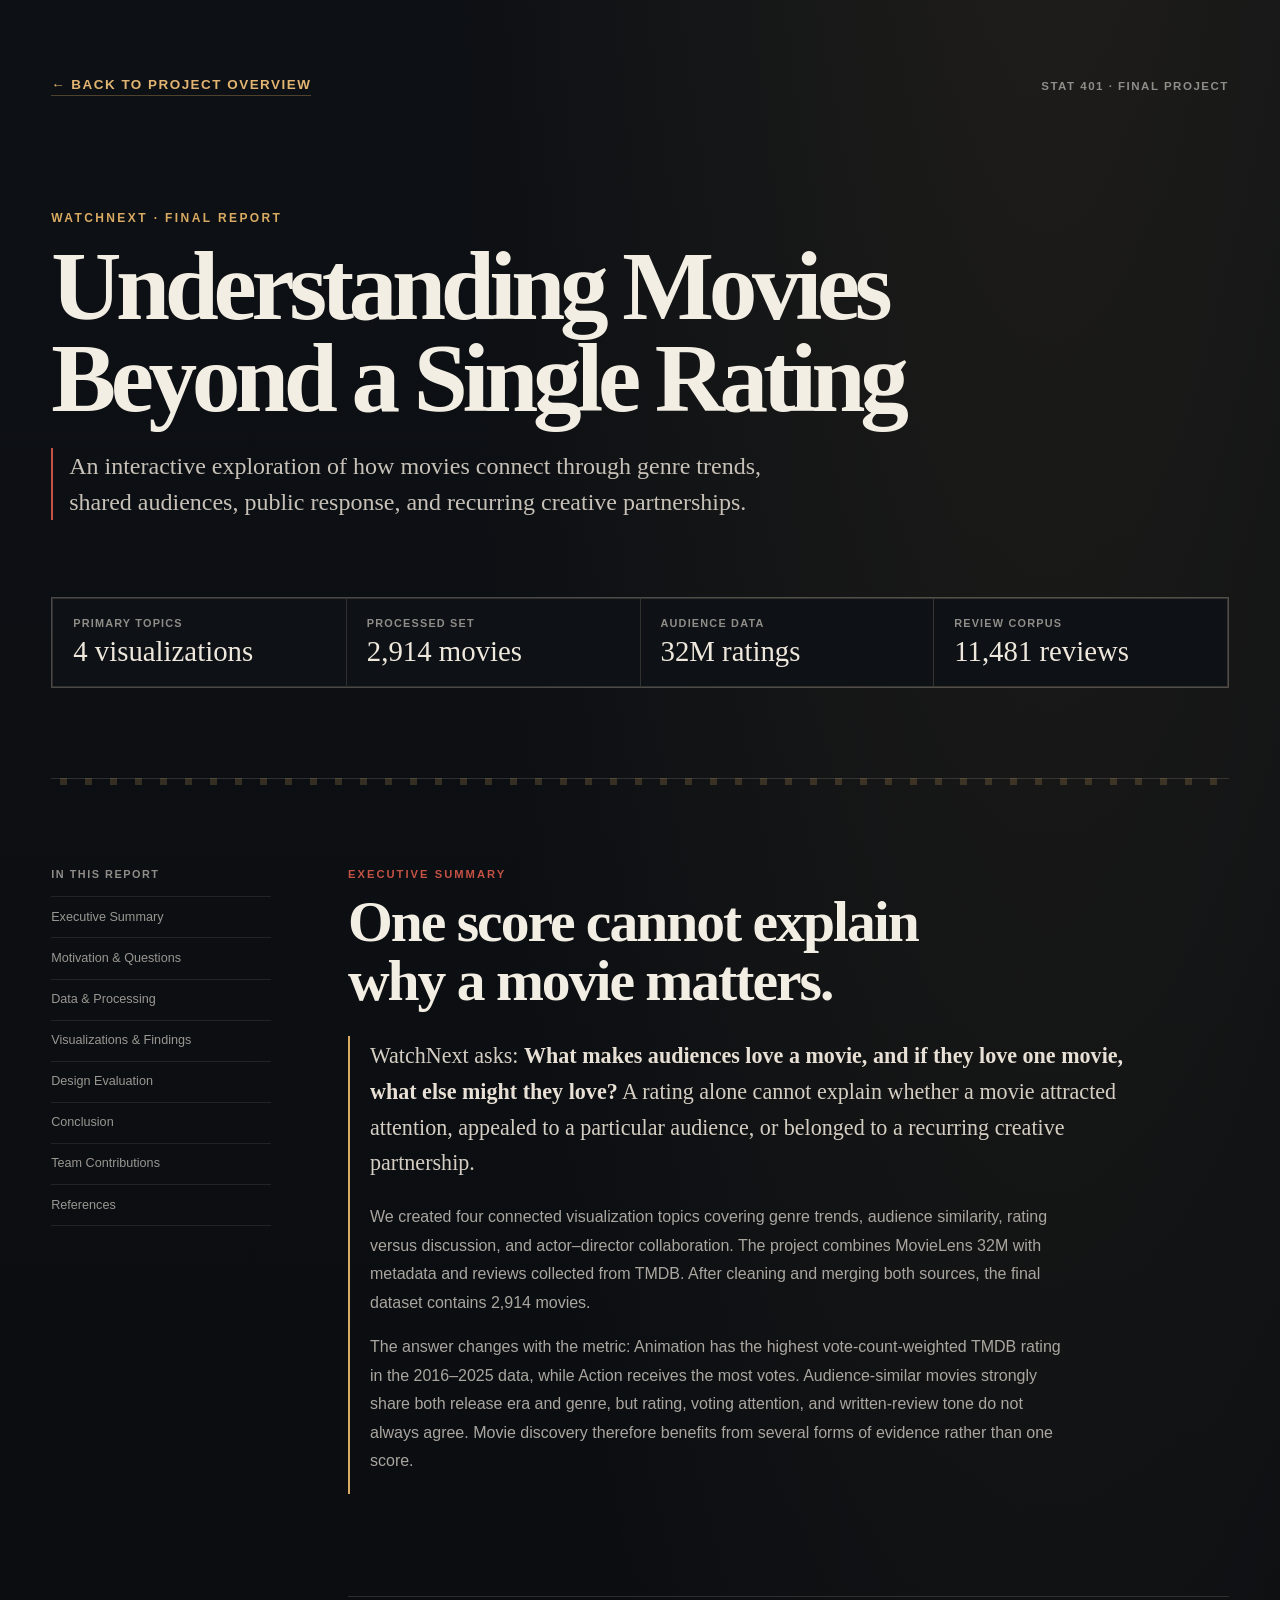
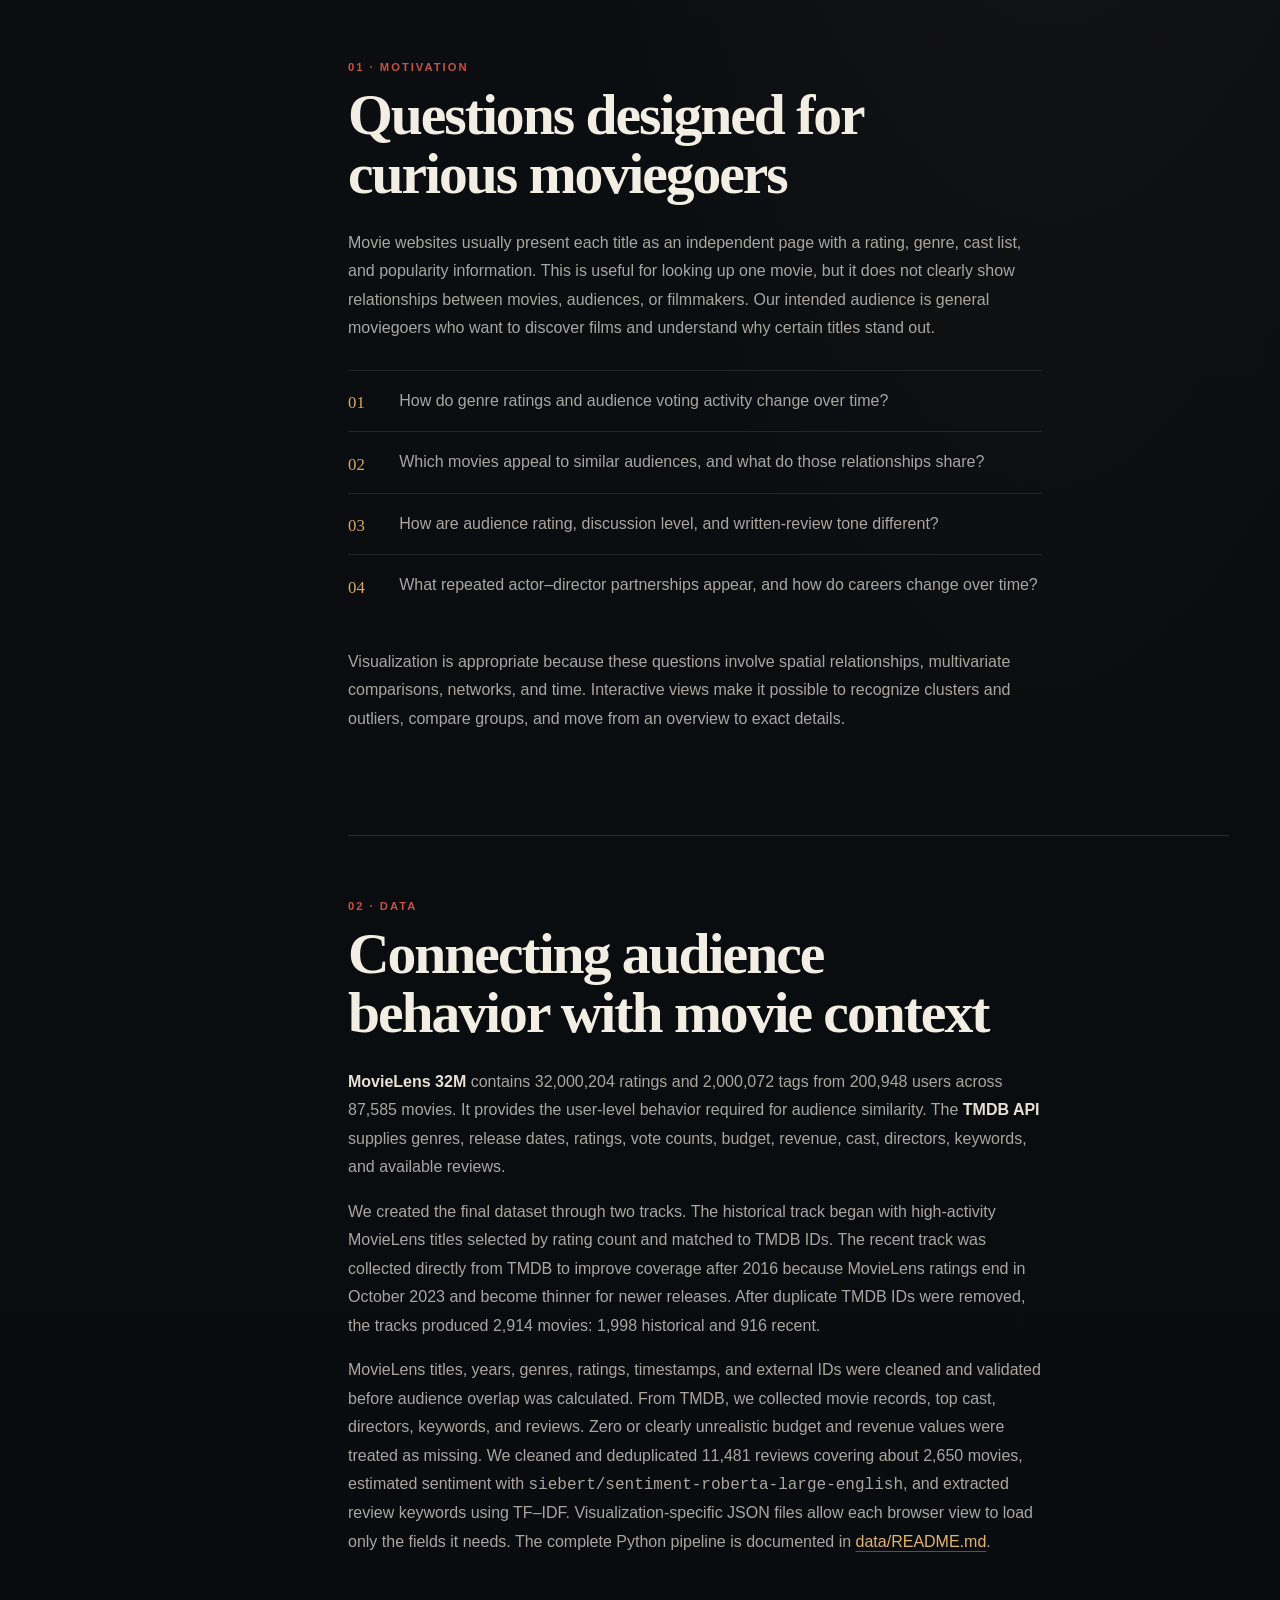
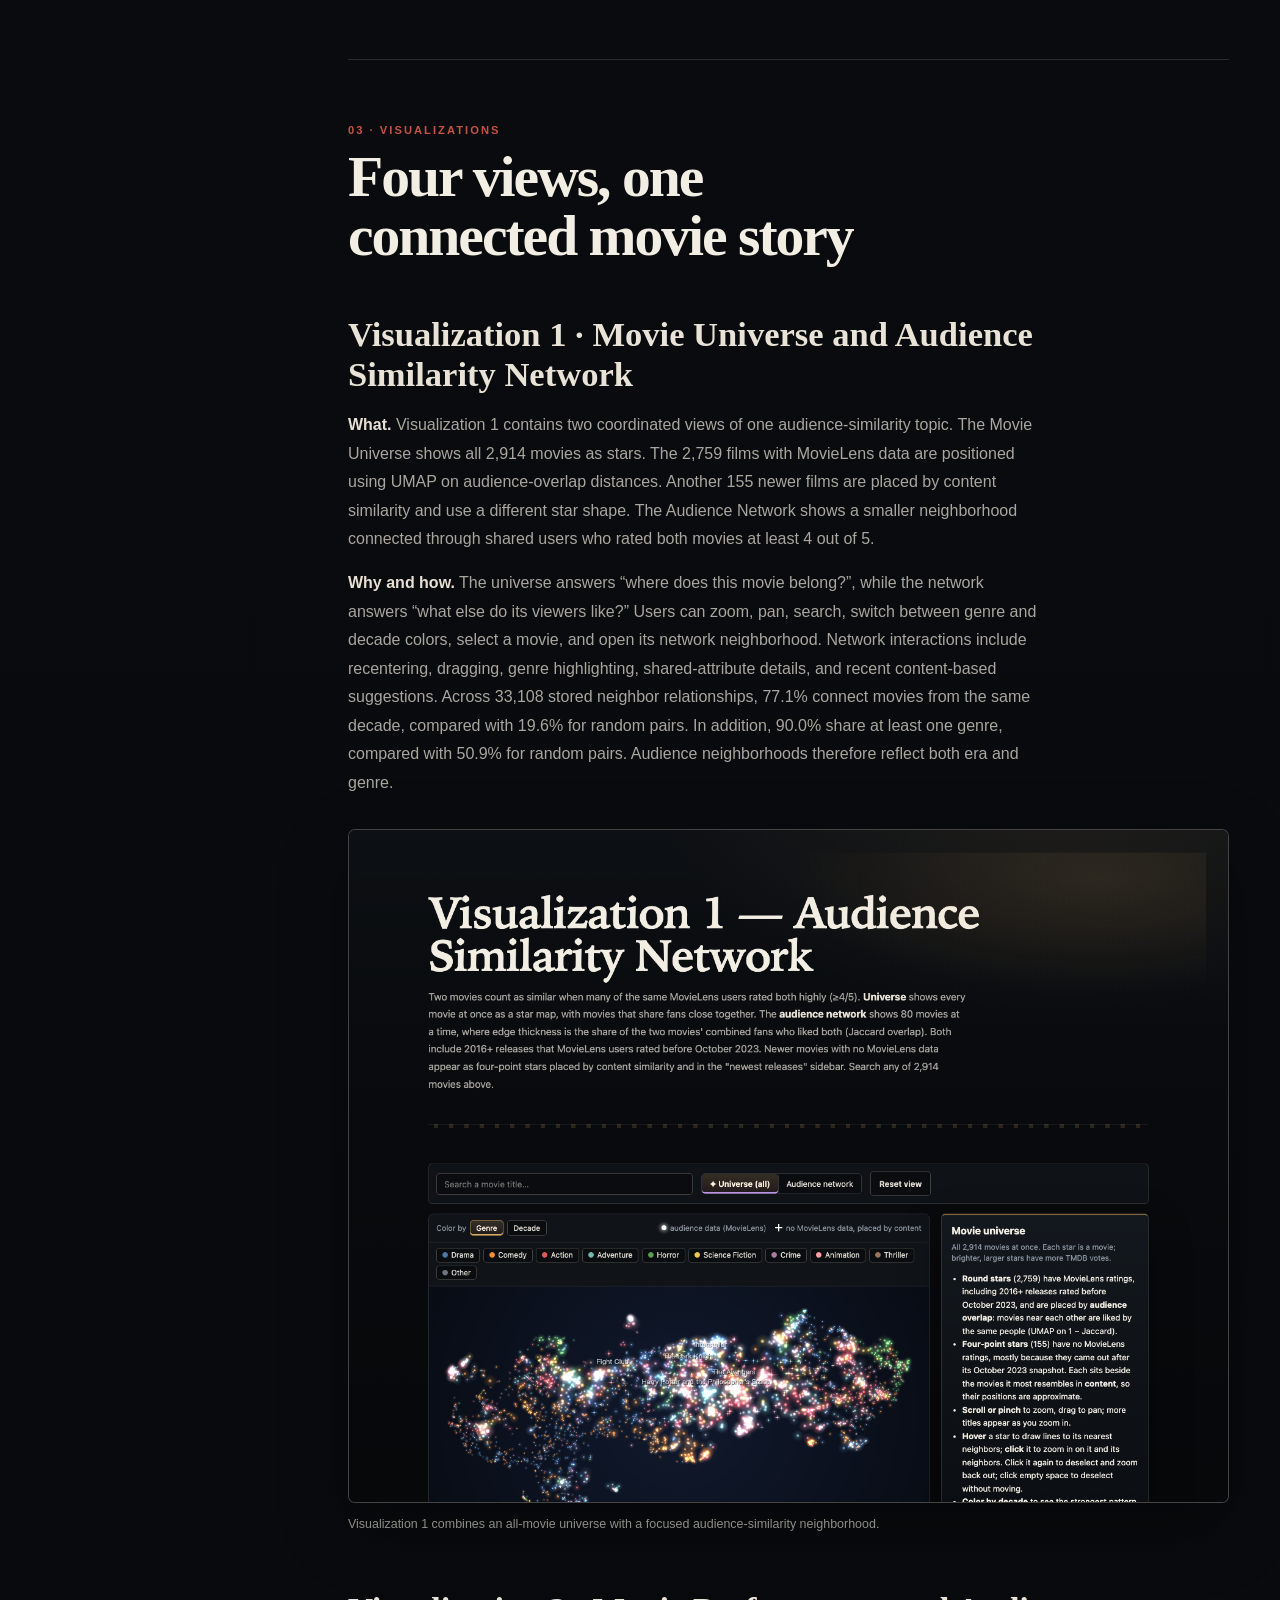
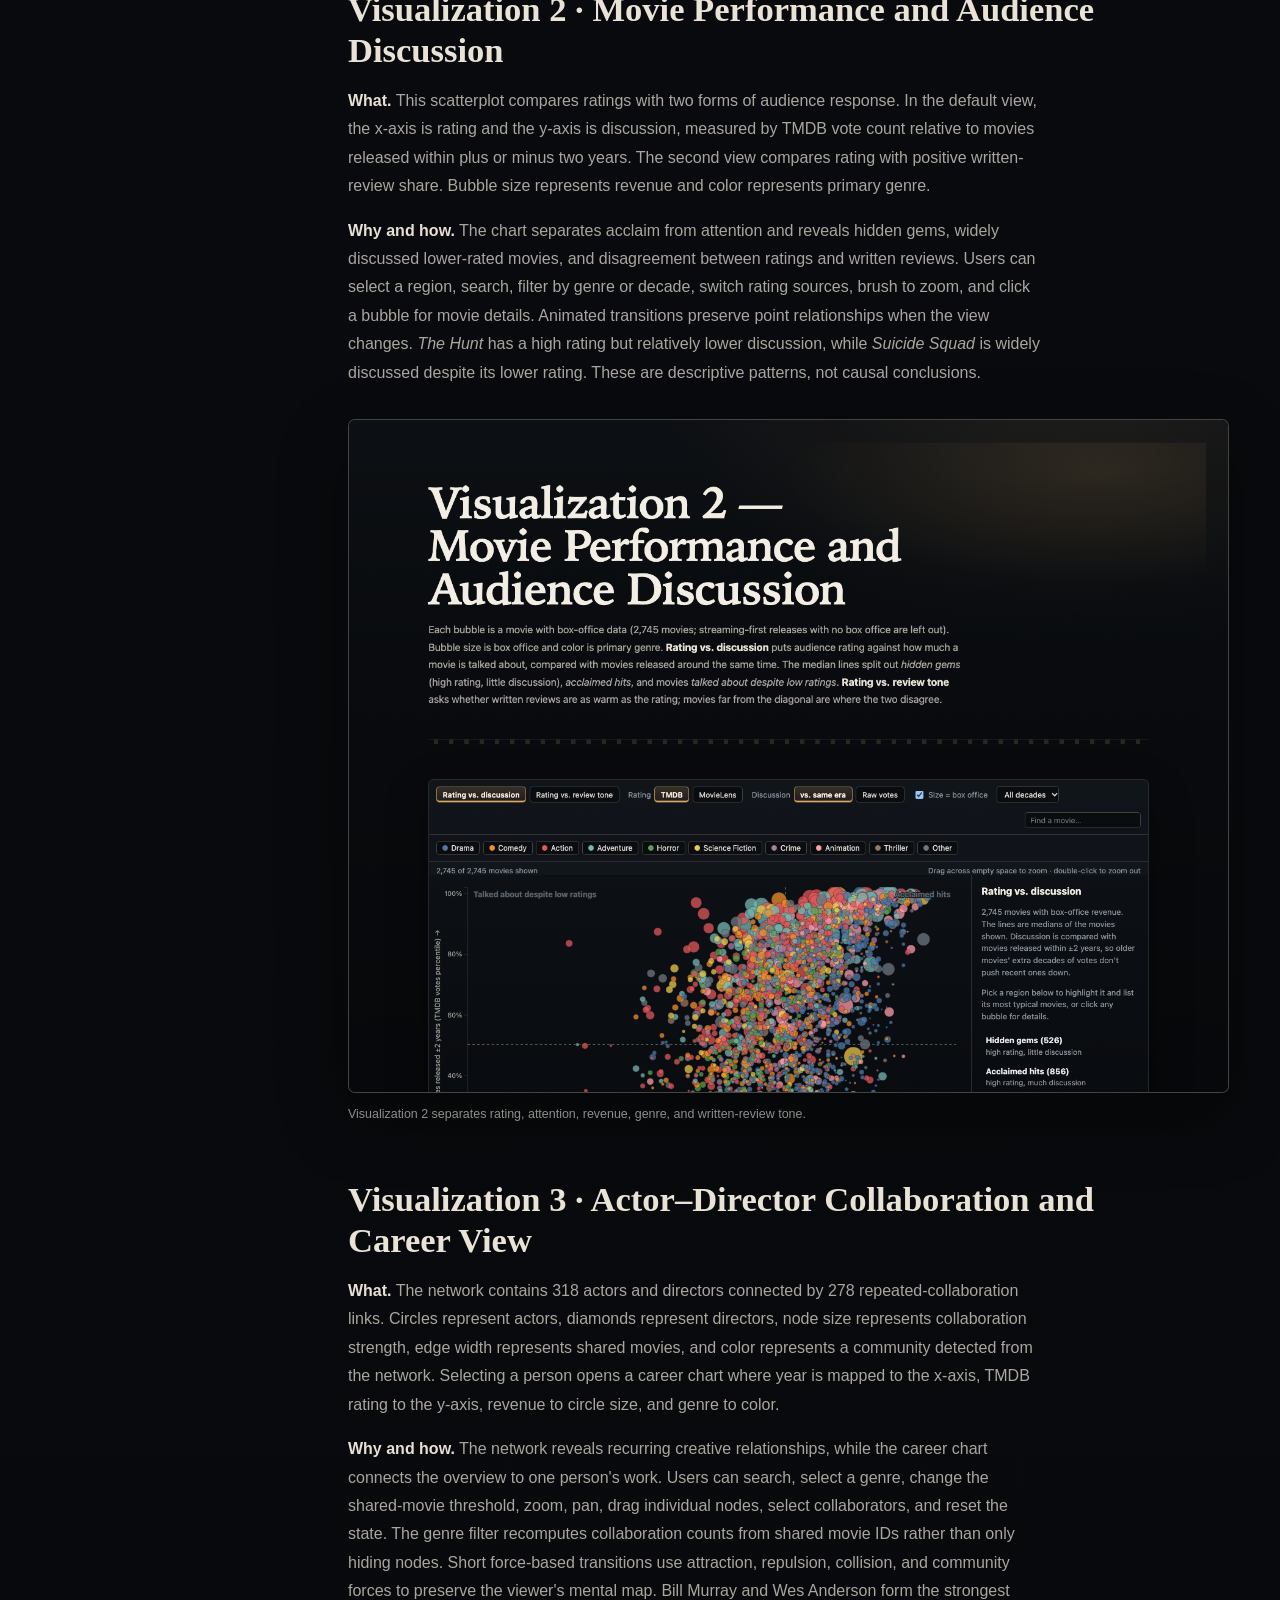
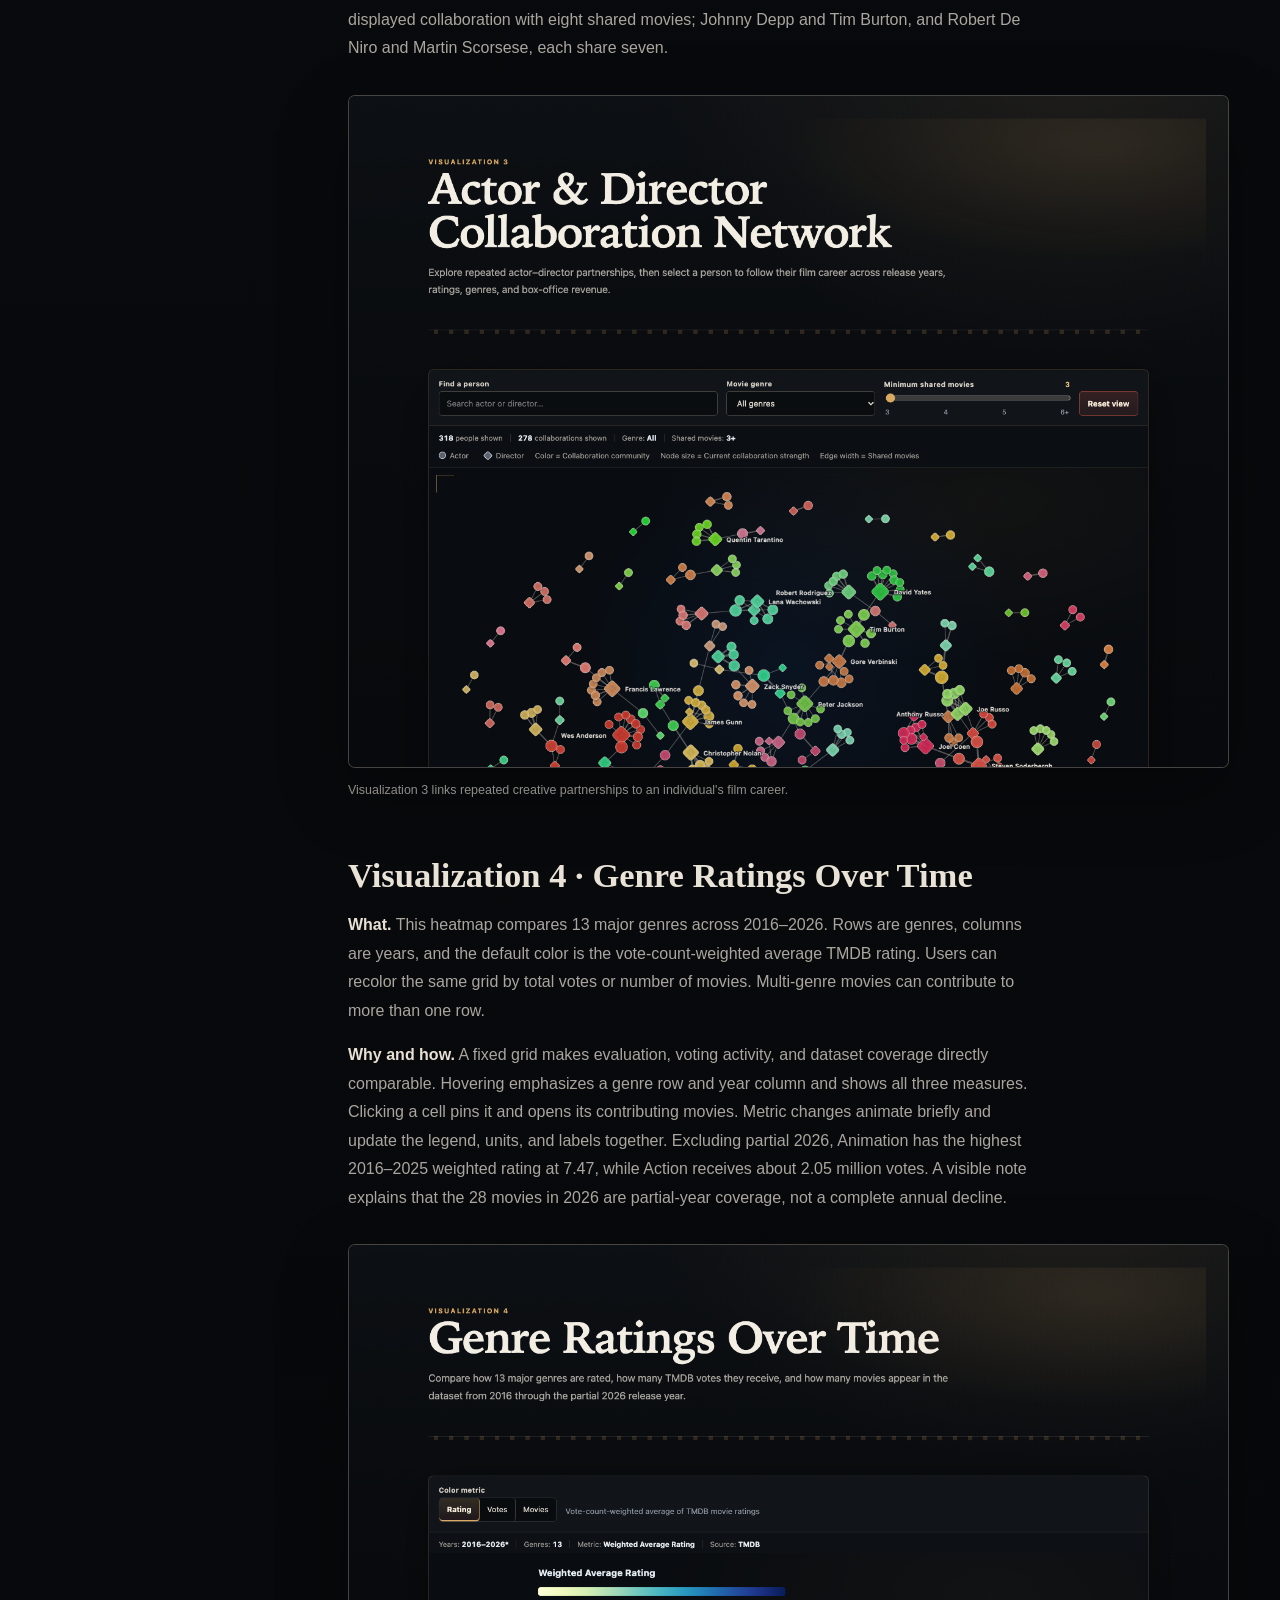
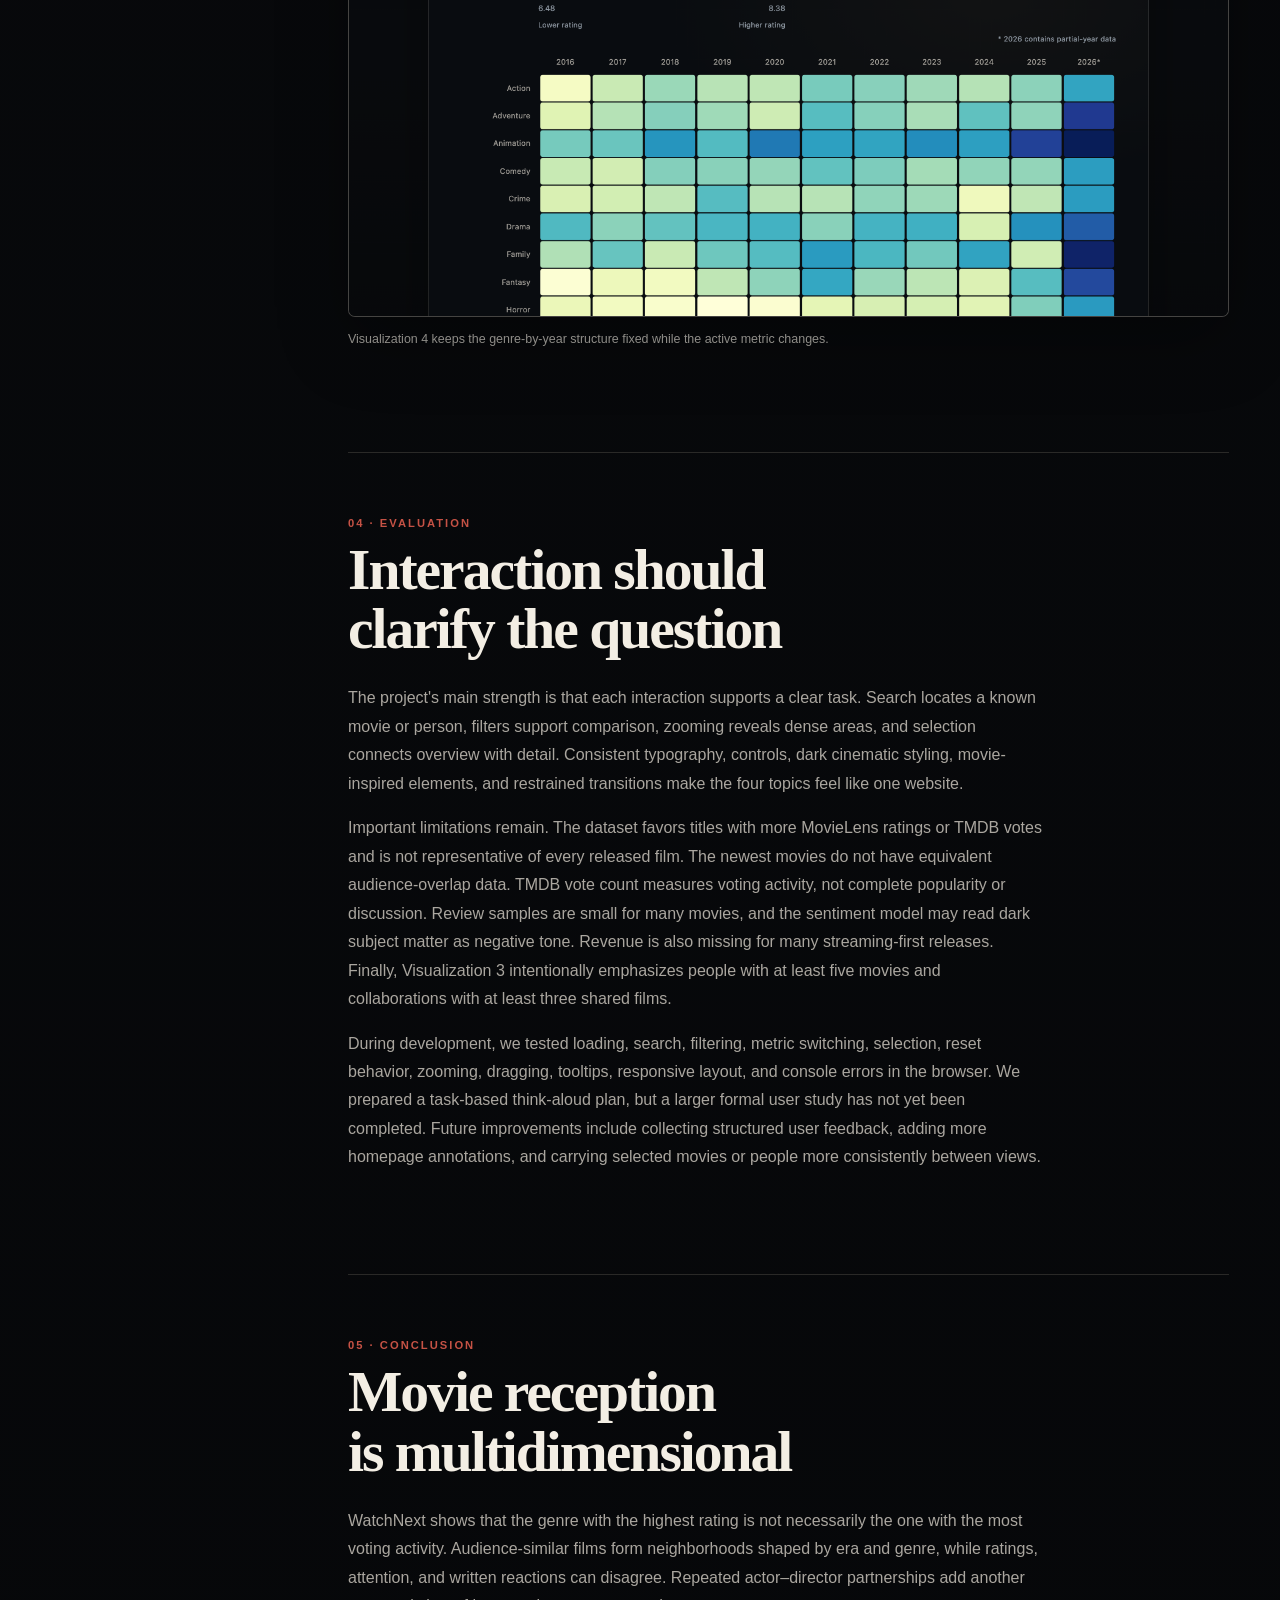
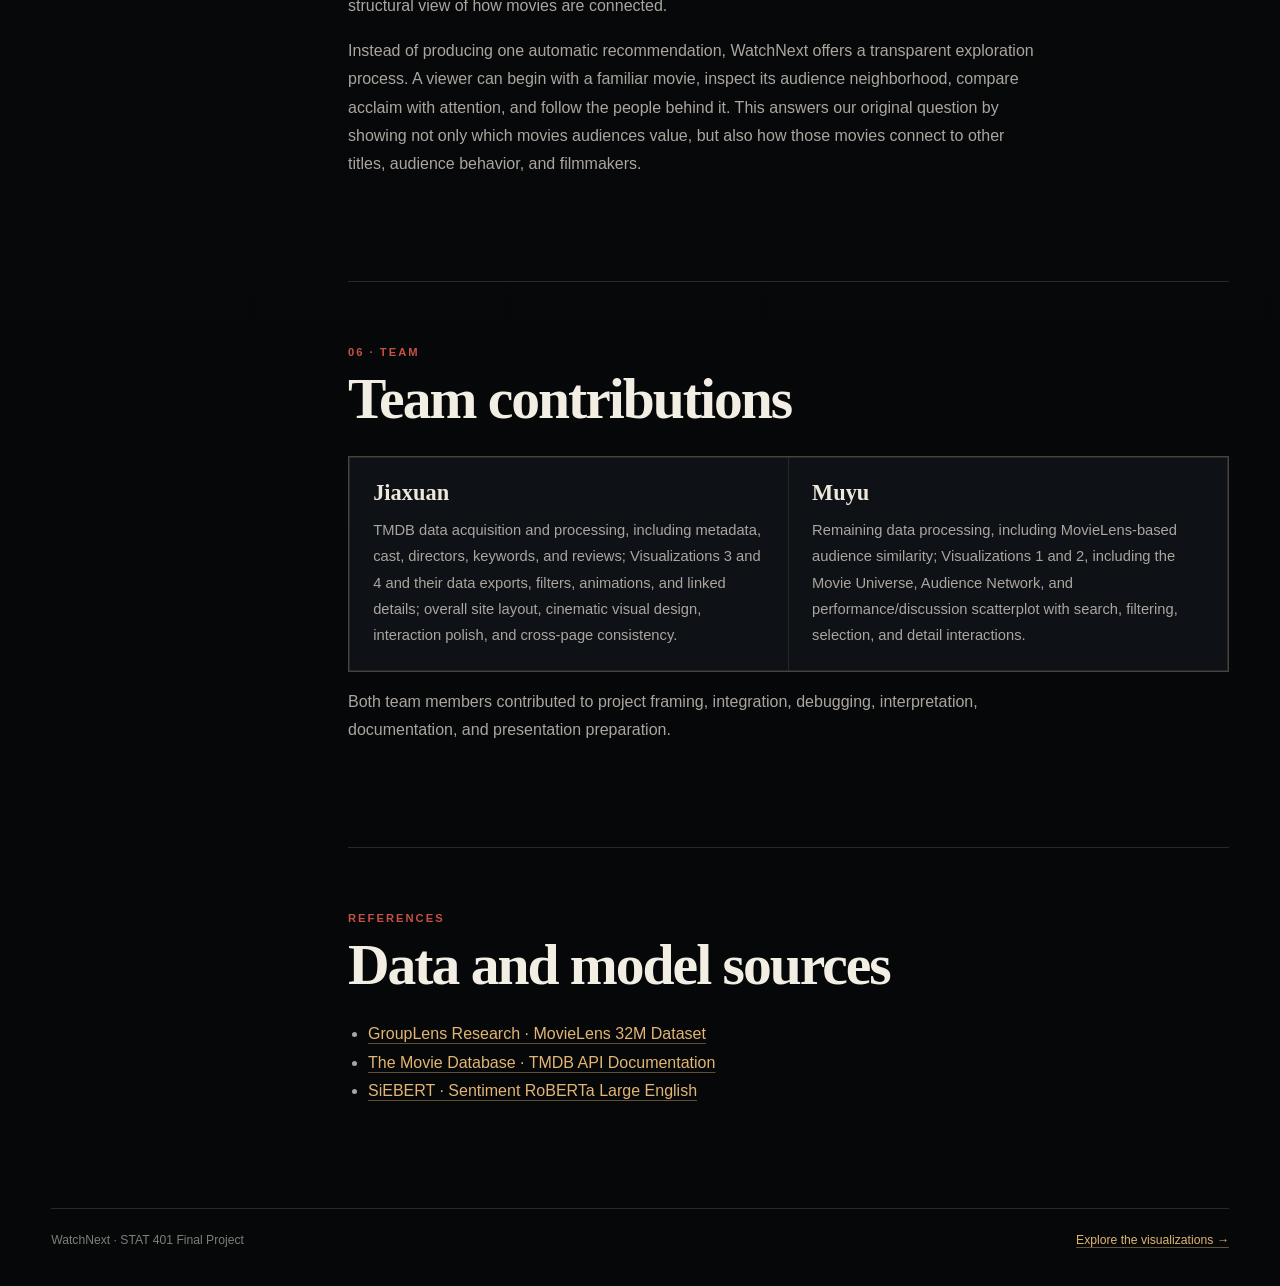
==== docs/report.html @ efd11800 "Add public final project report" ====
<!DOCTYPE html>
<html lang="en">

<head>
  <meta charset="UTF-8" />
  <meta name="viewport" content="width=device-width, initial-scale=1.0" />
  <meta name="description" content="The final project report for WatchNext, an interactive exploration of movies, audiences, genres, and filmmaker collaborations." />
  <title>WatchNext — Final Report</title>
  <link rel="stylesheet" href="css/style.css?v=20261017a" />
  <link rel="stylesheet" href="css/cinematic.css?v=20261017a" />
  <link rel="stylesheet" href="css/report.css?v=20261017a" />
</head>

<body class="report-body">
  <a class="report-skip-link" href="#report-content">Skip to report</a>

  <header class="report-hero">
    <nav class="report-topbar" aria-label="Report navigation">
      <a class="back-link" href="index.html">← Back to Project Overview</a>
      <span>STAT 401 · Final Project</span>
    </nav>

    <p class="report-eyebrow">WatchNext · Final Report</p>
    <h1 class="report-title">Understanding Movies Beyond a Single Rating</h1>
    <p class="report-deck">
      An interactive exploration of how movies connect through genre trends, shared audiences,
      public response, and recurring creative partnerships.
    </p>

    <dl class="report-stats" aria-label="Project at a glance">
      <div class="report-stat"><dt>Primary topics</dt><dd>4 visualizations</dd></div>
      <div class="report-stat"><dt>Processed set</dt><dd>2,914 movies</dd></div>
      <div class="report-stat"><dt>Audience data</dt><dd>32M ratings</dd></div>
      <div class="report-stat"><dt>Review corpus</dt><dd>11,481 reviews</dd></div>
    </dl>
  </header>

  <main id="report-content" class="report-layout">
    <aside class="report-toc" aria-label="Report contents">
      <p class="report-toc-title">In this report</p>
      <ol>
        <li><a href="#summary">Executive Summary</a></li>
        <li><a href="#motivation">Motivation &amp; Questions</a></li>
        <li><a href="#data">Data &amp; Processing</a></li>
        <li><a href="#visualizations">Visualizations &amp; Findings</a></li>
        <li><a href="#evaluation">Design Evaluation</a></li>
        <li><a href="#conclusion">Conclusion</a></li>
        <li><a href="#contributions">Team Contributions</a></li>
        <li><a href="#references">References</a></li>
      </ol>
    </aside>

    <article class="report-article">
      <section id="summary" class="report-section">
        <span class="report-section-number">Executive Summary</span>
        <h2>One score cannot explain why a movie matters.</h2>
        <div class="report-summary">
          <p>WatchNext asks: <strong>What makes audiences love a movie, and if they love one movie, what else might they love?</strong> A rating alone cannot explain whether a movie attracted attention, appealed to a particular audience, or belonged to a recurring creative partnership.</p>
          <p>We created four connected visualization topics covering genre trends, audience similarity, rating versus discussion, and actor–director collaboration. The project combines MovieLens 32M with metadata and reviews collected from TMDB. After cleaning and merging both sources, the final dataset contains 2,914 movies.</p>
          <p>The answer changes with the metric: Animation has the highest vote-count-weighted TMDB rating in the 2016–2025 data, while Action receives the most votes. Audience-similar movies strongly share both release era and genre, but rating, voting attention, and written-review tone do not always agree. Movie discovery therefore benefits from several forms of evidence rather than one score.</p>
        </div>
      </section>

      <section id="motivation" class="report-section">
        <span class="report-section-number">01 · Motivation</span>
        <h2>Questions designed for curious moviegoers</h2>
        <p>Movie websites usually present each title as an independent page with a rating, genre, cast list, and popularity information. This is useful for looking up one movie, but it does not clearly show relationships between movies, audiences, or filmmakers. Our intended audience is general moviegoers who want to discover films and understand why certain titles stand out.</p>
        <ol class="report-question-list">
          <li>How do genre ratings and audience voting activity change over time?</li>
          <li>Which movies appeal to similar audiences, and what do those relationships share?</li>
          <li>How are audience rating, discussion level, and written-review tone different?</li>
          <li>What repeated actor–director partnerships appear, and how do careers change over time?</li>
        </ol>
        <p>Visualization is appropriate because these questions involve spatial relationships, multivariate comparisons, networks, and time. Interactive views make it possible to recognize clusters and outliers, compare groups, and move from an overview to exact details.</p>
      </section>

      <section id="data" class="report-section">
        <span class="report-section-number">02 · Data</span>
        <h2>Connecting audience behavior with movie context</h2>
        <p><strong>MovieLens 32M</strong> contains 32,000,204 ratings and 2,000,072 tags from 200,948 users across 87,585 movies. It provides the user-level behavior required for audience similarity. The <strong>TMDB API</strong> supplies genres, release dates, ratings, vote counts, budget, revenue, cast, directors, keywords, and available reviews.</p>
        <p>We created the final dataset through two tracks. The historical track began with high-activity MovieLens titles selected by rating count and matched to TMDB IDs. The recent track was collected directly from TMDB to improve coverage after 2016 because MovieLens ratings end in October 2023 and become thinner for newer releases. After duplicate TMDB IDs were removed, the tracks produced 2,914 movies: 1,998 historical and 916 recent.</p>
        <p>MovieLens titles, years, genres, ratings, timestamps, and external IDs were cleaned and validated before audience overlap was calculated. From TMDB, we collected movie records, top cast, directors, keywords, and reviews. Zero or clearly unrealistic budget and revenue values were treated as missing. We cleaned and deduplicated 11,481 reviews covering about 2,650 movies, estimated sentiment with <code>siebert/sentiment-roberta-large-english</code>, and extracted review keywords using TF–IDF. Visualization-specific JSON files allow each browser view to load only the fields it needs. The complete Python pipeline is documented in <a href="https://github.com/blackcatyu/WatchNext/blob/main/data/README.md">data/README.md</a>.</p>
      </section>

      <section id="visualizations" class="report-section">
        <span class="report-section-number">03 · Visualizations</span>
        <h2>Four views, one connected movie story</h2>

        <h3>Visualization 1 · Movie Universe and Audience Similarity Network</h3>
        <p><strong>What.</strong> Visualization 1 contains two coordinated views of one audience-similarity topic. The Movie Universe shows all 2,914 movies as stars. The 2,759 films with MovieLens data are positioned using UMAP on audience-overlap distances. Another 155 newer films are placed by content similarity and use a different star shape. The Audience Network shows a smaller neighborhood connected through shared users who rated both movies at least 4 out of 5.</p>
        <p><strong>Why and how.</strong> The universe answers “where does this movie belong?”, while the network answers “what else do its viewers like?” Users can zoom, pan, search, switch between genre and decade colors, select a movie, and open its network neighborhood. Network interactions include recentering, dragging, genre highlighting, shared-attribute details, and recent content-based suggestions. Across 33,108 stored neighbor relationships, 77.1% connect movies from the same decade, compared with 19.6% for random pairs. In addition, 90.0% share at least one genre, compared with 50.9% for random pairs. Audience neighborhoods therefore reflect both era and genre.</p>
        <figure class="report-figure">
          <img src="report-assets/viz1.png" alt="WatchNext Movie Universe and Audience Network interface" width="1440" height="1100" loading="lazy" />
          <figcaption>Visualization 1 combines an all-movie universe with a focused audience-similarity neighborhood.</figcaption>
        </figure>

        <h3>Visualization 2 · Movie Performance and Audience Discussion</h3>
        <p><strong>What.</strong> This scatterplot compares ratings with two forms of audience response. In the default view, the x-axis is rating and the y-axis is discussion, measured by TMDB vote count relative to movies released within plus or minus two years. The second view compares rating with positive written-review share. Bubble size represents revenue and color represents primary genre.</p>
        <p><strong>Why and how.</strong> The chart separates acclaim from attention and reveals hidden gems, widely discussed lower-rated movies, and disagreement between ratings and written reviews. Users can select a region, search, filter by genre or decade, switch rating sources, brush to zoom, and click a bubble for movie details. Animated transitions preserve point relationships when the view changes. <em>The Hunt</em> has a high rating but relatively lower discussion, while <em>Suicide Squad</em> is widely discussed despite its lower rating. These are descriptive patterns, not causal conclusions.</p>
        <figure class="report-figure">
          <img src="report-assets/viz2.png" alt="WatchNext movie performance and audience discussion scatterplot" width="1440" height="1100" loading="lazy" />
          <figcaption>Visualization 2 separates rating, attention, revenue, genre, and written-review tone.</figcaption>
        </figure>

        <h3>Visualization 3 · Actor–Director Collaboration and Career View</h3>
        <p><strong>What.</strong> The network contains 318 actors and directors connected by 278 repeated-collaboration links. Circles represent actors, diamonds represent directors, node size represents collaboration strength, edge width represents shared movies, and color represents a community detected from the network. Selecting a person opens a career chart where year is mapped to the x-axis, TMDB rating to the y-axis, revenue to circle size, and genre to color.</p>
        <p><strong>Why and how.</strong> The network reveals recurring creative relationships, while the career chart connects the overview to one person's work. Users can search, select a genre, change the shared-movie threshold, zoom, pan, drag individual nodes, select collaborators, and reset the state. The genre filter recomputes collaboration counts from shared movie IDs rather than only hiding nodes. Short force-based transitions use attraction, repulsion, collision, and community forces to preserve the viewer's mental map. Bill Murray and Wes Anderson form the strongest displayed collaboration with eight shared movies; Johnny Depp and Tim Burton, and Robert De Niro and Martin Scorsese, each share seven.</p>
        <figure class="report-figure">
          <img src="report-assets/viz3.png" alt="WatchNext actor and director collaboration network with career view" width="1440" height="1100" loading="lazy" />
          <figcaption>Visualization 3 links repeated creative partnerships to an individual's film career.</figcaption>
        </figure>

        <h3>Visualization 4 · Genre Ratings Over Time</h3>
        <p><strong>What.</strong> This heatmap compares 13 major genres across 2016–2026. Rows are genres, columns are years, and the default color is the vote-count-weighted average TMDB rating. Users can recolor the same grid by total votes or number of movies. Multi-genre movies can contribute to more than one row.</p>
        <p><strong>Why and how.</strong> A fixed grid makes evaluation, voting activity, and dataset coverage directly comparable. Hovering emphasizes a genre row and year column and shows all three measures. Clicking a cell pins it and opens its contributing movies. Metric changes animate briefly and update the legend, units, and labels together. Excluding partial 2026, Animation has the highest 2016–2025 weighted rating at 7.47, while Action receives about 2.05 million votes. A visible note explains that the 28 movies in 2026 are partial-year coverage, not a complete annual decline.</p>
        <figure class="report-figure">
          <img src="report-assets/viz4.png" alt="WatchNext genre rating heatmap with a selected cell and contributing movies" width="1440" height="1100" loading="lazy" />
          <figcaption>Visualization 4 keeps the genre-by-year structure fixed while the active metric changes.</figcaption>
        </figure>
      </section>

      <section id="evaluation" class="report-section">
        <span class="report-section-number">04 · Evaluation</span>
        <h2>Interaction should clarify the question</h2>
        <p>The project's main strength is that each interaction supports a clear task. Search locates a known movie or person, filters support comparison, zooming reveals dense areas, and selection connects overview with detail. Consistent typography, controls, dark cinematic styling, movie-inspired elements, and restrained transitions make the four topics feel like one website.</p>
        <p>Important limitations remain. The dataset favors titles with more MovieLens ratings or TMDB votes and is not representative of every released film. The newest movies do not have equivalent audience-overlap data. TMDB vote count measures voting activity, not complete popularity or discussion. Review samples are small for many movies, and the sentiment model may read dark subject matter as negative tone. Revenue is also missing for many streaming-first releases. Finally, Visualization 3 intentionally emphasizes people with at least five movies and collaborations with at least three shared films.</p>
        <p>During development, we tested loading, search, filtering, metric switching, selection, reset behavior, zooming, dragging, tooltips, responsive layout, and console errors in the browser. We prepared a task-based think-aloud plan, but a larger formal user study has not yet been completed. Future improvements include collecting structured user feedback, adding more homepage annotations, and carrying selected movies or people more consistently between views.</p>
      </section>

      <section id="conclusion" class="report-section">
        <span class="report-section-number">05 · Conclusion</span>
        <h2>Movie reception is multidimensional</h2>
        <p>WatchNext shows that the genre with the highest rating is not necessarily the one with the most voting activity. Audience-similar films form neighborhoods shaped by era and genre, while ratings, attention, and written reactions can disagree. Repeated actor–director partnerships add another structural view of how movies are connected.</p>
        <p>Instead of producing one automatic recommendation, WatchNext offers a transparent exploration process. A viewer can begin with a familiar movie, inspect its audience neighborhood, compare acclaim with attention, and follow the people behind it. This answers our original question by showing not only which movies audiences value, but also how those movies connect to other titles, audience behavior, and filmmakers.</p>
      </section>

      <section id="contributions" class="report-section">
        <span class="report-section-number">06 · Team</span>
        <h2>Team contributions</h2>
        <div class="report-contributions">
          <div class="report-contribution">
            <h3>Jiaxuan</h3>
            <p>TMDB data acquisition and processing, including metadata, cast, directors, keywords, and reviews; Visualizations 3 and 4 and their data exports, filters, animations, and linked details; overall site layout, cinematic visual design, interaction polish, and cross-page consistency.</p>
          </div>
          <div class="report-contribution">
            <h3>Muyu</h3>
            <p>Remaining data processing, including MovieLens-based audience similarity; Visualizations 1 and 2, including the Movie Universe, Audience Network, and performance/discussion scatterplot with search, filtering, selection, and detail interactions.</p>
          </div>
        </div>
        <p>Both team members contributed to project framing, integration, debugging, interpretation, documentation, and presentation preparation.</p>
      </section>

      <section id="references" class="report-section">
        <span class="report-section-number">References</span>
        <h2>Data and model sources</h2>
        <ul class="report-references">
          <li><a href="https://grouplens.org/datasets/movielens/32m/">GroupLens Research · MovieLens 32M Dataset</a></li>
          <li><a href="https://developer.themoviedb.org/docs/getting-started">The Movie Database · TMDB API Documentation</a></li>
          <li><a href="https://huggingface.co/siebert/sentiment-roberta-large-english">SiEBERT · Sentiment RoBERTa Large English</a></li>
        </ul>
      </section>
    </article>
  </main>

  <footer class="report-footer">
    <span>WatchNext · STAT 401 Final Project</span>
    <a href="index.html">Explore the visualizations →</a>
  </footer>
</body>

</html>
---- docs/css/style.css ----
:root {
  --bg: #0f1216;
  --panel: #161b22;
  --text: #e6edf3;
  --muted: #8b949e;
  --border: #30363d;
  --accent: #58a6ff;
  --accent-bright: #79cfff;
  --accent-soft: rgba(88, 166, 255, 0.13);
  --motion-fast: 160ms;
  --motion-medium: 320ms;
}

/* ============================================================
   Visualizations 3–4: interactive controls and chart surfaces
   ============================================================ */

.viz-page--wide { max-width: 1180px; margin: 0 auto; }
.viz-page-header { margin-bottom: 1.5rem; }
.viz-page-header h1 { margin: 0.15rem 0 0.55rem; }
.viz-page-header > p:last-child { max-width: 820px; color: var(--muted); line-height: 1.65; }
.eyebrow {
  margin: 0;
  color: #79c0ff;
  font-size: 0.72rem;
  font-weight: 700;
  letter-spacing: 0.12em;
  text-transform: uppercase;
}

.viz-toolbar {
  display: flex;
  flex-wrap: wrap;
  align-items: end;
  gap: 0.85rem 1rem;
  margin: 1.2rem 0 1rem;
  padding: 1rem;
  background: #161b22;
  border: 1px solid var(--border);
  border-radius: 10px;
  box-shadow: 0 12px 30px rgba(0, 0, 0, 0.14);
  transition: border-color var(--motion-fast) ease, box-shadow var(--motion-fast) ease;
}
.viz-toolbar.is-updating { border-color: rgba(88, 166, 255, 0.62); box-shadow: 0 0 0 3px var(--accent-soft); }
.viz-toolbar--network { display: grid; grid-template-columns: minmax(240px, 1.5fr) minmax(160px, 0.8fr) minmax(220px, 1fr) auto; }
.viz-card {
  position: relative;
  margin: 1.1rem 0;
  overflow: visible;
  background: var(--panel);
  border: 1px solid var(--border);
  border-radius: 8px;
  box-shadow: 0 16px 38px rgba(0, 0, 0, 0.2);
}
.viz-card--embedded { margin: 1rem 0 1.2rem; }
.viz-card .viz-card-toolbar {
  margin: 0;
  padding: 0.75rem;
  background: var(--panel);
  border: 0;
  border-bottom: 1px solid var(--border);
  border-radius: 8px 8px 0 0;
  box-shadow: none;
}
.viz-card .viz-card-toolbar.is-updating {
  border-bottom-color: rgba(88, 166, 255, 0.72);
  box-shadow: inset 0 -2px 0 rgba(88, 166, 255, 0.18);
}
.viz-card .viz-card-status { margin: 0; padding: 0.65rem 0.75rem 0.35rem; }
.viz-card .viz-card-encoding { margin: 0; padding: 0.35rem 0.75rem 0.7rem; border-bottom: 1px solid var(--border); }
.viz-card .viz-card-canvas { margin: 0; border: 0; border-radius: 0; box-shadow: none; }
.viz-card-note {
  max-width: none !important;
  margin: 0 !important;
  padding: 0.65rem 0.8rem;
  border-top: 1px solid var(--border);
  background: #11161d;
}
.visually-hidden {
  position: absolute !important;
  width: 1px !important;
  height: 1px !important;
  padding: 0 !important;
  margin: -1px !important;
  overflow: hidden !important;
  clip: rect(0, 0, 0, 0) !important;
  white-space: nowrap !important;
  border: 0 !important;
}
.metric-switch {
  display: inline-flex;
  align-items: center;
  overflow: hidden;
  border: 1px solid var(--border);
  border-radius: 6px;
  background: #0d1117;
}
.metric-switch button {
  min-height: 38px;
  padding: 0.45rem 0.78rem;
  color: var(--muted);
  background: transparent;
  border: 0;
  border-right: 1px solid var(--border);
  cursor: pointer;
  font: inherit;
  font-size: 0.78rem;
  transition: color var(--motion-fast) ease, background var(--motion-fast) ease, box-shadow var(--motion-fast) ease;
}
.metric-switch button:last-child { border-right: 0; }
.metric-switch button:hover { color: var(--text); background: #1b2129; }
.metric-switch button.active {
  color: #f0f6fc;
  background: #21262d;
  box-shadow: inset 0 -2px 0 var(--accent);
  font-weight: 650;
}
.control-group { display: flex; flex-direction: column; gap: 0.38rem; min-width: 170px; }
.control-group label { color: #c9d1d9; font-size: 0.75rem; font-weight: 650; letter-spacing: 0.02em; }
.control-group input[type="search"], .control-group select {
  width: 100%;
  min-height: 40px;
  padding: 0.5rem 0.7rem;
  color: var(--text);
  background: #0d1117;
  border: 1px solid var(--border);
  border-radius: 7px;
  font: inherit;
  font-size: 0.84rem;
  transition: border-color 160ms ease, box-shadow 160ms ease, background 160ms ease;
}
.control-group input:focus, .control-group select:focus {
  outline: none;
  border-color: #58a6ff;
  box-shadow: 0 0 0 3px rgba(88, 166, 255, 0.14);
  background: #111820;
}
.control-group--range label { display: flex; justify-content: space-between; gap: 1rem; }
.control-group--range output { color: #79c0ff; font-variant-numeric: tabular-nums; }
.control-group input[type="range"] { width: 100%; accent-color: #58a6ff; }
.range-labels { display: flex; justify-content: space-between; padding: 0 2px; color: var(--muted); font-size: 0.68rem; }
.search-combobox { position: relative; }
.search-results {
  display: none;
  position: absolute;
  z-index: 40;
  top: calc(100% + 5px);
  left: 0;
  right: 0;
  max-height: 250px;
  overflow-y: auto;
  margin: 0;
  padding: 0.25rem;
  list-style: none;
  background: #161b22;
  border: 1px solid #30363d;
  border-radius: 8px;
  box-shadow: 0 16px 36px rgba(0, 0, 0, 0.48);
}
.search-results.is-open { display: block; }
.search-results li { display: flex; justify-content: space-between; gap: 1rem; padding: 0.48rem 0.58rem; border-radius: 5px; cursor: pointer; font-size: 0.8rem; }
.search-results li:hover, .search-results li.is-active { background: #21262d; }
.search-result-role { color: var(--muted); font-size: 0.72rem; white-space: nowrap; }
.tool-btn {
  min-height: 40px;
  padding: 0.5rem 0.85rem;
  color: var(--text);
  background: #161b22;
  border: 1px solid var(--border);
  border-radius: 7px;
  cursor: pointer;
  font: inherit;
  font-size: 0.8rem;
  font-weight: 650;
  transition: transform 160ms ease, border-color 160ms ease, background 160ms ease;
}
.tool-btn:hover { transform: translateY(-1px); border-color: #58a6ff; background: #1b2530; }
.tool-btn--accent { color: #dbeafe; background: rgba(31, 111, 235, 0.15); border-color: rgba(88, 166, 255, 0.55); }
.toolbar-explainer { flex: 1 1 340px; margin: 0 0 0.58rem; color: var(--muted); font-size: 0.8rem; }

.summary-row { display: flex; flex-wrap: wrap; gap: 0.6rem; margin: 0.9rem 0; }
.summary-item { padding: 0.36rem 0.65rem; color: var(--muted); background: #0d1117; border: 1px solid var(--border); border-radius: 999px; font-size: 0.74rem; transition: border-color var(--motion-fast) ease, color var(--motion-fast) ease; }
.summary-item:hover { color: #c9d1d9; border-color: #484f58; }
.summary-item strong { color: var(--text); font-variant-numeric: tabular-nums; }
.encoding-row { display: flex; flex-wrap: wrap; gap: 0.65rem 1.1rem; margin: 0.75rem 0 1rem; color: var(--muted); font-size: 0.76rem; }
.encoding-item { display: flex; align-items: center; gap: 0.38rem; }
.actor-symbol { width: 11px; height: 11px; border-radius: 50%; background: #8b949e; border: 1px solid #e6edf3; }
.director-symbol { width: 10px; height: 10px; margin-right: 2px; transform: rotate(45deg); background: #8b949e; border: 1px solid #e6edf3; }
.encoding-row .actor-symbol {
  position: relative;
  width: 12px;
  height: 12px;
  background: #59636e;
  border-color: #f0f6fc;
  box-shadow: none;
}
.encoding-row .actor-symbol::after { display: none; }
.encoding-row .director-symbol {
  position: relative;
  width: 11px;
  height: 11px;
  background: #59636e;
  border-color: #f0f6fc;
  border-radius: 2px;
  box-shadow: none;
}
.encoding-row .director-symbol::after { display: none; }

.chart-shell { position: relative; background: #0d1117; border: 1px solid var(--border); border-radius: 10px; box-shadow: 0 18px 45px rgba(0, 0, 0, 0.22); }
.network-panel { width: 100%; overflow: hidden; margin-top: 0.8rem; }
#network::before {
  content: "";
  position: absolute;
  inset: 0;
  pointer-events: none;
  background: radial-gradient(circle at 50% 45%, rgba(31, 111, 235, 0.08), transparent 56%);
}
#network { position: relative; width: 100%; }
#network svg { display: block; width: 100%; height: auto; margin: 0; cursor: grab; }
#network svg:active { cursor: grabbing; }
.network-node { pointer-events: none; transition: filter var(--motion-fast) ease; }
.network-node.is-hovered { filter: brightness(1.1) drop-shadow(0 0 4px rgba(255, 255, 255, 0.34)); }
.network-node-sheen { mix-blend-mode: soft-light; pointer-events: none; }
.network-node-hit { cursor: grab; touch-action: none; }
.network-node-hit:active,
.network-node-hit.is-dragging { cursor: grabbing; }
.network-link { cursor: pointer; transition: filter var(--motion-fast) ease; }
.network-link:hover { filter: drop-shadow(0 0 2px rgba(142, 216, 255, 0.62)); }
.network-halo { stroke-dasharray: none; }
.chart-hint { position: absolute; right: 12px; bottom: 9px; margin: 0; color: #6e7681; font-size: 0.68rem; pointer-events: none; }
.network-note, .heatmap-note { max-width: 880px; margin-top: 0.9rem; color: var(--muted); font-size: 0.8rem; line-height: 1.6; }

.chart-tooltip {
  position: absolute;
  z-index: 50;
  width: max-content;
  max-width: min(300px, calc(100vw - 36px));
  padding: 0.62rem 0.72rem;
  color: #c9d1d9;
  background: rgba(13, 17, 23, 0.97);
  border: 1px solid #484f58;
  border-top-color: rgba(121, 207, 255, 0.78);
  border-radius: 8px;
  box-shadow: 0 12px 30px rgba(0, 0, 0, 0.48);
  font-size: 0.74rem;
  line-height: 1.45;
  opacity: 0;
  pointer-events: none;
  transform: translateY(3px);
  transition: opacity 120ms ease, transform 120ms ease;
}
.chart-tooltip.is-visible { opacity: 1; transform: translateY(0); }
.tooltip-title { margin-bottom: 0.12rem; color: #f0f6fc; font-size: 0.82rem; font-weight: 700; }
.tooltip-muted { color: var(--muted); }
.tooltip-rule { height: 1px; margin: 0.42rem 0; background: #30363d; }

.career-panel { position: relative; margin-top: 1.6rem; padding: 1rem; overflow: hidden; background: #161b22; border: 1px solid var(--border); border-radius: 10px; transition: border-color var(--motion-medium) ease, box-shadow var(--motion-medium) ease; }
.career-panel.has-selection { border-color: rgba(88, 166, 255, 0.5); box-shadow: 0 12px 34px rgba(0, 0, 0, 0.18), inset 0 1px 0 rgba(121, 207, 255, 0.08); }
.career-heading { display: flex; align-items: end; justify-content: space-between; gap: 1rem; margin-bottom: 0.45rem; }
.career-heading h2, .career-heading h4 { margin: 0.15rem 0 0; font-size: 1.05rem; }
.career-heading > p { margin: 0; color: var(--muted); font-size: 0.76rem; }
.chart-empty { display: grid; place-items: center; min-height: 220px; color: var(--muted); font-size: 0.82rem; text-align: center; }
.chart-empty[hidden] { display: none; }
.chart-empty-icon { display: block; margin-bottom: 0.25rem; color: #58a6ff; font-size: 1.5rem; }
.career-chart { min-height: 360px; }
.career-chart svg { display: block; width: 100%; height: auto; }
.career-axis text, .heatmap-axis text { fill: #8b949e; }
.career-axis .domain, .career-axis line { stroke: #30363d; }
.career-grid line { stroke: #21262d; }
.career-grid .domain { display: none; }
.career-dot { cursor: pointer; stroke: rgba(240, 246, 252, 0.72); stroke-width: 0.8; transition: filter var(--motion-fast) ease; }
.career-dot:hover { filter: brightness(1.18) drop-shadow(0 0 4px rgba(121, 207, 255, 0.72)); stroke: #fff; stroke-width: 1.5; }
.career-legend { display: flex; flex-wrap: wrap; gap: 0.45rem 0.85rem; min-height: 20px; color: var(--muted); font-size: 0.7rem; }
.career-legend span { display: inline-flex; align-items: center; gap: 0.3rem; }
.career-legend i { width: 8px; height: 8px; border-radius: 50%; }
.career-panel--embedded {
  margin: 0;
  border-width: 1px 0 0;
  border-radius: 0 0 8px 8px;
  background: #131820;
}
.career-panel--embedded .chart-empty { min-height: 150px; }
.career-panel--embedded .career-chart { min-height: 300px; }

.viz-gallery .viz-card p { max-width: none; }
.viz-gallery .viz-card .toolbar-explainer,
.viz-gallery .viz-card .career-heading > p,
.viz-gallery .viz-card .viz-card-note,
.viz-gallery .viz-card .chart-hint { font-size: 0.76rem; line-height: 1.5; }

.heatmap-panel { width: 100%; overflow-x: auto; margin-top: 0.8rem; padding: 0.5rem 0.5rem 1.7rem; }
#heatmap { position: relative; min-width: 960px; }
#heatmap svg { display: block; margin: 0 auto; }
.heatmap-cell { cursor: pointer; transform-box: fill-box; transform-origin: center; outline: none; }
.heatmap-cell.is-active { filter: brightness(1.08) drop-shadow(0 4px 5px rgba(0, 0, 0, 0.34)); }
.heatmap-cell.is-pinned { filter: brightness(1.12) drop-shadow(0 0 5px rgba(121, 192, 255, 0.5)); }
.heatmap-cell:focus-visible { stroke: #f0f6fc; stroke-width: 2.5px; }
.heatmap-focus-band { fill: rgba(88, 166, 255, 0.075); pointer-events: none; }
.heatmap-focus-band--column { stroke: rgba(88, 166, 255, 0.16); stroke-width: 1; }
.heatmap-focus-band--row { stroke: rgba(88, 166, 255, 0.11); stroke-width: 1; }
.heatmap-axis text { transition: fill 130ms ease, font-weight 130ms ease; }
.heatmap-axis text.is-highlighted { fill: #f0f6fc; font-weight: 750; }
.heatmap-detail {
  padding: 1rem;
  overflow: hidden;
  background: linear-gradient(180deg, #151b23 0%, #11161d 100%);
  border-top: 1px solid var(--border);
  opacity: 0;
  transform: translateY(8px);
  transition: opacity 220ms ease, transform 220ms ease;
}
.heatmap-detail[hidden] { display: none; }
.heatmap-detail.is-open { opacity: 1; transform: translateY(0); }
.heatmap-detail-heading { display: flex; align-items: flex-start; justify-content: space-between; gap: 1rem; }
.heatmap-detail-heading h2,
.heatmap-detail-heading h4 { margin: 0.15rem 0 0.25rem; font-size: 1.05rem; }
.heatmap-detail-heading > div > p:last-child { max-width: 720px; margin: 0; color: var(--muted); font-size: 0.76rem; line-height: 1.5; }
.heatmap-clear { flex: 0 0 auto; min-height: 36px; }
.heatmap-detail-stats { display: grid; grid-template-columns: repeat(3, minmax(0, 1fr)); gap: 0.65rem; margin: 0.9rem 0; }
.heatmap-detail-stats > div {
  display: flex;
  flex-direction: column;
  gap: 0.22rem;
  padding: 0.65rem 0.75rem;
  background: #0d1117;
  border: 1px solid #2a313b;
  border-radius: 7px;
}
.heatmap-detail-stats span { color: var(--muted); font-size: 0.68rem; text-transform: uppercase; letter-spacing: 0.055em; }
.heatmap-detail-stats strong { color: #f0f6fc; font-size: 0.9rem; font-variant-numeric: tabular-nums; }
.heatmap-movie-list { display: grid; grid-template-columns: repeat(2, minmax(0, 1fr)); gap: 0.45rem; margin: 0; padding: 0; list-style: none; }
.heatmap-movie-card {
  display: grid;
  grid-template-columns: auto minmax(0, 1fr) auto;
  align-items: center;
  gap: 0.65rem;
  min-height: 58px;
  padding: 0.55rem 0.65rem;
  background: rgba(13, 17, 23, 0.72);
  border: 1px solid #272e37;
  border-radius: 7px;
}
.heatmap-movie-rank { display: grid; place-items: center; width: 24px; height: 24px; color: #79c0ff; background: rgba(88, 166, 255, 0.1); border-radius: 50%; font-size: 0.68rem; font-weight: 700; }
.heatmap-movie-copy { min-width: 0; }
.heatmap-movie-copy h3 { margin: 0; overflow: hidden; color: #e6edf3; font-size: 0.78rem; font-weight: 650; text-overflow: ellipsis; white-space: nowrap; }
.heatmap-movie-copy p { margin: 0.15rem 0 0; color: var(--muted); font-size: 0.68rem; }
.heatmap-movie-votes { color: #c9d1d9; font-size: 0.69rem; font-variant-numeric: tabular-nums; white-space: nowrap; }
.heatmap-show-all { display: block; width: 100%; margin-top: 0.65rem; padding: 0.55rem; color: #79c0ff; background: transparent; border: 1px solid #2f3a46; border-radius: 7px; cursor: pointer; font: inherit; font-size: 0.74rem; font-weight: 650; }
.heatmap-show-all:hover { color: #f0f6fc; border-color: #58a6ff; background: rgba(88, 166, 255, 0.08); }
.heatmap-show-all[hidden] { display: none; }
.back-link { display: inline-block; margin-top: 1.4rem; color: #58a6ff; text-decoration: none; font-size: 0.82rem; }
.back-link:hover { text-decoration: underline; }

@media (prefers-reduced-motion: reduce) {
  *, *::before, *::after { scroll-behavior: auto !important; transition-duration: 0.01ms !important; animation-duration: 0.01ms !important; animation-iteration-count: 1 !important; }
}

@media (max-width: 880px) {
  .viz-toolbar--network { grid-template-columns: 1fr 1fr; }
  .control-group--search { grid-column: 1 / -1; }
  .viz-toolbar--network .tool-btn { grid-column: 1 / -1; }
  .career-heading { align-items: flex-start; flex-direction: column; }
}
@media (max-width: 560px) {
  .viz-toolbar--network { grid-template-columns: 1fr; }
  .control-group--search { grid-column: auto; }
  .tool-btn { width: 100%; }
  .metric-switch { display: grid; grid-template-columns: repeat(3, 1fr); width: 100%; }
  .metric-switch button { padding-inline: 0.45rem; }
  .chart-hint { display: none; }
  .heatmap-detail-heading { flex-direction: column; }
  .heatmap-clear { width: 100%; }
  .heatmap-detail-stats { grid-template-columns: 1fr; }
  .heatmap-movie-list { grid-template-columns: 1fr; }
  .heatmap-movie-card { grid-template-columns: auto minmax(0, 1fr); }
  .heatmap-movie-votes { grid-column: 2; }
}

* {
  box-sizing: border-box;
}

body {
  margin: 0;
  padding: 2rem 1.5rem 4rem;
  background: var(--bg);
  color: var(--text);
  font-family: -apple-system, "Segoe UI", Roboto, sans-serif;
}

h1 {
  font-size: 1.4rem;
  margin-bottom: 0.25rem;
}

.subtitle {
  color: var(--muted);
  margin-top: 0;
  margin-bottom: 2rem;
  font-size: 0.9rem;
}

.viz-section {
  max-width: 960px;
  margin: 0 auto 3rem;
  background: var(--panel);
  border: 1px solid var(--border);
  border-radius: 10px;
  padding: 1.5rem;
}

.viz-section h2 {
  margin-top: 0;
  font-size: 1.1rem;
}

.viz-section h3 {
  font-size: 0.95rem;
  margin: 1.5rem 0 0.5rem;
  color: var(--text);
}

.viz-section h3:first-of-type {
  margin-top: 0.5rem;
}

.viz-section p,
.viz-section li {
  line-height: 1.6;
  font-size: 0.9rem;
  max-width: 720px;
}

.viz-section ul {
  padding-left: 1.25rem;
  margin: 0.5rem 0 1rem;
}

.viz-section a {
  color: #58a6ff;
}

.viz-section code {
  background: #0d1117;
  border: 1px solid var(--border);
  border-radius: 4px;
  padding: 0.1rem 0.35rem;
  font-size: 0.85em;
}

.viz-caption {
  color: var(--muted);
  font-size: 0.85rem;
  max-width: 640px;
  line-height: 1.5;
}

svg {
  display: block;
  margin: 1rem auto 0;
}

.node text {
  font-size: 9px;
  fill: var(--text);
  pointer-events: none;
}

.link {
  stroke: #58a6ff;
  stroke-opacity: 0.35;
}

.legend text {
  font-size: 10px;
  fill: var(--muted);
}


/* ============================================================
   Visualization 3 / 4 additions
   Everything above this point is the original stylesheet.
============================================================ */


/* ------------------------------------------------------------
   Divider between visualizations
------------------------------------------------------------ */

.viz-divider {
  border: none;
  border-top: 1px solid var(--border);
  margin: 2.5rem 0;
}


/* ------------------------------------------------------------
   Static summary labels

   Examples:
   318 people
   278 collaborations
   Minimum shared movies: 3

   or:

   2016–2026
   13 genres
   Metric: Weighted Average Rating
------------------------------------------------------------ */

.static-summary {
  display: flex;
  flex-wrap: wrap;
  gap: 0.6rem;
  margin: 0.8rem 0 1rem;
}

.static-summary span {
  display: inline-block;
  padding: 0.4rem 0.65rem;
  background: #0d1117;
  border: 1px solid var(--border);
  border-radius: 6px;
  color: var(--muted);
  font-size: 0.8rem;
}

.static-summary strong {
  color: var(--text);
  font-weight: 600;
}


/* ------------------------------------------------------------
   Visualization design explanation
------------------------------------------------------------ */

.design-list {
  margin-top: 1rem;
}

.design-list li {
  margin-bottom: 0.65rem;
}

.design-list strong {
  color: var(--text);
}


/* ------------------------------------------------------------
   Static encoding information
------------------------------------------------------------ */

.static-encoding {
  display: flex;
  flex-wrap: wrap;
  align-items: center;
  gap: 0.65rem;
  margin-top: 1rem;
  color: var(--muted);
  font-size: 0.8rem;
}

.encoding-symbol {
  display: inline-block;
  flex-shrink: 0;
}


/* Actor = circle */

.actor-symbol {
  width: 11px;
  height: 11px;
  border-radius: 50%;
  background: #8b949e;
  border: 1px solid var(--text);
}


/* Director = diamond */

.director-symbol {
  width: 10px;
  height: 10px;
  margin-left: 0.5rem;
  background: #8b949e;
  border: 1px solid var(--text);
  transform: rotate(45deg);
}

.encoding-text {
  margin-left: 0.75rem;
}


/* ------------------------------------------------------------
   Links to full static visualizations
------------------------------------------------------------ */

.viz-link {
  display: inline-block;
  margin-top: 0.35rem;
  padding: 0.5rem 0.8rem;
  background: #0d1117;
  border: 1px solid var(--border);
  border-radius: 6px;
  color: #58a6ff !important;
  text-decoration: none;
  font-size: 0.82rem;
  font-weight: 600;
}

.viz-link:hover {
  background: #21262d;
  border-color: var(--muted);
  text-decoration: none;
}

/* ============================================================
   Visualization 1 universe (viz1.html and the homepage)
   Shared by docs/js/viz1_universe.js wherever it is embedded.
============================================================ */

.legend-bar {
  display: flex;
  flex-wrap: wrap;
  gap: 0.35rem;
  padding: 0.6rem 0.75rem;
  border-bottom: 1px solid var(--border);
}
.legend-btn {
  display: inline-flex;
  align-items: center;
  gap: 0.35rem;
  padding: 0.2rem 0.55rem;
  background: none;
  border: 1px solid transparent;
  border-radius: 999px;
  color: var(--muted);
  font-size: 0.75rem;
  cursor: pointer;
}
.legend-btn:hover { border-color: var(--border); color: var(--text); }
.legend-btn.active { border-color: var(--text); color: var(--text); }
.legend-btn.muted { opacity: 0.45; }
.dot { display: inline-block; width: 9px; height: 9px; border-radius: 50%; flex-shrink: 0; }
.tt-title { font-weight: 600; font-size: 0.86rem; }
.tt-sub, .tt-hint { color: var(--muted); }
.tt-section { margin-top: 0.4rem; color: var(--muted); }
.tt-hint { margin-top: 0.4rem; font-style: italic; }

#universe.hidden { display: none; }
#universe {
  background: #05070c;
  border: 1px solid var(--border);
  border-radius: 8px;
  overflow: hidden;
}
.universe-bar {
  display: flex;
  flex-wrap: wrap;
  justify-content: space-between;
  align-items: center;
  gap: 0.5rem 1rem;
  padding: 0.6rem 0.75rem;
  border-bottom: 1px solid var(--border);
  font-size: 0.78rem;
  color: var(--muted);
}
.color-mode { display: inline-flex; align-items: center; gap: 0.35rem; }
.color-mode button {
  padding: 0.25rem 0.6rem;
  background: #0d1117;
  border: 1px solid var(--border);
  border-radius: 999px;
  color: var(--muted);
  font-size: 0.76rem;
  cursor: pointer;
}
.color-mode button.active { border-color: var(--text); color: var(--text); }
.star-key { display: inline-flex; flex-wrap: wrap; gap: 0.9rem; }
.star-key span { display: inline-flex; align-items: center; gap: 0.35rem; }
.star-dot {
  width: 8px;
  height: 8px;
  border-radius: 50%;
  background: #fff;
  box-shadow: 0 0 6px 2px rgba(255, 255, 255, 0.55);
}
.star-dot.star-recent {
  width: 12px;
  height: 12px;
  border-radius: 0;
  background:
    linear-gradient(90deg, transparent 45%, #fff 45%, #fff 55%, transparent 55%),
    linear-gradient(0deg, transparent 45%, #fff 45%, #fff 55%, transparent 55%);
  box-shadow: none;
}
/* The star layout is about 2.3:1, so size the stage by aspect ratio rather than a fixed height. */
.universe-stage { position: relative; aspect-ratio: 2 / 1; }
/* On narrow screens 2:1 would be too short to use; a fixed height keeps the width intact. */
@media (max-width: 900px) { .universe-stage { aspect-ratio: auto; height: 420px; } }
.universe-stage canvas { display: block; margin: 0; touch-action: none; cursor: grab; }
.universe-tooltip {
  position: absolute;
  z-index: 10;
  max-width: 280px;
  padding: 0.6rem 0.75rem;
  background: rgba(13, 17, 23, 0.94);
  border: 1px solid var(--border);
  border-radius: 6px;
  font-size: 0.78rem;
  line-height: 1.45;
  pointer-events: none;
  opacity: 0;
  transition: opacity 0.12s;
}

/* Compact info card used when the universe runs without a side panel (homepage). */
.universe-card {
  position: absolute;
  z-index: 5;
  top: 12px;
  right: 12px;
  width: 270px;
  max-height: calc(100% - 24px);
  overflow-y: auto;
  padding: 0.75rem 0.85rem;
  background: rgba(13, 17, 23, 0.92);
  border: 1px solid var(--border);
  border-radius: 8px;
  font-size: 0.8rem;
  line-height: 1.45;
}
.universe-card.hidden { display: none; }
.universe-card h4 { margin: 0 0 0.2rem; font-size: 0.95rem; }
.universe-card .card-sub { color: var(--muted); font-size: 0.76rem; }
.universe-card ol { margin: 0.4rem 0 0.6rem; padding-left: 1.2rem; }
.universe-card li button {
  padding: 0;
  background: none;
  border: none;
  color: var(--text);
  font: inherit;
  text-align: left;
  cursor: pointer;
}
.universe-card li button:hover { color: #58a6ff; }
.universe-card .card-num { color: var(--muted); font-size: 0.74rem; }
.universe-card a { color: #58a6ff; font-weight: 600; text-decoration: none; }
.universe-card a:hover { text-decoration: underline; }
@media (max-width: 640px) {
  .universe-card { top: auto; bottom: 8px; left: 8px; right: 8px; width: auto; max-height: 45%; }
}

/* ============================================================
   Shared detail-panel bits (Visualizations 1 and 2)
============================================================ */

.chips { display: flex; flex-wrap: wrap; gap: 0.3rem; margin-top: 0.3rem; }
.chip {
  padding: 0.1rem 0.45rem;
  background: #0d1117;
  border: 1px solid var(--border);
  border-radius: 4px;
  font-size: 0.74rem;
}
.chip-kw { color: #d2a8ff; }
.chip-person { color: #7ee787; }
.sentiment-bar { height: 8px; background: #da3633; border-radius: 4px; overflow: hidden; margin: 0.3rem 0; }
.sentiment-bar span { display: block; height: 100%; background: #2ea043; }


/* ============================================================
   Visualization 2 scatterplot (viz2.html and the homepage)
   Used by docs/js/viz2_scatter.js wherever it is embedded.
============================================================ */

.scatter {
  background: var(--panel);
  border: 1px solid var(--border);
  border-radius: 8px;
  overflow: hidden;
}
.scatter .hidden { display: none !important; }
.scatter-bar {
  display: flex;
  flex-wrap: wrap;
  align-items: center;
  gap: 0.5rem 0.9rem;
  padding: 0.6rem 0.75rem;
  border-bottom: 1px solid var(--border);
  font-size: 0.78rem;
  color: var(--muted);
}
.seg { display: inline-flex; align-items: center; gap: 0.35rem; }
.seg button {
  padding: 0.3rem 0.6rem;
  background: #0d1117;
  border: 1px solid var(--border);
  border-radius: 999px;
  color: var(--muted);
  font-size: 0.76rem;
  cursor: pointer;
}
.seg button:hover { color: var(--text); }
.seg button.active { border-color: var(--text); color: var(--text); font-weight: 600; }
.scatter-mode button.active[data-mode="tone"] { border-color: #e3b341; color: #e3b341; }
.scatter-size { display: inline-flex; align-items: center; gap: 0.3rem; cursor: pointer; }
.scatter-decade,
.scatter-search input {
  padding: 0.3rem 0.5rem;
  background: #0d1117;
  border: 1px solid var(--border);
  border-radius: 6px;
  color: var(--text);
  font-size: 0.78rem;
}
.scatter-search { position: relative; margin-left: auto; }
.scatter-search input { width: 190px; }
.scatter-search ul {
  display: none;
  position: absolute;
  z-index: 20;
  top: calc(100% + 4px);
  right: 0;
  width: 260px;
  margin: 0;
  padding: 0.25rem 0;
  list-style: none;
  background: var(--panel);
  border: 1px solid var(--border);
  border-radius: 6px;
  box-shadow: 0 8px 24px rgba(0, 0, 0, 0.4);
}
.scatter-search li { padding: 0.35rem 0.7rem; font-size: 0.8rem; color: var(--text); cursor: pointer; }
.scatter-search li:hover { background: #21262d; }
.scatter-status {
  display: flex;
  flex-wrap: wrap;
  gap: 0.75rem;
  padding: 0.45rem 0.75rem 0;
  color: var(--muted);
  font-size: 0.76rem;
}
.scatter-status .scatter-hint { margin-left: auto; }
.scatter-status button {
  padding: 0;
  background: none;
  border: none;
  color: #58a6ff;
  font-size: inherit;
  cursor: pointer;
}
.scatter-body {
  display: grid;
  grid-template-columns: minmax(0, 1fr) 290px;
}
@media (max-width: 900px) { .scatter-body { grid-template-columns: 1fr; } }
.scatter-chart { position: relative; }
.scatter-chart svg { display: block; width: 100%; height: auto; margin: 0; }
.scatter .axis text { fill: var(--muted); font-size: 11px; }
.scatter .axis path,
.scatter .axis line { stroke: var(--border); }
.scatter .axis-label { fill: var(--muted); font-size: 12px; }
.scatter .guide { stroke: #8b949e; stroke-dasharray: 4 4; stroke-width: 1; }
.scatter .dot { stroke: rgba(15, 18, 22, 0.8); stroke-width: 0.6; cursor: pointer; }
.scatter .dot.hidden-dot { pointer-events: none; }
.scatter .ring { fill: none; stroke: #e6edf3; stroke-width: 2; pointer-events: none; }
.scatter .region-mark {
  fill: #e6edf3;
  fill-opacity: 0.35;
  font-size: 13px;
  font-weight: 600;
  pointer-events: none;
  paint-order: stroke;
  stroke: var(--panel);
  stroke-width: 3px;
}
.scatter .region-mark.active { fill-opacity: 0.95; }
.scatter .brush .selection { fill: #58a6ff; fill-opacity: 0.12; stroke: #58a6ff; }
.scatter-tooltip {
  position: absolute;
  z-index: 10;
  max-width: 290px;
  padding: 0.6rem 0.75rem;
  background: rgba(13, 17, 23, 0.95);
  border: 1px solid var(--border);
  border-radius: 6px;
  font-size: 0.78rem;
  line-height: 1.45;
  pointer-events: none;
  opacity: 0;
  transition: opacity 0.12s;
}
.scatter-side {
  padding: 0.9rem 1rem;
  border-left: 1px solid var(--border);
  font-size: 0.82rem;
  line-height: 1.5;
}
@media (max-width: 900px) { .scatter-side { border-left: none; border-top: 1px solid var(--border); } }
.scatter-side h3 { margin: 0 0 0.4rem; font-size: 1rem; }
.scatter-side h4 { margin: 1rem 0 0.35rem; font-size: 0.84rem; }
.scatter .side-muted { color: var(--muted); font-size: 0.78rem; }
.side-year { color: var(--muted); font-weight: 400; font-size: 0.8rem; }
.side-back {
  margin-bottom: 0.5rem;
  padding: 0;
  background: none;
  border: none;
  color: #58a6ff;
  font-size: 0.78rem;
  cursor: pointer;
}
.scatter .side-regions,
.scatter .side-list { margin: 0.5rem 0 0; padding: 0; list-style: none; }
/* The homepage's .viz-section p/li rules would otherwise enlarge the side panel. */
.scatter .scatter-side p,
.scatter .scatter-side li { max-width: none; font-size: inherit; line-height: inherit; }
.side-regions button,
.side-list button {
  display: flex;
  width: 100%;
  padding: 0.4rem 0.45rem;
  background: none;
  border: none;
  border-radius: 5px;
  color: var(--text);
  font: inherit;
  text-align: left;
  cursor: pointer;
}
.side-regions button { flex-direction: column; }
.side-regions button span { color: var(--muted); font-size: 0.76rem; }
.side-list button { align-items: center; gap: 0.45rem; }
.side-regions button:hover,
.side-list button:hover { background: #21262d; }
.side-title { flex: 1; overflow: hidden; text-overflow: ellipsis; white-space: nowrap; }
.side-facts { display: grid; grid-template-columns: auto 1fr; gap: 0.2rem 0.7rem; margin: 0.7rem 0 0; }
.side-facts dt { color: var(--muted); }
.side-facts dd { margin: 0; }
.side-link { display: inline-block; margin-top: 1rem; color: #58a6ff; font-weight: 600; text-decoration: none; }
.side-link:hover { text-decoration: underline; }
---- docs/css/cinematic.css ----
:root {
  --cinema-bg: #090b0e;
  --cinema-bg-deep: #060709;
  --cinema-surface: #11151a;
  --cinema-surface-raised: #161b21;
  --cinema-ivory: #f3eee4;
  --cinema-muted: #aaa69f;
  --cinema-line: rgba(222, 211, 194, 0.16);
  --cinema-line-strong: rgba(222, 211, 194, 0.28);
  --cinema-gold: #d9aa62;
  --cinema-gold-soft: rgba(217, 170, 98, 0.12);
  --cinema-red: #c55245;
  --cinema-red-soft: rgba(197, 82, 69, 0.13);
  --cinema-serif: "Iowan Old Style", "Palatino Linotype", Palatino, Georgia, serif;
  --cinema-sans: Inter, ui-sans-serif, -apple-system, BlinkMacSystemFont, "Segoe UI", sans-serif;
  --cinema-shadow: 0 24px 70px rgba(0, 0, 0, 0.32);
  --cinema-radius: 8px;
}

html {
  color-scheme: dark;
  background: var(--cinema-bg-deep);
  scroll-behavior: smooth;
}

body {
  position: relative;
  width: 100%;
  max-width: none;
  min-height: 100vh;
  margin: 0;
  padding: clamp(1.4rem, 3vw, 3.2rem) clamp(1rem, 4vw, 4rem) 4.5rem;
  overflow-x: hidden;
  color: var(--cinema-ivory);
  background:
    radial-gradient(ellipse 74% 42% at 82% -4%, rgba(217, 170, 98, 0.09), transparent 64%),
    linear-gradient(180deg, #0d1014 0%, var(--cinema-bg) 30%, var(--cinema-bg-deep) 100%);
  font-family: var(--cinema-sans);
}

body::before {
  position: fixed;
  z-index: -1;
  inset: 0;
  background:
    repeating-radial-gradient(circle at 18% 28%, rgba(255, 255, 255, 0.025) 0 0.45px, transparent 0.7px 3px),
    linear-gradient(104deg, transparent 0 62%, rgba(217, 170, 98, 0.018) 73%, transparent 88%);
  content: "";
  opacity: 0.5;
  pointer-events: none;
}

body::after {
  position: fixed;
  z-index: -1;
  inset: 0;
  background: radial-gradient(ellipse at center, transparent 48%, rgba(0, 0, 0, 0.3) 100%);
  content: "";
  pointer-events: none;
}

::selection {
  color: #fff8ed;
  background: rgba(197, 82, 69, 0.72);
}

a,
button,
input,
select {
  -webkit-tap-highlight-color: transparent;
}

body > h1,
body > .subtitle,
body > .project-actions,
body > .viz-section,
.viz-page {
  width: min(100%, 1180px);
  margin-right: auto;
  margin-left: auto;
}

body > h1 {
  margin-top: clamp(2rem, 6vw, 6.5rem);
  margin-bottom: 0.55rem;
  color: var(--cinema-ivory);
  font-family: var(--cinema-serif);
  font-size: clamp(3.2rem, 8vw, 7.4rem);
  font-weight: 600;
  letter-spacing: -0.055em;
  line-height: 0.9;
  text-wrap: balance;
  text-shadow: 0 12px 46px rgba(0, 0, 0, 0.46);
}

.subtitle {
  position: relative;
  max-width: 760px;
  margin-top: 0;
  margin-bottom: clamp(4rem, 10vw, 8.5rem);
  padding-left: 1rem;
  color: #c8c2b8;
  border-left: 2px solid var(--cinema-red);
  font-family: var(--cinema-serif);
  font-size: clamp(1.12rem, 2.2vw, 1.65rem);
  line-height: 1.45;
}

.subtitle--with-actions {
  margin-bottom: 1.35rem;
}

.project-actions {
  display: flex;
  align-items: center;
  margin-top: 0;
  margin-bottom: clamp(4rem, 10vw, 8.5rem);
}

.project-report-link {
  display: inline-flex;
  align-items: center;
  gap: 0.75rem;
  padding: 0.78rem 1rem;
  color: #f4e5cf;
  border: 1px solid rgba(217, 170, 98, 0.48);
  border-radius: 5px;
  background: linear-gradient(135deg, rgba(197, 82, 69, 0.2), rgba(217, 170, 98, 0.09));
  box-shadow: inset 0 1px 0 rgba(255, 255, 255, 0.06);
  font-size: 0.82rem;
  font-weight: 700;
  letter-spacing: 0.08em;
  text-decoration: none;
  text-transform: uppercase;
  transition: transform 180ms ease, color 180ms ease, border-color 180ms ease, background 180ms ease;
}

.project-report-link:hover {
  color: #fff7eb;
  border-color: rgba(217, 170, 98, 0.82);
  background: linear-gradient(135deg, rgba(197, 82, 69, 0.28), rgba(217, 170, 98, 0.15));
  transform: translateY(-2px);
}

.project-report-link span:last-child {
  color: var(--cinema-gold);
  font-size: 1rem;
  transition: transform 180ms ease;
}

.project-report-link:hover span:last-child {
  transform: translateX(3px);
}

.viz-section {
  position: relative;
  max-width: 1180px;
  margin-top: 0;
  margin-bottom: clamp(5rem, 9vw, 8rem);
  padding: clamp(2.8rem, 6vw, 5rem) 0 0;
  background: transparent;
  border-right: 0;
  border-bottom: 0;
  border-left: 0;
  border-top: 1px solid var(--cinema-line);
  border-radius: 0;
  animation: cinema-enter 700ms cubic-bezier(0.2, 0.7, 0.2, 1) both;
}

.viz-section::before,
.viz-page-header::after {
  position: absolute;
  top: -7px;
  right: 0;
  left: 0;
  height: 7px;
  background: repeating-linear-gradient(90deg, transparent 0 9px, rgba(217, 170, 98, 0.34) 9px 16px, transparent 16px 25px);
  content: "";
  opacity: 0.5;
  pointer-events: none;
}

.viz-section h2,
.viz-section > h3,
.viz-page-header h1,
.career-heading h2,
.career-heading h4,
.heatmap-detail-heading h2,
.heatmap-detail-heading h4 {
  color: var(--cinema-ivory);
  font-family: var(--cinema-serif);
  font-weight: 600;
  letter-spacing: -0.025em;
}

.viz-section h2 {
  margin-bottom: 2.5rem;
  font-size: clamp(2.25rem, 4.5vw, 4.2rem);
  line-height: 1;
}

.viz-section > h3 {
  margin-top: 2.8rem;
  color: #e7dfd2;
  font-size: clamp(1.35rem, 2.2vw, 2rem);
  line-height: 1.2;
}

.viz-section p,
.viz-section li,
.viz-caption,
.viz-page-header > p:last-child {
  color: var(--cinema-muted);
  line-height: 1.72;
}

.viz-section strong,
.viz-caption strong {
  color: #e9e2d7;
}

.viz-section a,
.back-link {
  color: #e2b572;
  text-decoration-color: rgba(226, 181, 114, 0.42);
  text-underline-offset: 0.22em;
}

.viz-section a:hover,
.back-link:hover {
  color: #f0c98d;
  text-decoration-color: currentColor;
}

.viz-gallery > .viz-divider {
  height: 1px;
  margin: clamp(4rem, 8vw, 7rem) 0 0;
  background: linear-gradient(90deg, var(--cinema-red), var(--cinema-gold) 28%, var(--cinema-line) 62%, transparent);
  border: 0;
  opacity: 0.76;
}

.viz-link {
  border-color: rgba(217, 170, 98, 0.38);
  border-radius: 5px;
  background: linear-gradient(180deg, rgba(217, 170, 98, 0.07), rgba(217, 170, 98, 0.02));
  box-shadow: inset 0 1px 0 rgba(255, 255, 255, 0.035);
  transition: transform 180ms ease, border-color 180ms ease, background 180ms ease;
}

.viz-link:hover {
  transform: translateY(-2px);
  border-color: rgba(217, 170, 98, 0.72);
  background: var(--cinema-gold-soft);
}

.inline-chart,
.inline-universe,
.scatter,
.explorer-graph,
#viz1-panel,
.viz-card {
  border-color: var(--cinema-line);
  border-radius: var(--cinema-radius);
  background: linear-gradient(180deg, rgba(20, 25, 31, 0.98), rgba(10, 13, 17, 0.98));
  box-shadow: var(--cinema-shadow), inset 0 1px 0 rgba(255, 255, 255, 0.035);
}

.inline-chart,
.inline-universe,
.scatter,
.viz-card {
  overflow: clip;
}

.universe-bar,
.scatter-bar,
.lens-bar,
.legend-bar,
.viz-toolbar,
.viz-card .viz-card-toolbar {
  border-color: var(--cinema-line);
  background: rgba(17, 21, 26, 0.96);
}

.color-mode button,
.legend-btn,
.seg button,
#viz1-modes button,
.metric-switch button,
.tool-btn,
.scatter-decade,
.scatter-search input,
#viz1-search,
#viz1-lens,
.control-group input[type="search"],
.control-group select {
  color: #ddd7ce;
  border-color: var(--cinema-line-strong);
  border-radius: 5px;
  background: rgba(8, 11, 14, 0.82);
  font-family: var(--cinema-sans);
}

.color-mode button:hover,
.legend-btn:hover,
.seg button:hover,
#viz1-modes button:hover,
.metric-switch button:hover,
.tool-btn:hover {
  color: var(--cinema-ivory);
  border-color: rgba(217, 170, 98, 0.65);
  background: var(--cinema-gold-soft);
}

.color-mode button.active,
.legend-btn.active,
.seg button.active,
#viz1-modes button.active,
.metric-switch button.active,
.metric-switch button[aria-pressed="true"] {
  color: #fff4e3;
  border-color: rgba(217, 170, 98, 0.74);
  background: linear-gradient(180deg, rgba(217, 170, 98, 0.18), rgba(197, 82, 69, 0.1));
  box-shadow: inset 0 -2px 0 var(--cinema-gold);
}

input:focus-visible,
select:focus-visible,
button:focus-visible,
a:focus-visible,
.heatmap-cell:focus-visible {
  outline: 2px solid var(--cinema-gold);
  outline-offset: 3px;
}

.viz-page {
  max-width: 1280px;
  min-width: 0;
}

.viz-page--wide {
  max-width: 1180px;
}

.viz-page-header {
  position: relative;
  margin: clamp(1.4rem, 4vw, 3.8rem) 0 clamp(2rem, 5vw, 4rem);
  padding: 0 0 clamp(2rem, 4vw, 3.2rem);
  border-bottom: 1px solid var(--cinema-line);
  animation: cinema-enter 520ms cubic-bezier(0.2, 0.7, 0.2, 1) both;
}

.viz-page-header::before {
  position: absolute;
  top: -4rem;
  right: -8%;
  width: min(54vw, 720px);
  height: 240px;
  background: radial-gradient(ellipse at 76% 20%, rgba(217, 170, 98, 0.11), transparent 67%);
  content: "";
  pointer-events: none;
}

.viz-page-header::after {
  top: auto;
  bottom: -7px;
}

.viz-page-header h1 {
  max-width: 1100px;
  margin: 0.2rem 0 0.75rem;
  font-size: clamp(2.25rem, 5vw, 4.9rem);
  line-height: 0.98;
  text-wrap: balance;
}

.viz-page-header > p:last-child,
.viz-page-header .viz-caption {
  max-width: 880px;
  margin-bottom: 0;
  font-size: clamp(0.92rem, 1.25vw, 1.04rem);
}

.eyebrow {
  color: var(--cinema-gold);
  font-family: var(--cinema-sans);
  font-size: 0.7rem;
  letter-spacing: 0.19em;
}

.explorer-toolbar,
.scatter-bar,
.viz-toolbar {
  gap: 0.9rem;
}

.explorer-toolbar {
  margin-bottom: 1rem;
  padding: 0.75rem;
  border: 1px solid var(--cinema-line);
  border-radius: 6px;
  background: rgba(17, 21, 26, 0.82);
}

.explorer {
  gap: 1.2rem;
}

.explorer-graph,
#viz1-panel {
  border-radius: 7px;
}

#viz1-panel {
  border-top: 2px solid rgba(217, 170, 98, 0.56);
}

.scatter {
  border: 1px solid var(--cinema-line);
}

.scatter-body {
  background: linear-gradient(180deg, rgba(8, 11, 15, 0.45), rgba(8, 10, 13, 0.88));
}

.viz-card {
  width: 100%;
  max-width: 100%;
  min-width: 0;
  animation: cinema-enter 620ms 90ms cubic-bezier(0.2, 0.7, 0.2, 1) both;
}

.viz-page > *,
.viz-card-toolbar,
.viz-card-status,
.viz-card-encoding,
.viz-card-canvas,
.network-panel,
#network {
  max-width: 100%;
  min-width: 0;
}

.viz-card .viz-card-toolbar {
  padding: 1rem;
}

.control-group label {
  color: #d8d1c7;
  font-size: 0.72rem;
  font-weight: 650;
  letter-spacing: 0.035em;
}

.control-group input[type="search"],
.control-group select {
  min-height: 40px;
  padding-right: 0.75rem;
  padding-left: 0.75rem;
}

.control-group input[type="range"] {
  accent-color: var(--cinema-gold);
}

.control-group--range output {
  color: #ecc17f;
}

.tool-btn--accent {
  color: #fff1de;
  border-color: rgba(197, 82, 69, 0.64);
  background: linear-gradient(180deg, rgba(197, 82, 69, 0.2), rgba(197, 82, 69, 0.1));
}

.tool-btn--accent:hover {
  border-color: var(--cinema-red);
  background: rgba(197, 82, 69, 0.2);
}

.viz-card .viz-card-status,
.viz-card .viz-card-encoding {
  padding-right: 1rem;
  padding-left: 1rem;
  border-color: var(--cinema-line);
  background: rgba(9, 12, 15, 0.54);
}

.viz-card .viz-card-status {
  gap: 0;
}

.viz-card .viz-card-encoding {
  gap: 0.65rem 1.1rem;
}

.summary-item {
  margin: 0.18rem 0.75rem 0.18rem 0;
  padding: 0 0.75rem 0 0;
  color: #99958f;
  background: transparent;
  border: 0;
  border-right: 1px solid var(--cinema-line);
  border-radius: 0;
}

.summary-item:last-child {
  border-right: 0;
}

.summary-item:hover {
  color: #c7c0b6;
  border-color: var(--cinema-line);
}

.encoding-row {
  color: #9b9892;
}

.viz-card--network {
  border-color: rgba(217, 170, 98, 0.22);
  background: linear-gradient(180deg, rgba(17, 21, 26, 0.98), rgba(7, 9, 12, 0.99));
  box-shadow: 0 30px 80px rgba(0, 0, 0, 0.36), inset 0 1px 0 rgba(255, 255, 255, 0.04);
}

.viz-card--network .viz-card-toolbar {
  border-bottom-color: rgba(217, 170, 98, 0.17);
}

.network-panel,
.heatmap-panel {
  position: relative;
  background:
    radial-gradient(ellipse 70% 55% at 78% 8%, rgba(217, 170, 98, 0.045), transparent 68%),
    #090c10;
}

.network-panel::before,
.network-panel::after {
  position: absolute;
  z-index: 3;
  width: 28px;
  height: 28px;
  content: "";
  pointer-events: none;
}

.network-panel::before {
  top: 12px;
  left: 12px;
  border-top: 1px solid rgba(217, 170, 98, 0.55);
  border-left: 1px solid rgba(217, 170, 98, 0.55);
}

.network-panel::after {
  right: 12px;
  bottom: 12px;
  border-right: 1px solid rgba(217, 170, 98, 0.55);
  border-bottom: 1px solid rgba(217, 170, 98, 0.55);
}

.network-node.is-hovered {
  filter: brightness(1.08) drop-shadow(0 2px 3px rgba(0, 0, 0, 0.42));
}

.network-link:hover {
  filter: brightness(1.08) drop-shadow(0 0 3px rgba(232, 196, 125, 0.42));
}

.network-link,
.network-node,
.network-node-inset,
.network-halo {
  vector-effect: non-scaling-stroke;
}

.network-node {
  filter: drop-shadow(0 1px 1px rgba(0, 0, 0, 0.42));
}

.network-node-inset {
  mix-blend-mode: multiply;
}

.network-halo {
  stroke-dasharray: 2.5 2.5;
}

.network-labels text {
  letter-spacing: 0.012em;
}

.chart-hint {
  right: 16px;
  bottom: 12px;
  color: #87837d;
  letter-spacing: 0.02em;
}

.network-note,
.heatmap-note {
  max-width: 980px;
  margin-top: 1.1rem;
  padding-left: 0.8rem;
  color: #9d9992;
  border-left: 2px solid rgba(217, 170, 98, 0.48);
}

.chart-tooltip,
.universe-tooltip,
#viz1-tooltip {
  color: #ddd7cf;
  border-color: rgba(217, 170, 98, 0.28);
  border-radius: 5px;
  background: rgba(10, 12, 15, 0.96);
  box-shadow: 0 18px 50px rgba(0, 0, 0, 0.48);
  backdrop-filter: blur(10px);
}

.career-panel {
  margin-top: clamp(2.6rem, 6vw, 5rem);
  padding: clamp(1.2rem, 3vw, 2rem) 0 0;
  overflow: visible;
  background: transparent;
  border: 0;
  border-top: 1px solid var(--cinema-line);
  border-radius: 0;
  box-shadow: none;
}

.career-panel::before {
  position: absolute;
  top: -1px;
  left: 0;
  width: min(220px, 35%);
  height: 1px;
  background: linear-gradient(90deg, var(--cinema-red), var(--cinema-gold));
  content: "";
}

.career-panel.has-selection {
  border-color: var(--cinema-line);
  box-shadow: none;
}

.career-heading h2,
.career-heading h4,
.heatmap-detail-heading h2,
.heatmap-detail-heading h4 {
  font-size: clamp(1.5rem, 2.8vw, 2.35rem);
}

.chart-empty {
  min-height: 190px;
  border: 1px dashed rgba(217, 170, 98, 0.22);
  border-radius: 6px;
  background: rgba(14, 18, 23, 0.38);
}

.chart-empty-icon {
  color: var(--cinema-gold);
}

.career-axis text,
.heatmap-axis text,
.scatter .axis text,
.scatter .axis-label {
  fill: #9c9993;
  font-family: var(--cinema-sans);
}

.career-axis .domain,
.career-axis line,
.scatter .axis path,
.scatter .axis line {
  stroke: rgba(222, 211, 194, 0.17);
}

.heatmap-detail {
  background: linear-gradient(180deg, rgba(20, 24, 29, 0.96), rgba(11, 14, 18, 0.96));
  border-top-color: rgba(217, 170, 98, 0.5);
}

.heatmap-detail-stats > div,
.heatmap-movie-card {
  border-color: var(--cinema-line);
  border-radius: 5px;
  background: rgba(8, 11, 14, 0.58);
}

.heatmap-movie-rank {
  color: #f0c27e;
  background: var(--cinema-gold-soft);
}

.heatmap-show-all {
  color: #e4b86f;
  border-color: rgba(217, 170, 98, 0.32);
  border-radius: 5px;
}

.heatmap-show-all:hover {
  color: #fff0d8;
  border-color: var(--cinema-gold);
  background: var(--cinema-gold-soft);
}

.back-link {
  margin-top: 2.2rem;
  padding-bottom: 0.2rem;
  border-bottom: 1px solid rgba(217, 170, 98, 0.32);
  font-size: 0.84rem;
  transition: color 160ms ease, border-color 160ms ease, transform 160ms ease;
}

.back-link:hover {
  transform: translateX(-3px);
  border-color: currentColor;
  text-decoration: none;
}

@keyframes cinema-enter {
  from {
    opacity: 0;
    transform: translateY(14px);
  }
  to {
    opacity: 1;
    transform: translateY(0);
  }
}

@media (max-width: 880px) {
  body {
    padding-right: clamp(0.9rem, 3vw, 1.5rem);
    padding-left: clamp(0.9rem, 3vw, 1.5rem);
  }

  .subtitle {
    margin-bottom: 4.5rem;
  }

  .subtitle--with-actions {
    margin-bottom: 1.25rem;
  }

  .project-actions {
    margin-bottom: 4.5rem;
  }

  .viz-page-header h1 {
    max-width: 760px;
  }

  .viz-card .viz-card-toolbar {
    padding: 0.9rem;
  }

  .summary-item {
    margin-right: 0.55rem;
    padding-right: 0.55rem;
  }
}

@media (max-width: 640px) {
  body {
    padding-top: 1rem;
    padding-bottom: 3rem;
  }

  .viz-page {
    width: 100%;
    min-width: 0;
  }

  body > h1 {
    margin-top: 2.5rem;
    font-size: clamp(3.2rem, 19vw, 5rem);
  }

  .subtitle {
    margin-bottom: 3.5rem;
    font-size: 1.06rem;
  }

  .subtitle--with-actions {
    margin-bottom: 1.15rem;
  }

  .project-actions {
    margin-bottom: 3.5rem;
  }

  .viz-section {
    margin-bottom: 4.5rem;
    padding-top: 2.8rem;
  }

  .viz-section h2 {
    margin-bottom: 1.8rem;
  }

  .viz-section > h3 {
    margin-top: 2.2rem;
  }

  .viz-page-header {
    margin-top: 1.6rem;
    margin-bottom: 2rem;
    padding-bottom: 2rem;
  }

  .viz-page-header h1 {
    overflow-wrap: anywhere;
    font-size: clamp(2.05rem, 10.8vw, 2.8rem);
  }

  .viz-page-header > p:last-child,
  .viz-page-header .viz-caption {
    overflow-wrap: anywhere;
  }

  .explorer-toolbar,
  .viz-toolbar,
  .scatter-bar {
    border-radius: 5px;
  }

  .summary-row {
    row-gap: 0.5rem;
  }

  .summary-item {
    flex: 1 1 calc(50% - 0.6rem);
    margin: 0;
    padding: 0.15rem 0.5rem 0.15rem 0;
    border-right: 0;
  }

  .career-heading,
  .heatmap-detail-heading {
    align-items: flex-start;
  }

  .network-note,
  .heatmap-note {
    padding-left: 0.65rem;
  }

  .back-link {
    margin-top: 1.8rem;
  }
}

@media (prefers-reduced-motion: reduce) {
  html {
    scroll-behavior: auto;
  }

  *,
  *::before,
  *::after {
    scroll-behavior: auto !important;
    animation-duration: 0.01ms !important;
    animation-iteration-count: 1 !important;
    transition-duration: 0.01ms !important;
  }
}
---- docs/css/report.css ----
.report-body { padding-bottom: 2.5rem; }
.report-body a:focus-visible { outline: 2px solid var(--cinema-gold); outline-offset: 4px; }
.report-skip-link { position: fixed; z-index: 20; top: 0.8rem; left: 0.8rem; padding: 0.65rem 0.9rem; color: #090b0e; background: var(--cinema-ivory); border-radius: 4px; font-weight: 700; transform: translateY(-160%); transition: transform 160ms ease; }
.report-skip-link:focus { transform: translateY(0); }
.report-hero, .report-layout, .report-footer { width: min(100%, 1180px); margin-right: auto; margin-left: auto; }
.report-hero { position: relative; margin-top: clamp(0.5rem, 3vw, 2.5rem); padding: 0 0 clamp(3.2rem, 7vw, 6.2rem); border-bottom: 1px solid var(--cinema-line); }
.report-hero::after { position: absolute; right: 0; bottom: -7px; left: 0; height: 7px; background: repeating-linear-gradient(90deg, transparent 0 9px, rgba(217, 170, 98, 0.34) 9px 16px, transparent 16px 25px); content: ""; opacity: 0.58; }
.report-topbar { display: flex; align-items: center; justify-content: space-between; gap: 1rem; margin-bottom: clamp(4rem, 9vw, 8rem); color: #8f8d88; font-size: 0.72rem; font-weight: 700; letter-spacing: 0.13em; text-transform: uppercase; }
.report-topbar .back-link { margin-top: 0; color: #e2b572; text-decoration: none; }
.report-eyebrow { margin: 0 0 1rem; color: var(--cinema-gold); font-size: 0.75rem; font-weight: 800; letter-spacing: 0.2em; text-transform: uppercase; }
.report-title { max-width: 980px; margin: 0; color: var(--cinema-ivory); font-family: var(--cinema-serif); font-size: clamp(3rem, 7.6vw, 7rem); font-weight: 600; letter-spacing: -0.055em; line-height: 0.94; text-wrap: balance; }
.report-deck { max-width: 760px; margin: 1.5rem 0 0; padding-left: 1rem; color: #c7c1b8; border-left: 2px solid var(--cinema-red); font-family: var(--cinema-serif); font-size: clamp(1.1rem, 2vw, 1.5rem); line-height: 1.5; }
.report-stats { display: grid; grid-template-columns: repeat(4, minmax(0, 1fr)); gap: 1px; margin: clamp(2.8rem, 6vw, 5rem) 0 0; padding: 1px; background: var(--cinema-line); border: 1px solid var(--cinema-line); }
.report-stat { min-width: 0; padding: 1.15rem 1.25rem; background: rgba(13, 16, 20, 0.96); }
.report-stat dt { margin-bottom: 0.35rem; color: #8f8d88; font-size: 0.68rem; font-weight: 700; letter-spacing: 0.11em; text-transform: uppercase; }
.report-stat dd { margin: 0; color: #eee7dc; font-family: var(--cinema-serif); font-size: clamp(1.25rem, 2.3vw, 1.8rem); }
.report-layout { display: grid; grid-template-columns: minmax(170px, 220px) minmax(0, 1fr); gap: clamp(2.5rem, 6vw, 6rem); padding-top: clamp(3.5rem, 7vw, 6.5rem); }
.report-toc { align-self: start; position: sticky; top: 1.5rem; }
.report-toc-title { margin: 0 0 1rem; color: #8f8d88; font-size: 0.68rem; font-weight: 800; letter-spacing: 0.14em; text-transform: uppercase; }
.report-toc ol { margin: 0; padding: 0; list-style: none; }
.report-toc li { border-top: 1px solid rgba(222, 211, 194, 0.11); }
.report-toc li:last-child { border-bottom: 1px solid rgba(222, 211, 194, 0.11); }
.report-toc a { display: block; padding: 0.72rem 0; color: #999791; font-size: 0.79rem; line-height: 1.35; text-decoration: none; transition: color 160ms ease, padding-left 160ms ease; }
.report-toc a:hover { padding-left: 0.3rem; color: #e2b572; }
.report-article { min-width: 0; }
.report-section { scroll-margin-top: 1.5rem; margin-bottom: clamp(4.5rem, 8vw, 7.5rem); }
.report-section + .report-section { padding-top: clamp(3rem, 5vw, 4.5rem); border-top: 1px solid var(--cinema-line); }
.report-section-number { display: block; margin-bottom: 0.7rem; color: var(--cinema-red); font-size: 0.7rem; font-weight: 800; letter-spacing: 0.18em; text-transform: uppercase; }
.report-section h2 { max-width: 800px; margin: 0 0 1.6rem; color: var(--cinema-ivory); font-family: var(--cinema-serif); font-size: clamp(2.1rem, 4.5vw, 4rem); font-weight: 600; letter-spacing: -0.035em; line-height: 1.03; text-wrap: balance; }
.report-section h3 { max-width: 780px; margin: 3rem 0 1rem; color: #e9e2d7; font-family: var(--cinema-serif); font-size: clamp(1.45rem, 2.7vw, 2.2rem); font-weight: 600; line-height: 1.18; }
.report-section p, .report-section li { max-width: 78ch; color: #aaa69f; font-size: 1rem; line-height: 1.78; }
.report-section strong { color: #e8e0d5; }
.report-section a, .report-footer a { color: #e2b572; text-decoration-color: rgba(226, 181, 114, 0.42); text-underline-offset: 0.22em; }
.report-section a:hover, .report-footer a:hover { color: #f0c98d; text-decoration-color: currentColor; }
.report-summary { max-width: 820px; padding: 0.15rem 0 0.15rem 1.25rem; border-left: 2px solid var(--cinema-gold); }
.report-summary p:first-child { margin-top: 0; color: #d5cec3; font-family: var(--cinema-serif); font-size: clamp(1.15rem, 2vw, 1.38rem); line-height: 1.62; }
.report-question-list { counter-reset: report-question; max-width: 780px; margin: 1.7rem 0 2rem; padding: 0; list-style: none; }
.report-question-list li { position: relative; margin: 0; padding: 1rem 0 1rem 3.2rem; border-top: 1px solid rgba(222, 211, 194, 0.12); counter-increment: report-question; }
.report-question-list li::before { position: absolute; top: 1.1rem; left: 0; color: var(--cinema-gold); content: "0" counter(report-question); font-family: var(--cinema-serif); font-size: 1.05rem; }
.report-figure { max-width: 900px; margin: 2rem 0 3.4rem; }
.report-figure img { display: block; width: 100%; height: auto; border: 1px solid var(--cinema-line-strong); border-radius: 7px; background: #0a0d11; box-shadow: var(--cinema-shadow); }
.report-figure figcaption { margin-top: 0.8rem; color: #8f8d88; font-size: 0.78rem; line-height: 1.55; }
.report-contributions { display: grid; grid-template-columns: repeat(2, minmax(0, 1fr)); gap: 1px; max-width: 900px; margin-top: 1.7rem; padding: 1px; background: var(--cinema-line); border: 1px solid var(--cinema-line); }
.report-contribution { padding: 1.35rem 1.45rem; background: rgba(13, 16, 20, 0.96); }
.report-contribution h3 { margin: 0 0 0.7rem; color: #eee7dc; font-size: 1.4rem; }
.report-contribution p { margin: 0; font-size: 0.92rem; }
.report-references { padding-left: 1.25rem; }
.report-footer { display: flex; align-items: center; justify-content: space-between; gap: 1rem; padding-top: 1.5rem; color: #7f7e79; border-top: 1px solid var(--cinema-line); font-size: 0.76rem; }
@media (max-width: 880px) { .report-stats { grid-template-columns: repeat(2, minmax(0, 1fr)); } .report-layout { grid-template-columns: 1fr; gap: 3rem; } .report-toc { position: static; } .report-toc ol { display: grid; grid-template-columns: repeat(2, minmax(0, 1fr)); gap: 0 1.5rem; } }
@media (max-width: 640px) { .report-topbar { align-items: flex-start; flex-direction: column; margin-bottom: 3.5rem; } .report-title { overflow-wrap: anywhere; font-size: clamp(2.5rem, 13vw, 4.6rem); } .report-stats, .report-contributions { grid-template-columns: 1fr; } .report-toc ol { grid-template-columns: 1fr; } .report-question-list li { padding-left: 2.6rem; } .report-footer { align-items: flex-start; flex-direction: column; } }
@media print { html, .report-body { color-scheme: light; color: #111; background: #fff; } .report-body::before, .report-body::after, .report-toc, .report-topbar { display: none; } .report-title, .report-section h2, .report-section h3, .report-section strong, .report-stat dd { color: #111; } .report-deck, .report-section p, .report-section li, .report-figure figcaption, .report-footer { color: #333; } .report-layout { display: block; } .report-section { break-inside: avoid; } .report-figure img { box-shadow: none; } }
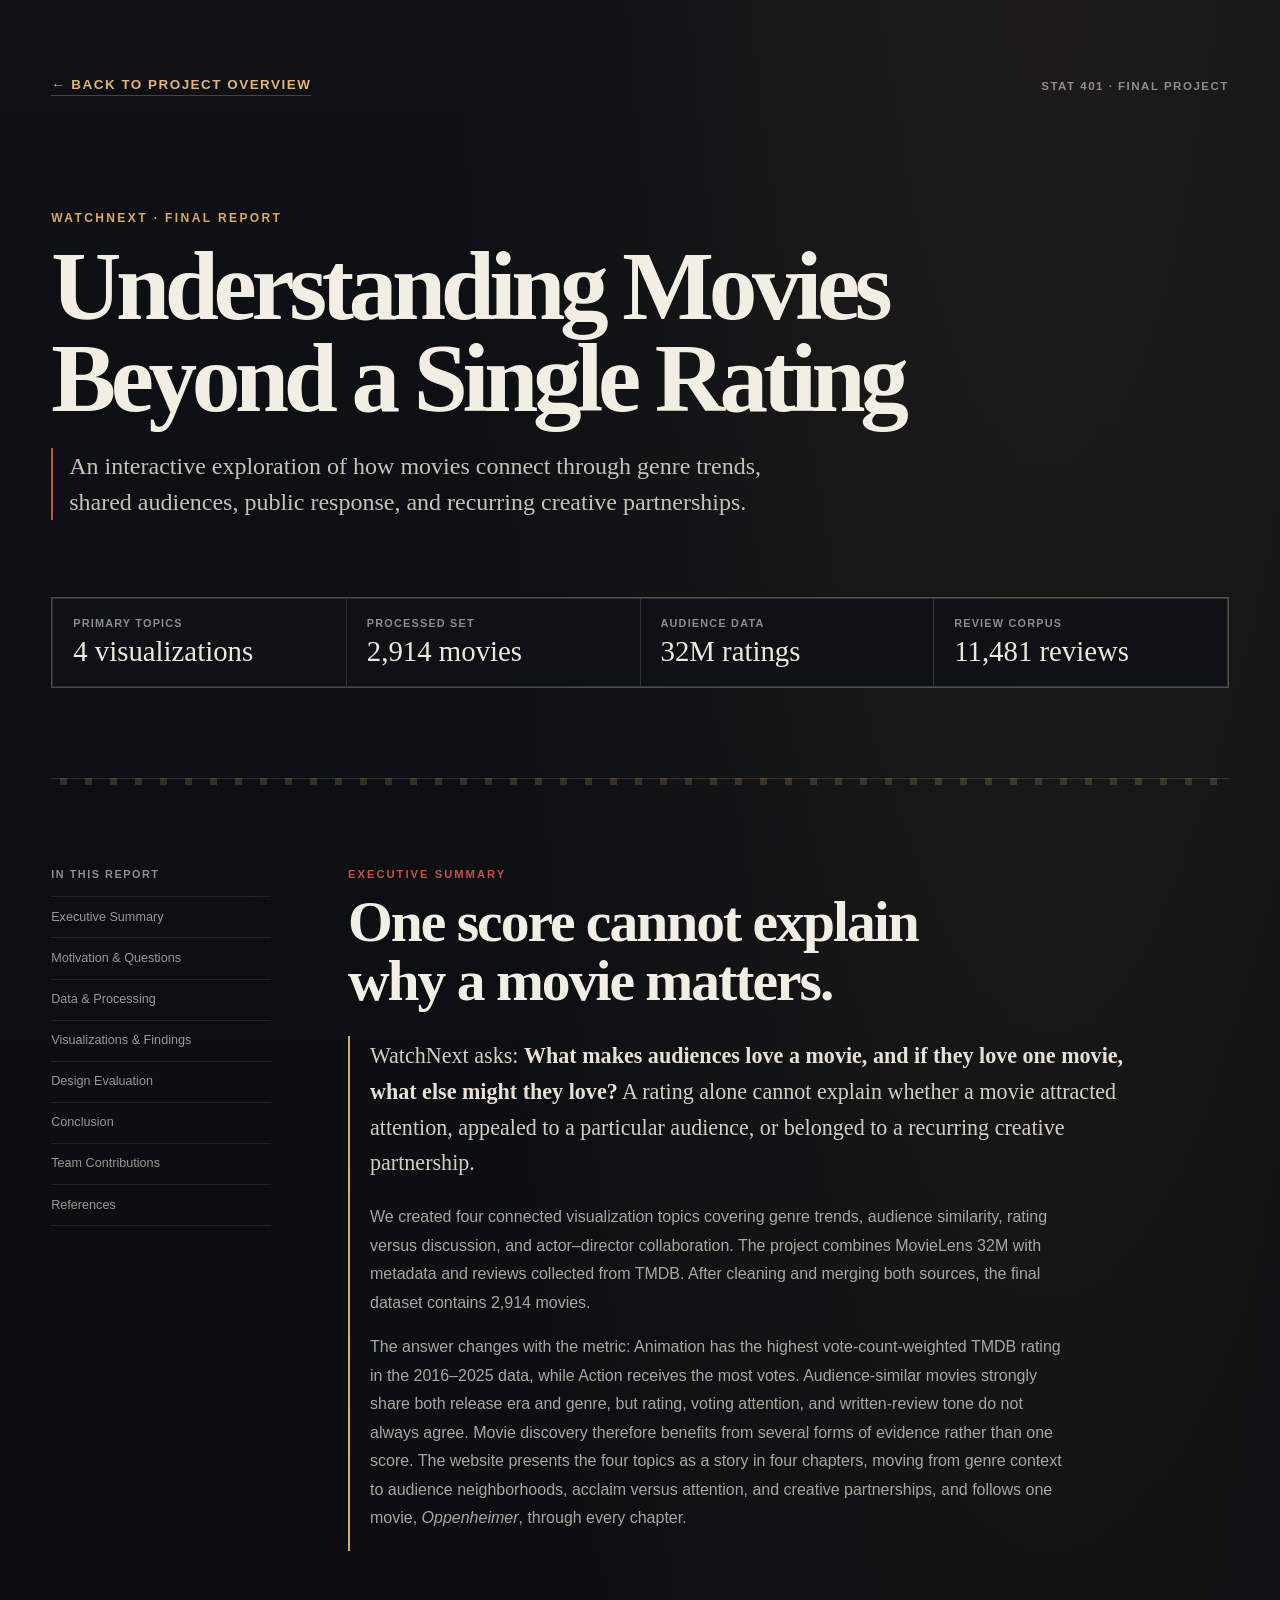
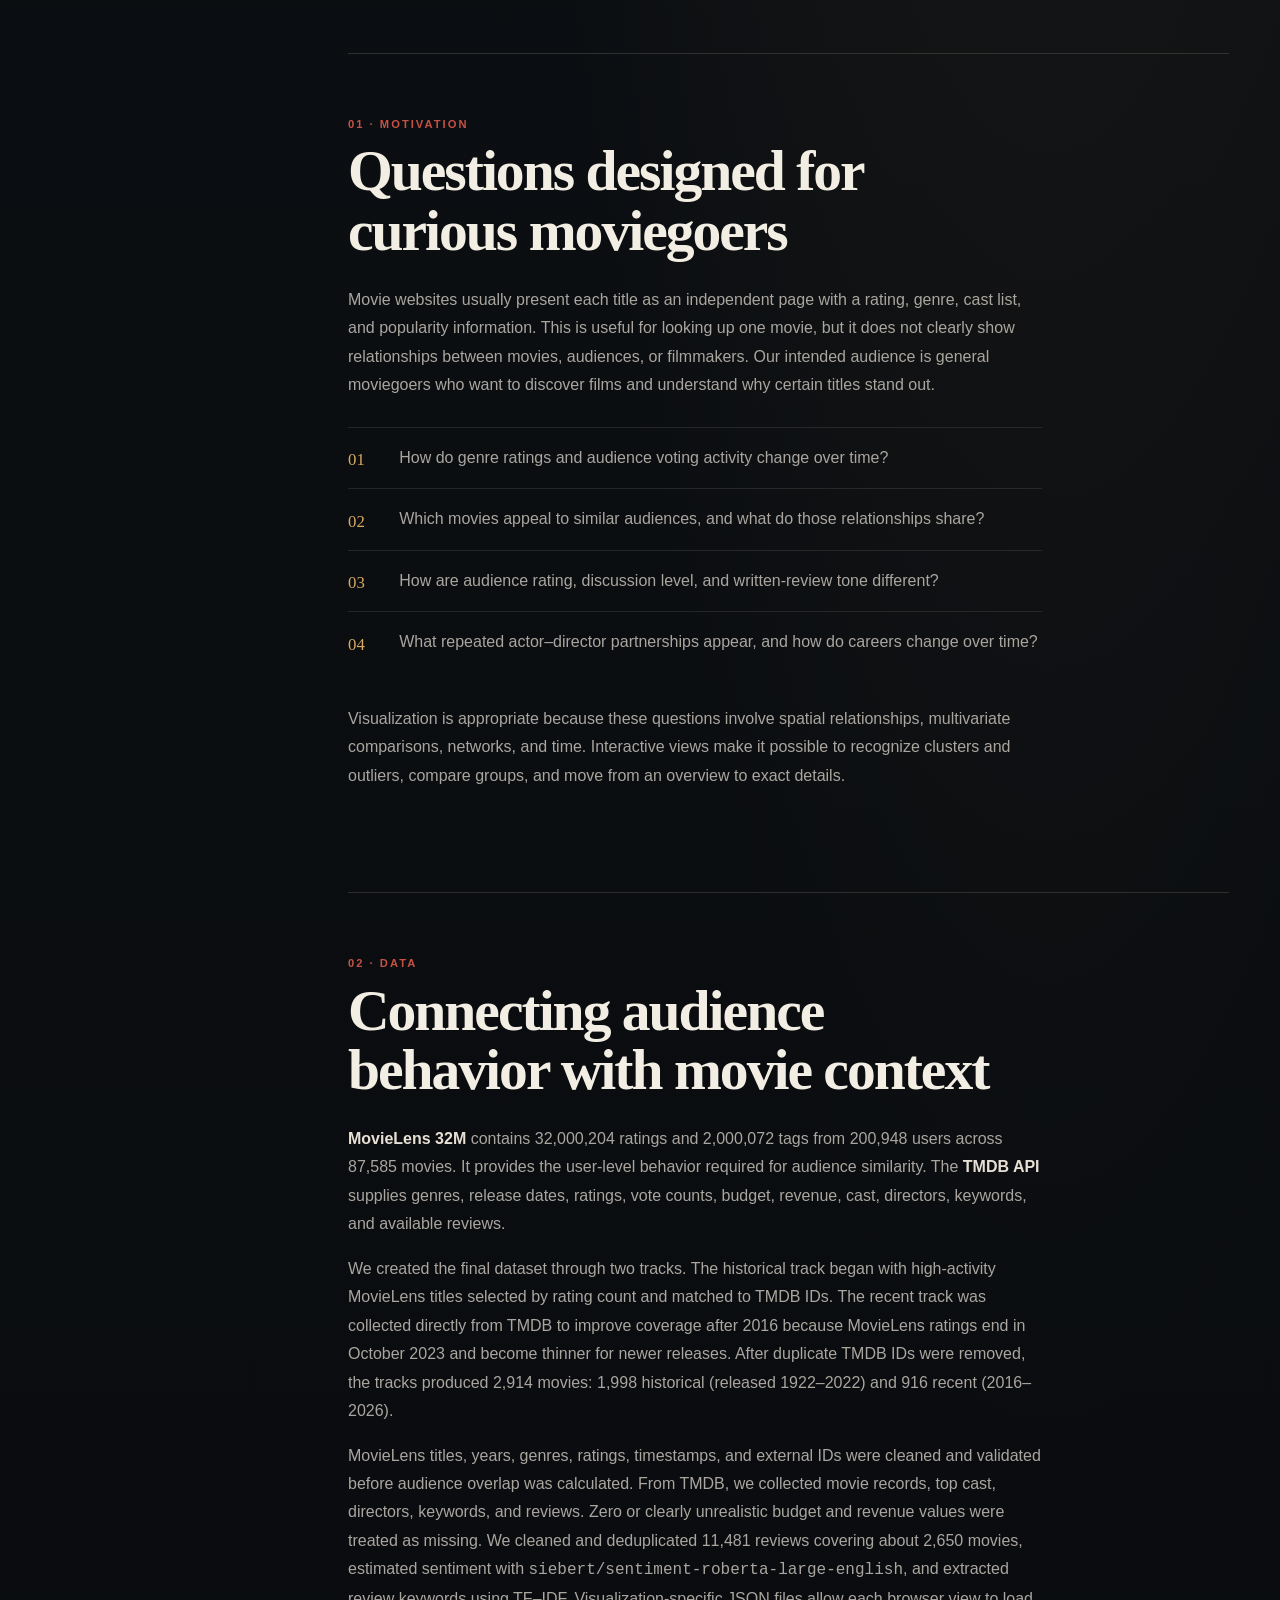
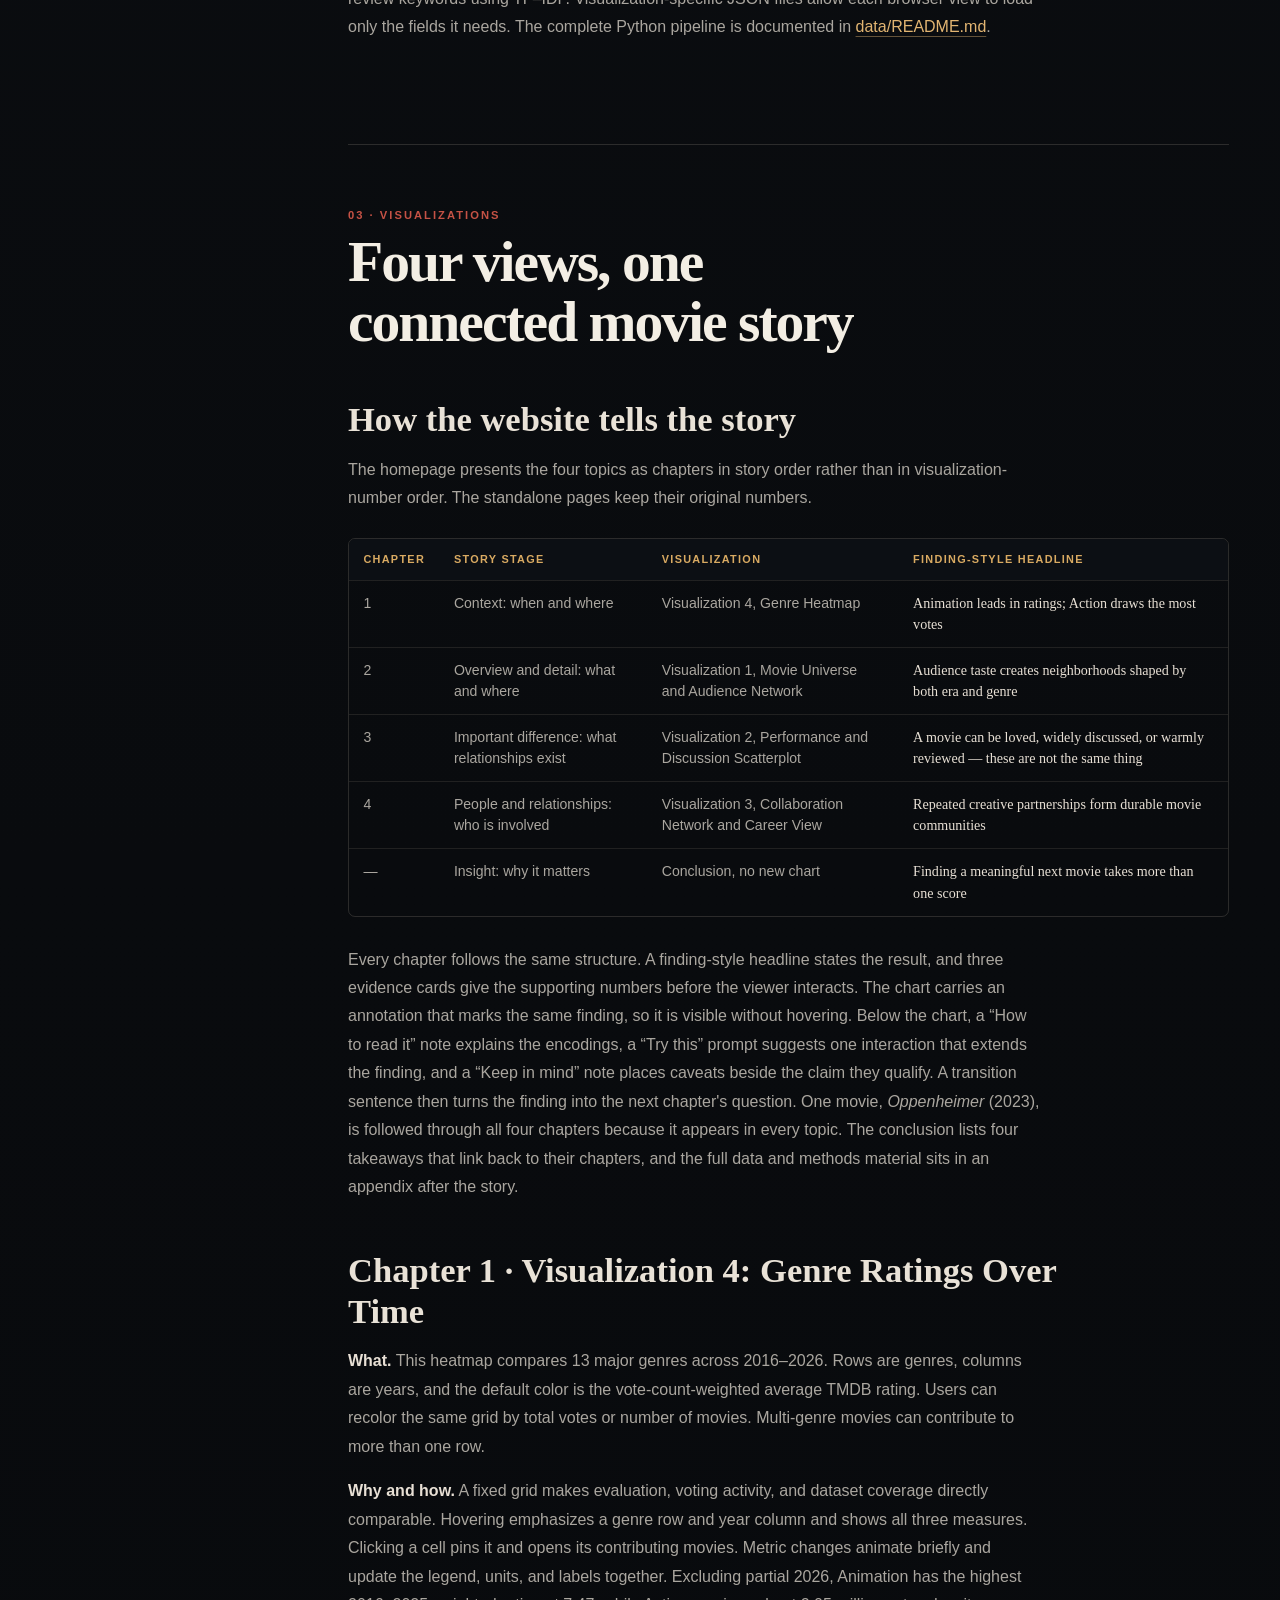
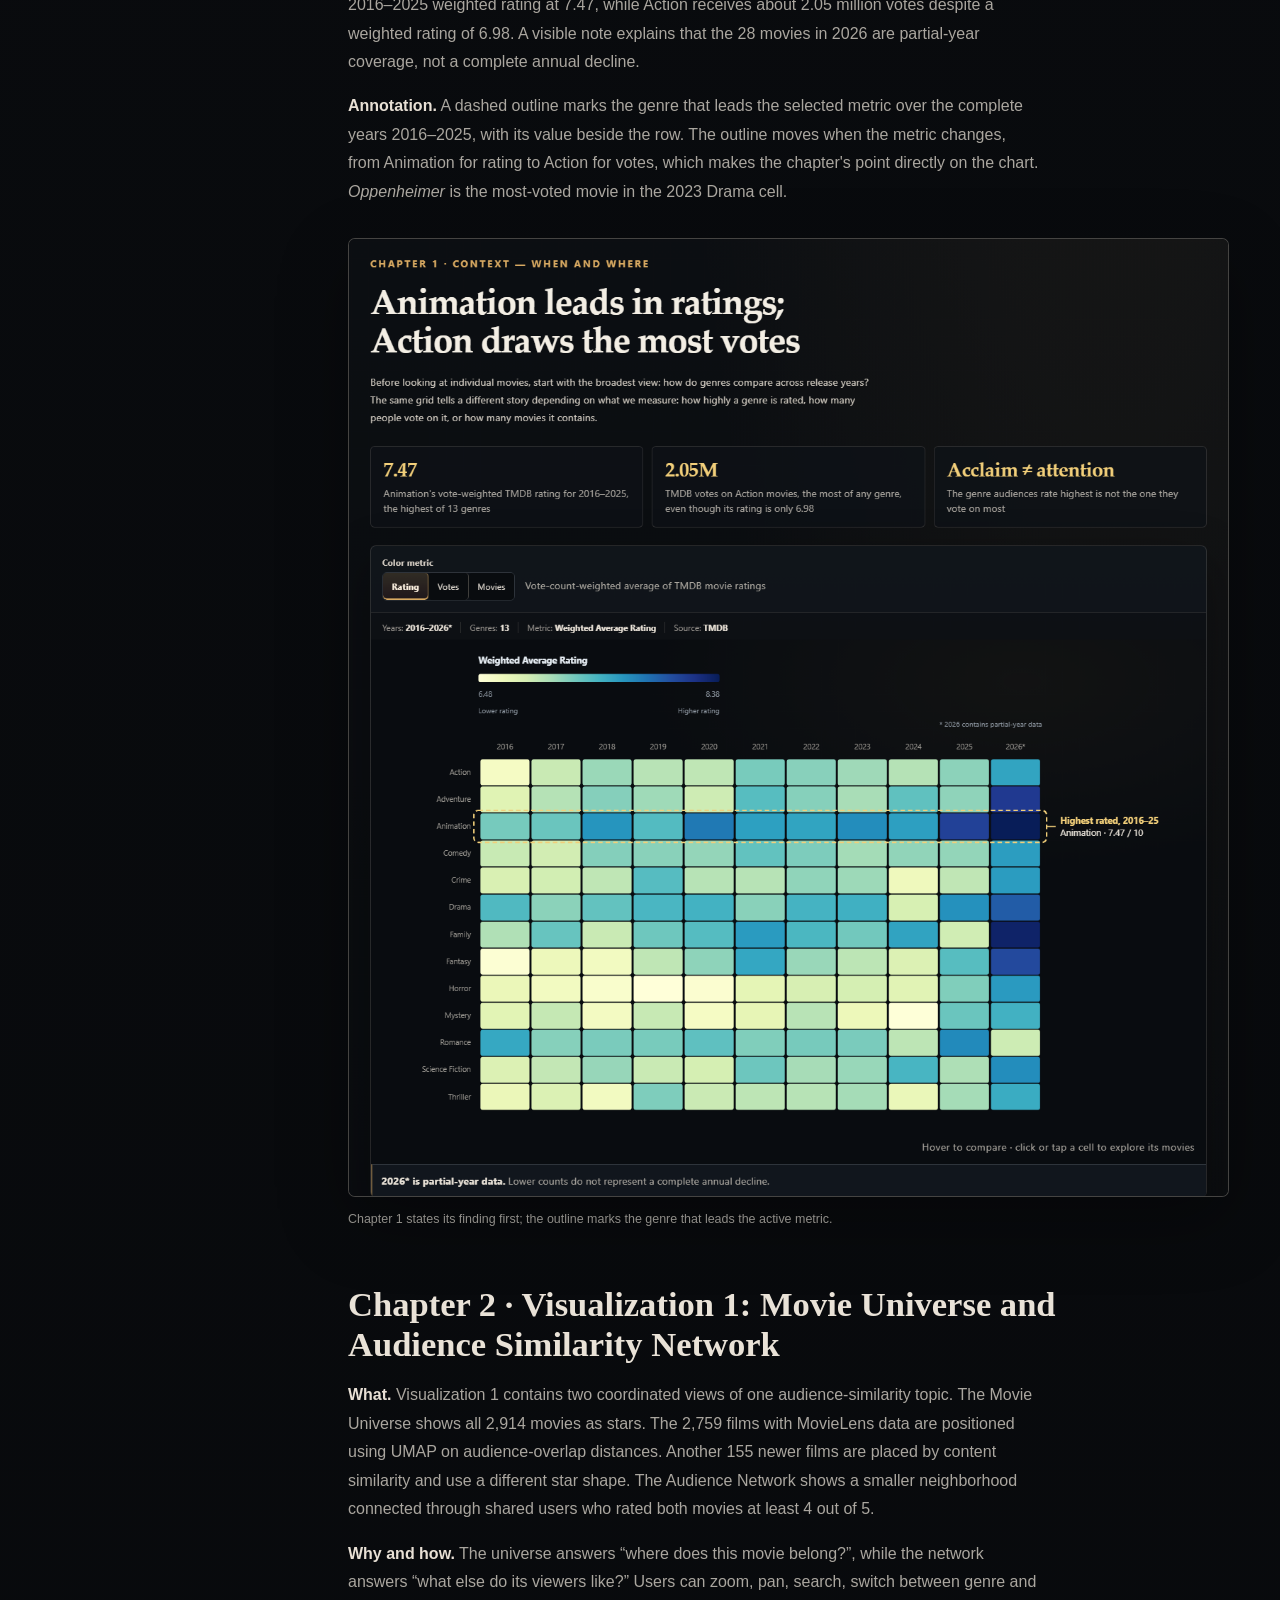
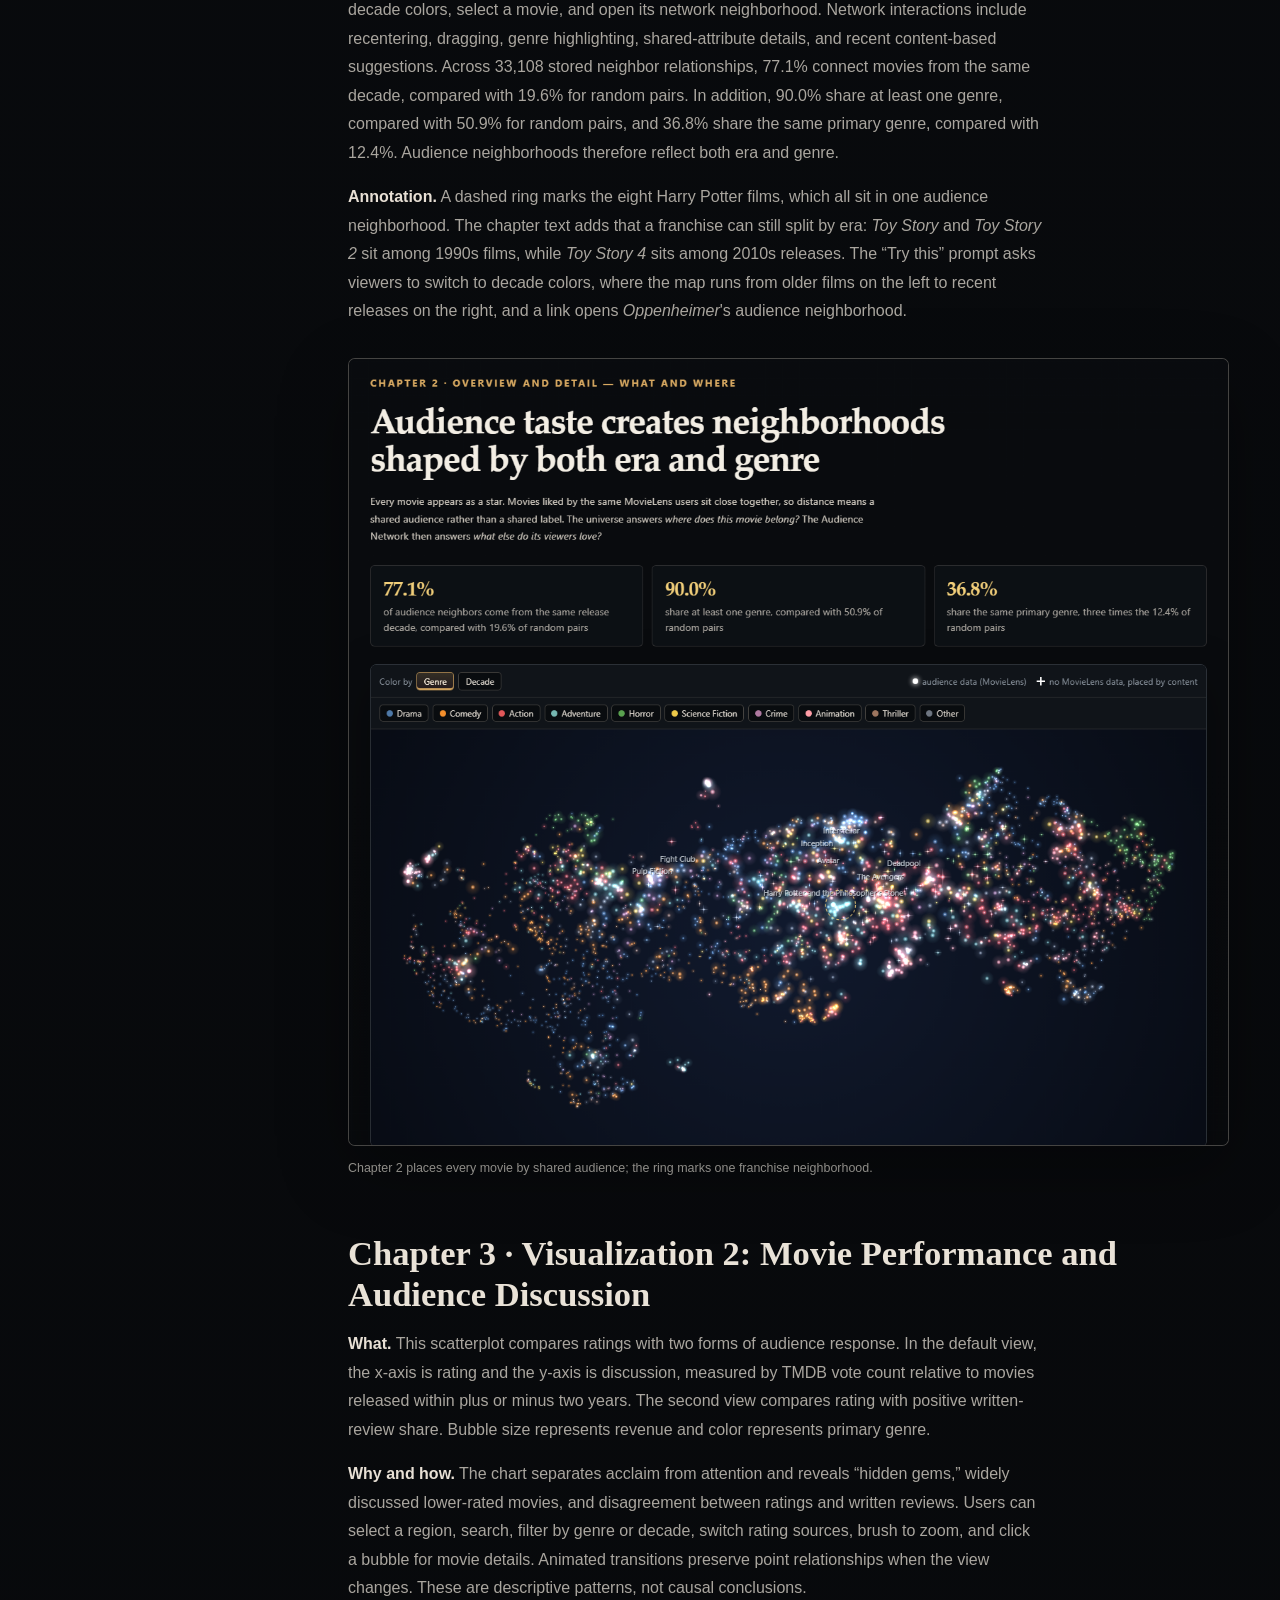
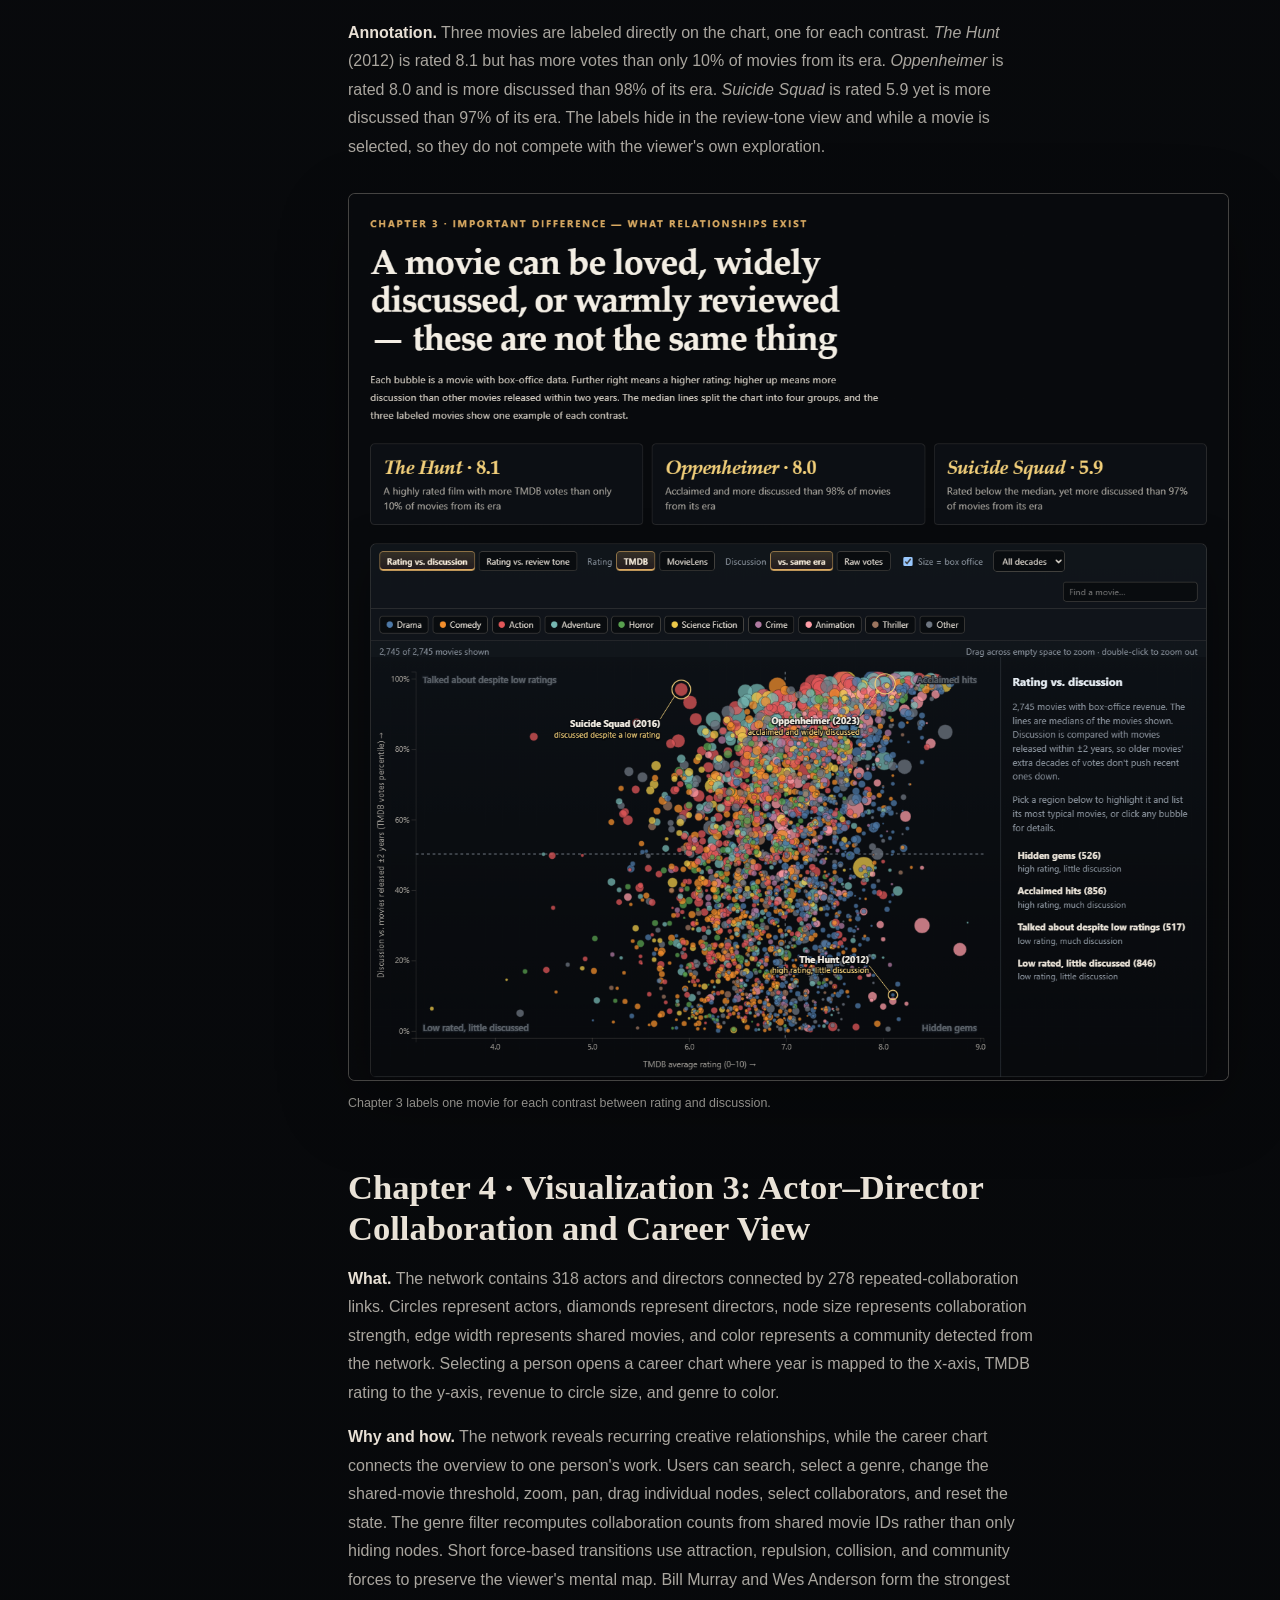
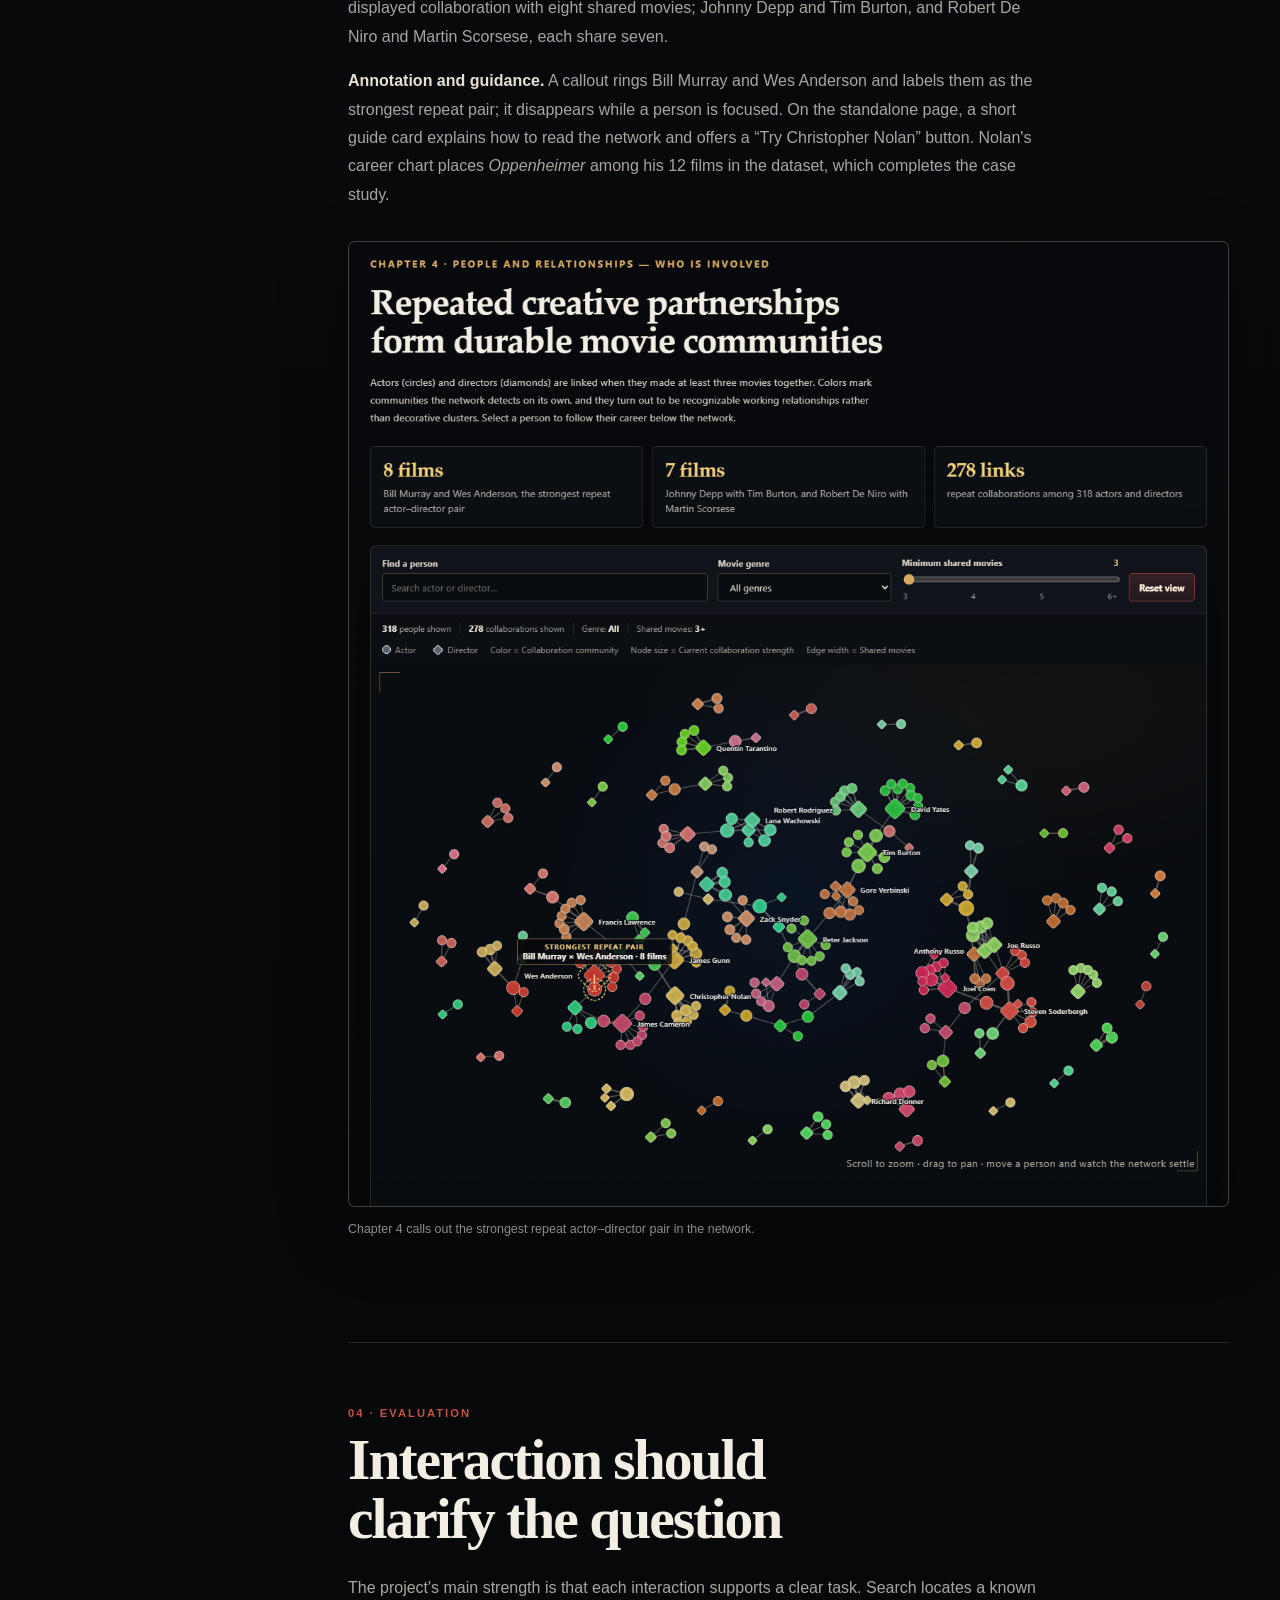
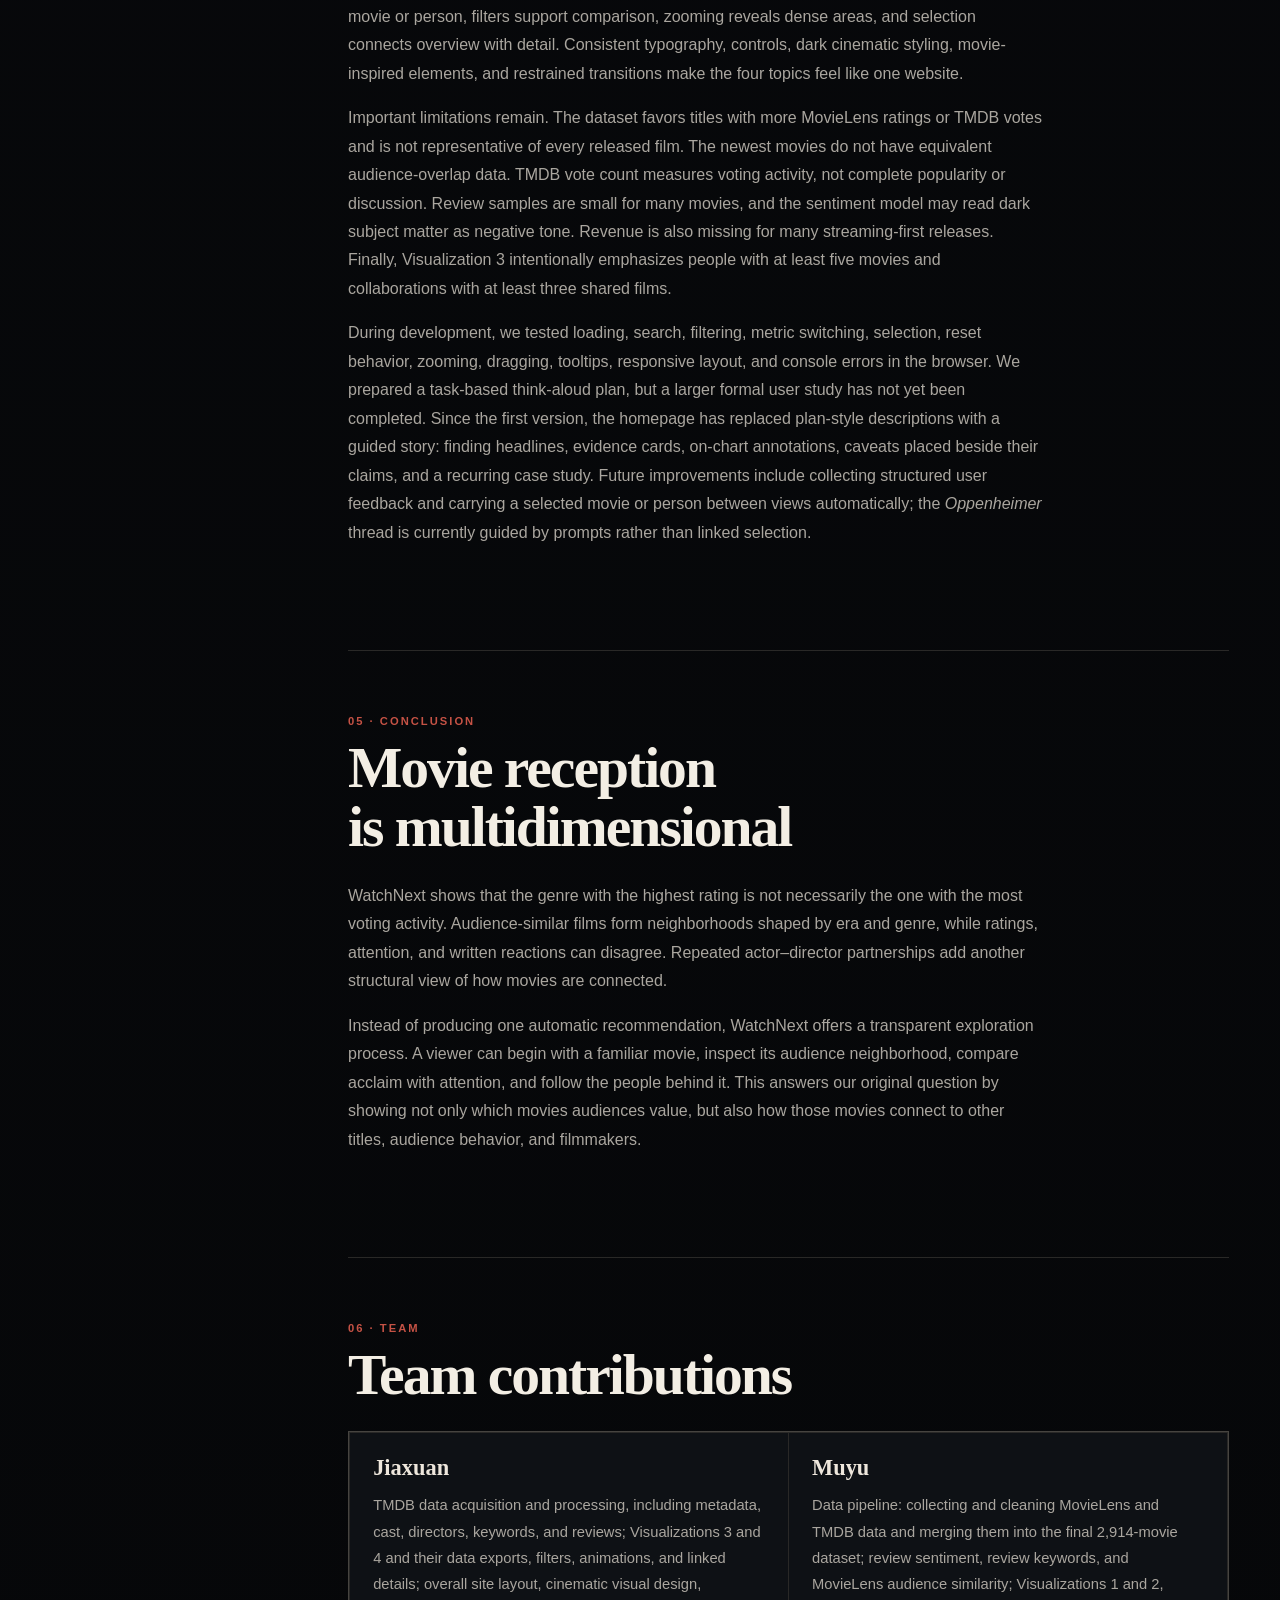
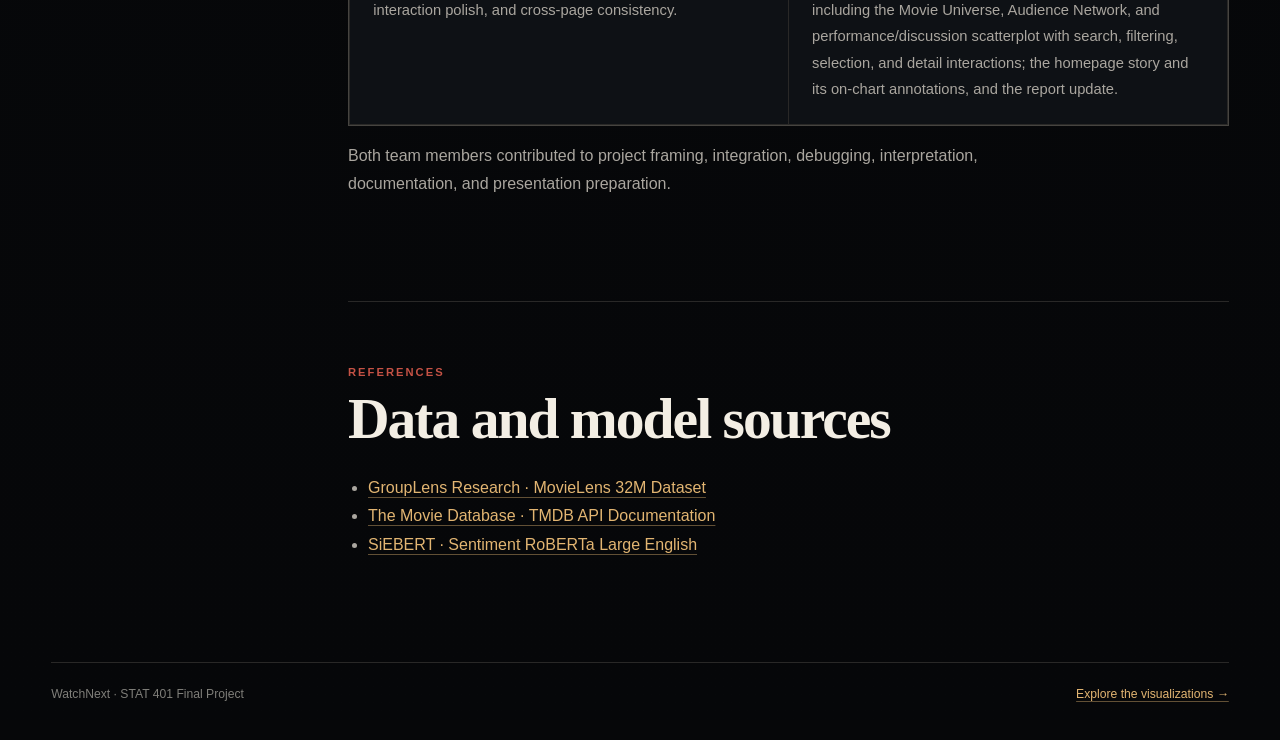
==== commit 62e1b2ea: "Update the final report to match the story-driven homepage" ====
--- a/docs/report.html
+++ b/docs/report.html
@@ -8,7 +8,7 @@
   <title>WatchNext — Final Report</title>
   <link rel="stylesheet" href="css/style.css?v=20261017a" />
   <link rel="stylesheet" href="css/cinematic.css?v=20261017a" />
-  <link rel="stylesheet" href="css/report.css?v=20261017a" />
+  <link rel="stylesheet" href="css/report.css?v=20261017b" />
 </head>
 
 <body class="report-body">
@@ -57,7 +57,7 @@
         <div class="report-summary">
           <p>WatchNext asks: <strong>What makes audiences love a movie, and if they love one movie, what else might they love?</strong> A rating alone cannot explain whether a movie attracted attention, appealed to a particular audience, or belonged to a recurring creative partnership.</p>
           <p>We created four connected visualization topics covering genre trends, audience similarity, rating versus discussion, and actor–director collaboration. The project combines MovieLens 32M with metadata and reviews collected from TMDB. After cleaning and merging both sources, the final dataset contains 2,914 movies.</p>
-          <p>The answer changes with the metric: Animation has the highest vote-count-weighted TMDB rating in the 2016–2025 data, while Action receives the most votes. Audience-similar movies strongly share both release era and genre, but rating, voting attention, and written-review tone do not always agree. Movie discovery therefore benefits from several forms of evidence rather than one score.</p>
+          <p>The answer changes with the metric: Animation has the highest vote-count-weighted TMDB rating in the 2016–2025 data, while Action receives the most votes. Audience-similar movies strongly share both release era and genre, but rating, voting attention, and written-review tone do not always agree. Movie discovery therefore benefits from several forms of evidence rather than one score. The website presents the four topics as a story in four chapters, moving from genre context to audience neighborhoods, acclaim versus attention, and creative partnerships, and follows one movie, <em>Oppenheimer</em>, through every chapter.</p>
         </div>
       </section>
 
@@ -78,7 +78,7 @@
         <span class="report-section-number">02 · Data</span>
         <h2>Connecting audience behavior with movie context</h2>
         <p><strong>MovieLens 32M</strong> contains 32,000,204 ratings and 2,000,072 tags from 200,948 users across 87,585 movies. It provides the user-level behavior required for audience similarity. The <strong>TMDB API</strong> supplies genres, release dates, ratings, vote counts, budget, revenue, cast, directors, keywords, and available reviews.</p>
-        <p>We created the final dataset through two tracks. The historical track began with high-activity MovieLens titles selected by rating count and matched to TMDB IDs. The recent track was collected directly from TMDB to improve coverage after 2016 because MovieLens ratings end in October 2023 and become thinner for newer releases. After duplicate TMDB IDs were removed, the tracks produced 2,914 movies: 1,998 historical and 916 recent.</p>
+        <p>We created the final dataset through two tracks. The historical track began with high-activity MovieLens titles selected by rating count and matched to TMDB IDs. The recent track was collected directly from TMDB to improve coverage after 2016 because MovieLens ratings end in October 2023 and become thinner for newer releases. After duplicate TMDB IDs were removed, the tracks produced 2,914 movies: 1,998 historical (released 1922–2022) and 916 recent (2016–2026).</p>
         <p>MovieLens titles, years, genres, ratings, timestamps, and external IDs were cleaned and validated before audience overlap was calculated. From TMDB, we collected movie records, top cast, directors, keywords, and reviews. Zero or clearly unrealistic budget and revenue values were treated as missing. We cleaned and deduplicated 11,481 reviews covering about 2,650 movies, estimated sentiment with <code>siebert/sentiment-roberta-large-english</code>, and extracted review keywords using TF–IDF. Visualization-specific JSON files allow each browser view to load only the fields it needs. The complete Python pipeline is documented in <a href="https://github.com/blackcatyu/WatchNext/blob/main/data/README.md">data/README.md</a>.</p>
       </section>
 
@@ -86,36 +86,56 @@
         <span class="report-section-number">03 · Visualizations</span>
         <h2>Four views, one connected movie story</h2>
 
-        <h3>Visualization 1 · Movie Universe and Audience Similarity Network</h3>
-        <p><strong>What.</strong> Visualization 1 contains two coordinated views of one audience-similarity topic. The Movie Universe shows all 2,914 movies as stars. The 2,759 films with MovieLens data are positioned using UMAP on audience-overlap distances. Another 155 newer films are placed by content similarity and use a different star shape. The Audience Network shows a smaller neighborhood connected through shared users who rated both movies at least 4 out of 5.</p>
-        <p><strong>Why and how.</strong> The universe answers “where does this movie belong?”, while the network answers “what else do its viewers like?” Users can zoom, pan, search, switch between genre and decade colors, select a movie, and open its network neighborhood. Network interactions include recentering, dragging, genre highlighting, shared-attribute details, and recent content-based suggestions. Across 33,108 stored neighbor relationships, 77.1% connect movies from the same decade, compared with 19.6% for random pairs. In addition, 90.0% share at least one genre, compared with 50.9% for random pairs. Audience neighborhoods therefore reflect both era and genre.</p>
+        <h3>How the website tells the story</h3>
+        <p>The homepage presents the four topics as chapters in story order rather than in visualization-number order. The standalone pages keep their original numbers.</p>
+        <div class="report-table-wrap">
+          <table class="report-story-table">
+            <thead><tr><th>Chapter</th><th>Story stage</th><th>Visualization</th><th>Finding-style headline</th></tr></thead>
+            <tbody>
+              <tr><td>1</td><td>Context: when and where</td><td>Visualization 4, Genre Heatmap</td><td>Animation leads in ratings; Action draws the most votes</td></tr>
+              <tr><td>2</td><td>Overview and detail: what and where</td><td>Visualization 1, Movie Universe and Audience Network</td><td>Audience taste creates neighborhoods shaped by both era and genre</td></tr>
+              <tr><td>3</td><td>Important difference: what relationships exist</td><td>Visualization 2, Performance and Discussion Scatterplot</td><td>A movie can be loved, widely discussed, or warmly reviewed — these are not the same thing</td></tr>
+              <tr><td>4</td><td>People and relationships: who is involved</td><td>Visualization 3, Collaboration Network and Career View</td><td>Repeated creative partnerships form durable movie communities</td></tr>
+              <tr><td>—</td><td>Insight: why it matters</td><td>Conclusion, no new chart</td><td>Finding a meaningful next movie takes more than one score</td></tr>
+            </tbody>
+          </table>
+        </div>
+        <p>Every chapter follows the same structure. A finding-style headline states the result, and three evidence cards give the supporting numbers before the viewer interacts. The chart carries an annotation that marks the same finding, so it is visible without hovering. Below the chart, a “How to read it” note explains the encodings, a “Try this” prompt suggests one interaction that extends the finding, and a “Keep in mind” note places caveats beside the claim they qualify. A transition sentence then turns the finding into the next chapter's question. One movie, <em>Oppenheimer</em> (2023), is followed through all four chapters because it appears in every topic. The conclusion lists four takeaways that link back to their chapters, and the full data and methods material sits in an appendix after the story.</p>
+
+        <h3>Chapter 1 · Visualization 4: Genre Ratings Over Time</h3>
+        <p><strong>What.</strong> This heatmap compares 13 major genres across 2016–2026. Rows are genres, columns are years, and the default color is the vote-count-weighted average TMDB rating. Users can recolor the same grid by total votes or number of movies. Multi-genre movies can contribute to more than one row.</p>
+        <p><strong>Why and how.</strong> A fixed grid makes evaluation, voting activity, and dataset coverage directly comparable. Hovering emphasizes a genre row and year column and shows all three measures. Clicking a cell pins it and opens its contributing movies. Metric changes animate briefly and update the legend, units, and labels together. Excluding partial 2026, Animation has the highest 2016–2025 weighted rating at 7.47, while Action receives about 2.05 million votes despite a weighted rating of 6.98. A visible note explains that the 28 movies in 2026 are partial-year coverage, not a complete annual decline.</p>
+        <p><strong>Annotation.</strong> A dashed outline marks the genre that leads the selected metric over the complete years 2016–2025, with its value beside the row. The outline moves when the metric changes, from Animation for rating to Action for votes, which makes the chapter's point directly on the chart. <em>Oppenheimer</em> is the most-voted movie in the 2023 Drama cell.</p>
         <figure class="report-figure">
-          <img src="report-assets/viz1.png" alt="WatchNext Movie Universe and Audience Network interface" width="1440" height="1100" loading="lazy" />
-          <figcaption>Visualization 1 combines an all-movie universe with a focused audience-similarity neighborhood.</figcaption>
+          <img src="report-assets/viz4.png" alt="Chapter 1 of the WatchNext homepage: finding headline, evidence cards, and the genre heatmap with the leading genre outlined" width="1240" height="1350" loading="lazy" />
+          <figcaption>Chapter 1 states its finding first; the outline marks the genre that leads the active metric.</figcaption>
         </figure>
 
-        <h3>Visualization 2 · Movie Performance and Audience Discussion</h3>
-        <p><strong>What.</strong> This scatterplot compares ratings with two forms of audience response. In the default view, the x-axis is rating and the y-axis is discussion, measured by TMDB vote count relative to movies released within plus or minus two years. The second view compares rating with positive written-review share. Bubble size represents revenue and color represents primary genre.</p>
-        <p><strong>Why and how.</strong> The chart separates acclaim from attention and reveals hidden gems, widely discussed lower-rated movies, and disagreement between ratings and written reviews. Users can select a region, search, filter by genre or decade, switch rating sources, brush to zoom, and click a bubble for movie details. Animated transitions preserve point relationships when the view changes. <em>The Hunt</em> has a high rating but relatively lower discussion, while <em>Suicide Squad</em> is widely discussed despite its lower rating. These are descriptive patterns, not causal conclusions.</p>
+        <h3>Chapter 2 · Visualization 1: Movie Universe and Audience Similarity Network</h3>
+        <p><strong>What.</strong> Visualization 1 contains two coordinated views of one audience-similarity topic. The Movie Universe shows all 2,914 movies as stars. The 2,759 films with MovieLens data are positioned using UMAP on audience-overlap distances. Another 155 newer films are placed by content similarity and use a different star shape. The Audience Network shows a smaller neighborhood connected through shared users who rated both movies at least 4 out of 5.</p>
+        <p><strong>Why and how.</strong> The universe answers “where does this movie belong?”, while the network answers “what else do its viewers like?” Users can zoom, pan, search, switch between genre and decade colors, select a movie, and open its network neighborhood. Network interactions include recentering, dragging, genre highlighting, shared-attribute details, and recent content-based suggestions. Across 33,108 stored neighbor relationships, 77.1% connect movies from the same decade, compared with 19.6% for random pairs. In addition, 90.0% share at least one genre, compared with 50.9% for random pairs, and 36.8% share the same primary genre, compared with 12.4%. Audience neighborhoods therefore reflect both era and genre.</p>
+        <p><strong>Annotation.</strong> A dashed ring marks the eight Harry Potter films, which all sit in one audience neighborhood. The chapter text adds that a franchise can still split by era: <em>Toy Story</em> and <em>Toy Story 2</em> sit among 1990s films, while <em>Toy Story 4</em> sits among 2010s releases. The “Try this” prompt asks viewers to switch to decade colors, where the map runs from older films on the left to recent releases on the right, and a link opens <em>Oppenheimer</em>'s audience neighborhood.</p>
         <figure class="report-figure">
-          <img src="report-assets/viz2.png" alt="WatchNext movie performance and audience discussion scatterplot" width="1440" height="1100" loading="lazy" />
-          <figcaption>Visualization 2 separates rating, attention, revenue, genre, and written-review tone.</figcaption>
+          <img src="report-assets/viz1.png" alt="Chapter 2 of the WatchNext homepage: finding headline, evidence cards, and the Movie Universe with the Harry Potter films ringed" width="1240" height="1110" loading="lazy" />
+          <figcaption>Chapter 2 places every movie by shared audience; the ring marks one franchise neighborhood.</figcaption>
         </figure>
 
-        <h3>Visualization 3 · Actor–Director Collaboration and Career View</h3>
+        <h3>Chapter 3 · Visualization 2: Movie Performance and Audience Discussion</h3>
+        <p><strong>What.</strong> This scatterplot compares ratings with two forms of audience response. In the default view, the x-axis is rating and the y-axis is discussion, measured by TMDB vote count relative to movies released within plus or minus two years. The second view compares rating with positive written-review share. Bubble size represents revenue and color represents primary genre.</p>
+        <p><strong>Why and how.</strong> The chart separates acclaim from attention and reveals “hidden gems,” widely discussed lower-rated movies, and disagreement between ratings and written reviews. Users can select a region, search, filter by genre or decade, switch rating sources, brush to zoom, and click a bubble for movie details. Animated transitions preserve point relationships when the view changes. These are descriptive patterns, not causal conclusions.</p>
+        <p><strong>Annotation.</strong> Three movies are labeled directly on the chart, one for each contrast. <em>The Hunt</em> (2012) is rated 8.1 but has more votes than only 10% of movies from its era. <em>Oppenheimer</em> is rated 8.0 and is more discussed than 98% of its era. <em>Suicide Squad</em> is rated 5.9 yet is more discussed than 97% of its era. The labels hide in the review-tone view and while a movie is selected, so they do not compete with the viewer's own exploration.</p>
+        <figure class="report-figure">
+          <img src="report-assets/viz2.png" alt="Chapter 3 of the WatchNext homepage: finding headline, evidence cards, and the scatterplot with The Hunt, Oppenheimer, and Suicide Squad labeled" width="1240" height="1250" loading="lazy" />
+          <figcaption>Chapter 3 labels one movie for each contrast between rating and discussion.</figcaption>
+        </figure>
+
+        <h3>Chapter 4 · Visualization 3: Actor–Director Collaboration and Career View</h3>
         <p><strong>What.</strong> The network contains 318 actors and directors connected by 278 repeated-collaboration links. Circles represent actors, diamonds represent directors, node size represents collaboration strength, edge width represents shared movies, and color represents a community detected from the network. Selecting a person opens a career chart where year is mapped to the x-axis, TMDB rating to the y-axis, revenue to circle size, and genre to color.</p>
         <p><strong>Why and how.</strong> The network reveals recurring creative relationships, while the career chart connects the overview to one person's work. Users can search, select a genre, change the shared-movie threshold, zoom, pan, drag individual nodes, select collaborators, and reset the state. The genre filter recomputes collaboration counts from shared movie IDs rather than only hiding nodes. Short force-based transitions use attraction, repulsion, collision, and community forces to preserve the viewer's mental map. Bill Murray and Wes Anderson form the strongest displayed collaboration with eight shared movies; Johnny Depp and Tim Burton, and Robert De Niro and Martin Scorsese, each share seven.</p>
+        <p><strong>Annotation and guidance.</strong> A callout rings Bill Murray and Wes Anderson and labels them as the strongest repeat pair; it disappears while a person is focused. On the standalone page, a short guide card explains how to read the network and offers a “Try Christopher Nolan” button. Nolan's career chart places <em>Oppenheimer</em> among his 12 films in the dataset, which completes the case study.</p>
         <figure class="report-figure">
-          <img src="report-assets/viz3.png" alt="WatchNext actor and director collaboration network with career view" width="1440" height="1100" loading="lazy" />
-          <figcaption>Visualization 3 links repeated creative partnerships to an individual's film career.</figcaption>
-        </figure>
-
-        <h3>Visualization 4 · Genre Ratings Over Time</h3>
-        <p><strong>What.</strong> This heatmap compares 13 major genres across 2016–2026. Rows are genres, columns are years, and the default color is the vote-count-weighted average TMDB rating. Users can recolor the same grid by total votes or number of movies. Multi-genre movies can contribute to more than one row.</p>
-        <p><strong>Why and how.</strong> A fixed grid makes evaluation, voting activity, and dataset coverage directly comparable. Hovering emphasizes a genre row and year column and shows all three measures. Clicking a cell pins it and opens its contributing movies. Metric changes animate briefly and update the legend, units, and labels together. Excluding partial 2026, Animation has the highest 2016–2025 weighted rating at 7.47, while Action receives about 2.05 million votes. A visible note explains that the 28 movies in 2026 are partial-year coverage, not a complete annual decline.</p>
-        <figure class="report-figure">
-          <img src="report-assets/viz4.png" alt="WatchNext genre rating heatmap with a selected cell and contributing movies" width="1440" height="1100" loading="lazy" />
-          <figcaption>Visualization 4 keeps the genre-by-year structure fixed while the active metric changes.</figcaption>
+          <img src="report-assets/viz3.png" alt="Chapter 4 of the WatchNext homepage: finding headline, evidence cards, and the collaboration network with the strongest repeat pair called out" width="1240" height="1360" loading="lazy" />
+          <figcaption>Chapter 4 calls out the strongest repeat actor–director pair in the network.</figcaption>
         </figure>
       </section>
 
@@ -124,7 +144,7 @@
         <h2>Interaction should clarify the question</h2>
         <p>The project's main strength is that each interaction supports a clear task. Search locates a known movie or person, filters support comparison, zooming reveals dense areas, and selection connects overview with detail. Consistent typography, controls, dark cinematic styling, movie-inspired elements, and restrained transitions make the four topics feel like one website.</p>
         <p>Important limitations remain. The dataset favors titles with more MovieLens ratings or TMDB votes and is not representative of every released film. The newest movies do not have equivalent audience-overlap data. TMDB vote count measures voting activity, not complete popularity or discussion. Review samples are small for many movies, and the sentiment model may read dark subject matter as negative tone. Revenue is also missing for many streaming-first releases. Finally, Visualization 3 intentionally emphasizes people with at least five movies and collaborations with at least three shared films.</p>
-        <p>During development, we tested loading, search, filtering, metric switching, selection, reset behavior, zooming, dragging, tooltips, responsive layout, and console errors in the browser. We prepared a task-based think-aloud plan, but a larger formal user study has not yet been completed. Future improvements include collecting structured user feedback, adding more homepage annotations, and carrying selected movies or people more consistently between views.</p>
+        <p>During development, we tested loading, search, filtering, metric switching, selection, reset behavior, zooming, dragging, tooltips, responsive layout, and console errors in the browser. We prepared a task-based think-aloud plan, but a larger formal user study has not yet been completed. Since the first version, the homepage has replaced plan-style descriptions with a guided story: finding headlines, evidence cards, on-chart annotations, caveats placed beside their claims, and a recurring case study. Future improvements include collecting structured user feedback and carrying a selected movie or person between views automatically; the <em>Oppenheimer</em> thread is currently guided by prompts rather than linked selection.</p>
       </section>
 
       <section id="conclusion" class="report-section">
@@ -144,7 +164,7 @@
           </div>
           <div class="report-contribution">
             <h3>Muyu</h3>
-            <p>Remaining data processing, including MovieLens-based audience similarity; Visualizations 1 and 2, including the Movie Universe, Audience Network, and performance/discussion scatterplot with search, filtering, selection, and detail interactions.</p>
+            <p>Data pipeline: collecting and cleaning MovieLens and TMDB data and merging them into the final 2,914-movie dataset; review sentiment, review keywords, and MovieLens audience similarity; Visualizations 1 and 2, including the Movie Universe, Audience Network, and performance/discussion scatterplot with search, filtering, selection, and detail interactions; the homepage story and its on-chart annotations, and the report update.</p>
           </div>
         </div>
         <p>Both team members contributed to project framing, integration, debugging, interpretation, documentation, and presentation preparation.</p>
--- a/docs/css/cinematic.css
+++ b/docs/css/cinematic.css
@@ -599,6 +599,72 @@
   letter-spacing: 0.02em;
 }
 
+.network-guide {
+  position: absolute;
+  z-index: 4;
+  inset: 0;
+  display: flex;
+  align-items: center;
+  justify-content: center;
+  padding: 1rem;
+  background: rgba(6, 7, 9, 0.62);
+  transition: opacity 0.25s ease, visibility 0.25s;
+}
+
+.network-guide.is-hidden {
+  visibility: hidden;
+  opacity: 0;
+  pointer-events: none;
+}
+
+.network-guide-card {
+  max-width: 460px;
+  padding: 1.4rem 1.5rem;
+  border: 1px solid rgba(217, 170, 98, 0.4);
+  border-radius: var(--cinema-radius);
+  background: var(--cinema-surface-raised);
+  box-shadow: var(--cinema-shadow);
+}
+
+.network-guide-card h2 {
+  margin: 0.35rem 0 0.9rem;
+  font-family: var(--cinema-serif);
+  font-size: 1.3rem;
+  font-weight: 500;
+  line-height: 1.25;
+}
+
+.network-guide-steps {
+  margin: 0 0 1.2rem;
+  padding-left: 1.2rem;
+  color: #d4cec5;
+  font-size: 0.9rem;
+  line-height: 1.5;
+}
+
+.network-guide-steps li + li {
+  margin-top: 0.45rem;
+}
+
+.network-guide-steps strong {
+  color: var(--cinema-ivory);
+}
+
+.network-guide-actions {
+  display: flex;
+  flex-wrap: wrap;
+  gap: 0.6rem;
+}
+
+.network-guide-actions .tool-btn {
+  padding: 0.5rem 0.9rem;
+  cursor: pointer;
+}
+
+@media (prefers-reduced-motion: reduce) {
+  .network-guide { transition: none; }
+}
+
 .network-note,
 .heatmap-note {
   max-width: 980px;
--- a/docs/css/report.css
+++ b/docs/css/report.css
@@ -40,6 +40,11 @@
 .report-figure { max-width: 900px; margin: 2rem 0 3.4rem; }
 .report-figure img { display: block; width: 100%; height: auto; border: 1px solid var(--cinema-line-strong); border-radius: 7px; background: #0a0d11; box-shadow: var(--cinema-shadow); }
 .report-figure figcaption { margin-top: 0.8rem; color: #8f8d88; font-size: 0.78rem; line-height: 1.55; }
+.report-table-wrap { max-width: 900px; margin: 1.6rem 0 1.8rem; overflow-x: auto; border: 1px solid var(--cinema-line); border-radius: 7px; }
+.report-story-table { width: 100%; min-width: 620px; border-collapse: collapse; font-size: 0.88rem; line-height: 1.5; }
+.report-story-table th { padding: 0.75rem 0.9rem; color: var(--cinema-gold); background: rgba(13, 16, 20, 0.96); font-size: 0.68rem; font-weight: 800; letter-spacing: 0.12em; text-align: left; text-transform: uppercase; }
+.report-story-table td { padding: 0.75rem 0.9rem; color: #aaa69f; border-top: 1px solid rgba(222, 211, 194, 0.11); vertical-align: top; }
+.report-story-table td:last-child { color: #e8e0d5; font-family: var(--cinema-serif); }
 .report-contributions { display: grid; grid-template-columns: repeat(2, minmax(0, 1fr)); gap: 1px; max-width: 900px; margin-top: 1.7rem; padding: 1px; background: var(--cinema-line); border: 1px solid var(--cinema-line); }
 .report-contribution { padding: 1.35rem 1.45rem; background: rgba(13, 16, 20, 0.96); }
 .report-contribution h3 { margin: 0 0 0.7rem; color: #eee7dc; font-size: 1.4rem; }
@@ -48,4 +53,4 @@
 .report-footer { display: flex; align-items: center; justify-content: space-between; gap: 1rem; padding-top: 1.5rem; color: #7f7e79; border-top: 1px solid var(--cinema-line); font-size: 0.76rem; }
 @media (max-width: 880px) { .report-stats { grid-template-columns: repeat(2, minmax(0, 1fr)); } .report-layout { grid-template-columns: 1fr; gap: 3rem; } .report-toc { position: static; } .report-toc ol { display: grid; grid-template-columns: repeat(2, minmax(0, 1fr)); gap: 0 1.5rem; } }
 @media (max-width: 640px) { .report-topbar { align-items: flex-start; flex-direction: column; margin-bottom: 3.5rem; } .report-title { overflow-wrap: anywhere; font-size: clamp(2.5rem, 13vw, 4.6rem); } .report-stats, .report-contributions { grid-template-columns: 1fr; } .report-toc ol { grid-template-columns: 1fr; } .report-question-list li { padding-left: 2.6rem; } .report-footer { align-items: flex-start; flex-direction: column; } }
-@media print { html, .report-body { color-scheme: light; color: #111; background: #fff; } .report-body::before, .report-body::after, .report-toc, .report-topbar { display: none; } .report-title, .report-section h2, .report-section h3, .report-section strong, .report-stat dd { color: #111; } .report-deck, .report-section p, .report-section li, .report-figure figcaption, .report-footer { color: #333; } .report-layout { display: block; } .report-section { break-inside: avoid; } .report-figure img { box-shadow: none; } }
+@media print { html, .report-body { color-scheme: light; color: #111; background: #fff; } .report-body::before, .report-body::after, .report-toc, .report-topbar { display: none; } .report-title, .report-section h2, .report-section h3, .report-section strong, .report-stat dd { color: #111; } .report-deck, .report-section p, .report-section li, .report-figure figcaption, .report-footer, .report-story-table td { color: #333; } .report-story-table th { color: #111; background: #f2f2f2; } .report-layout { display: block; } .report-section { break-inside: avoid; } .report-figure img { box-shadow: none; } }
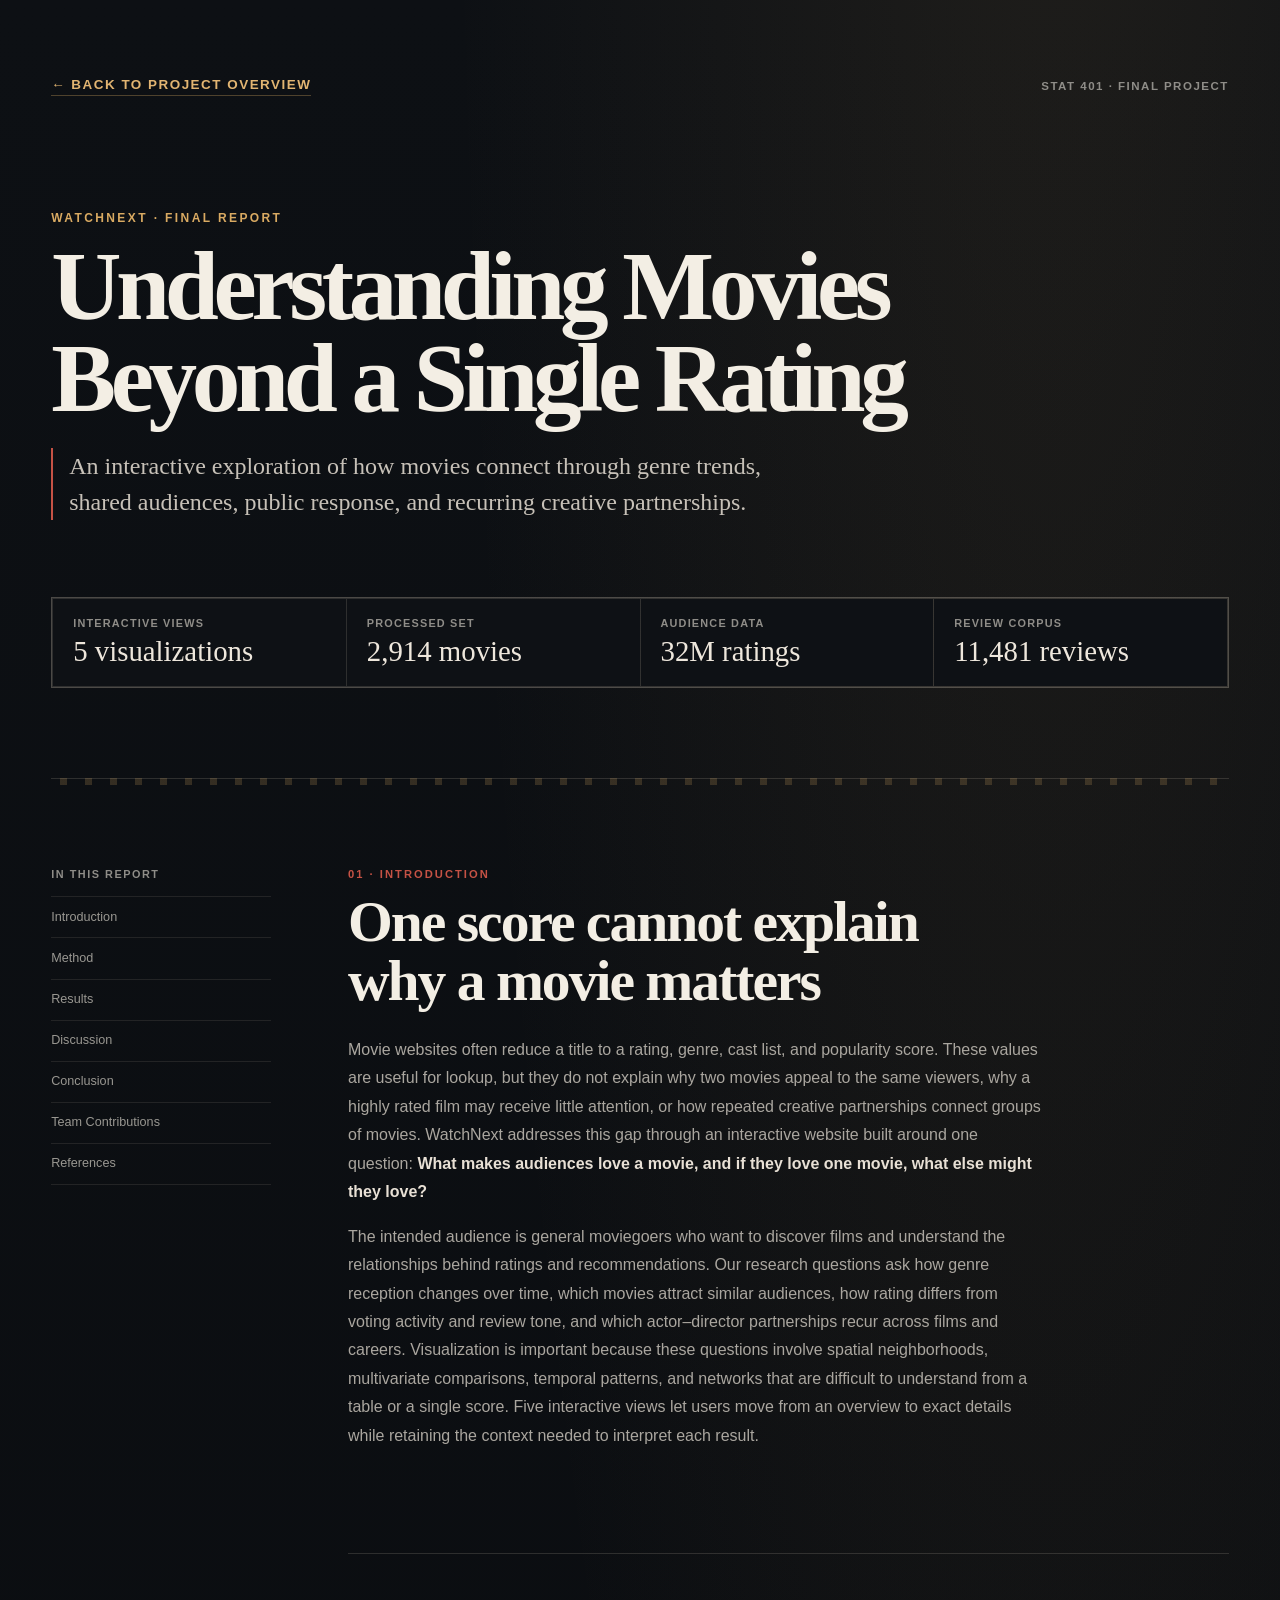
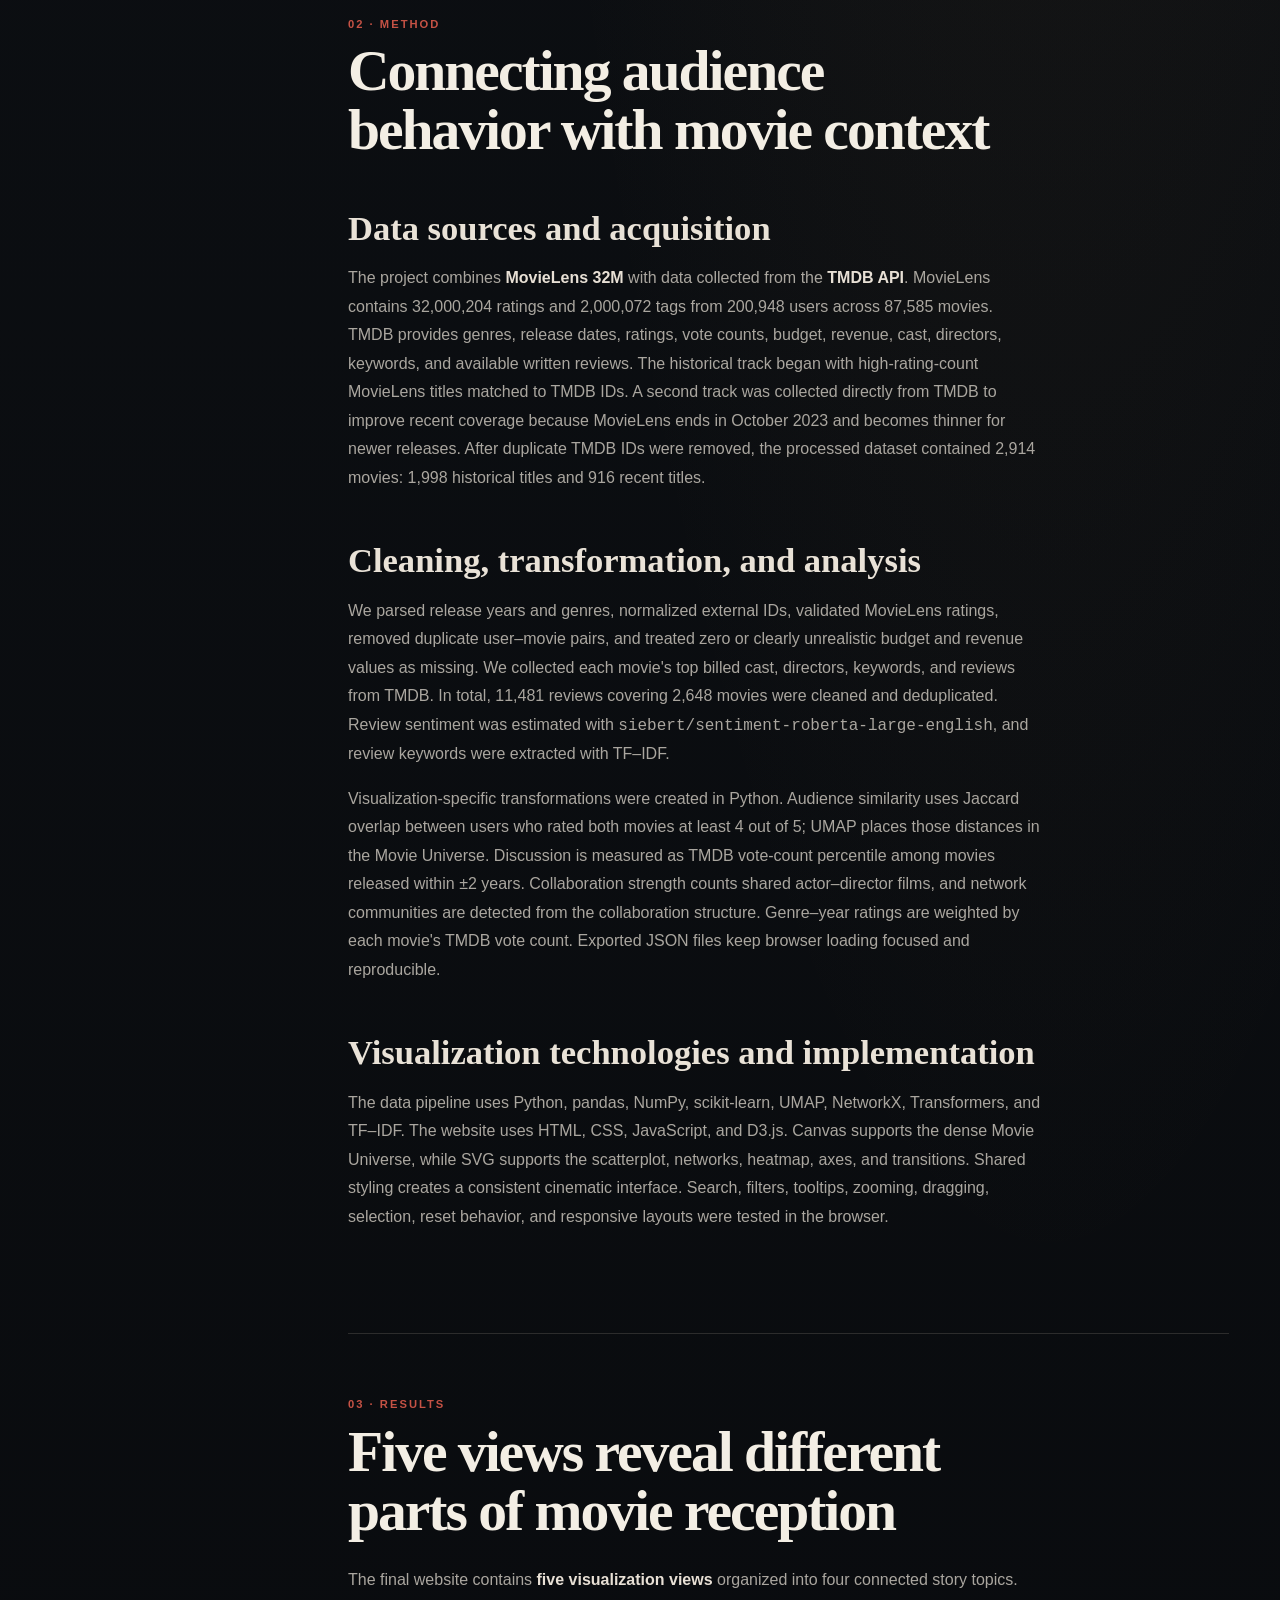
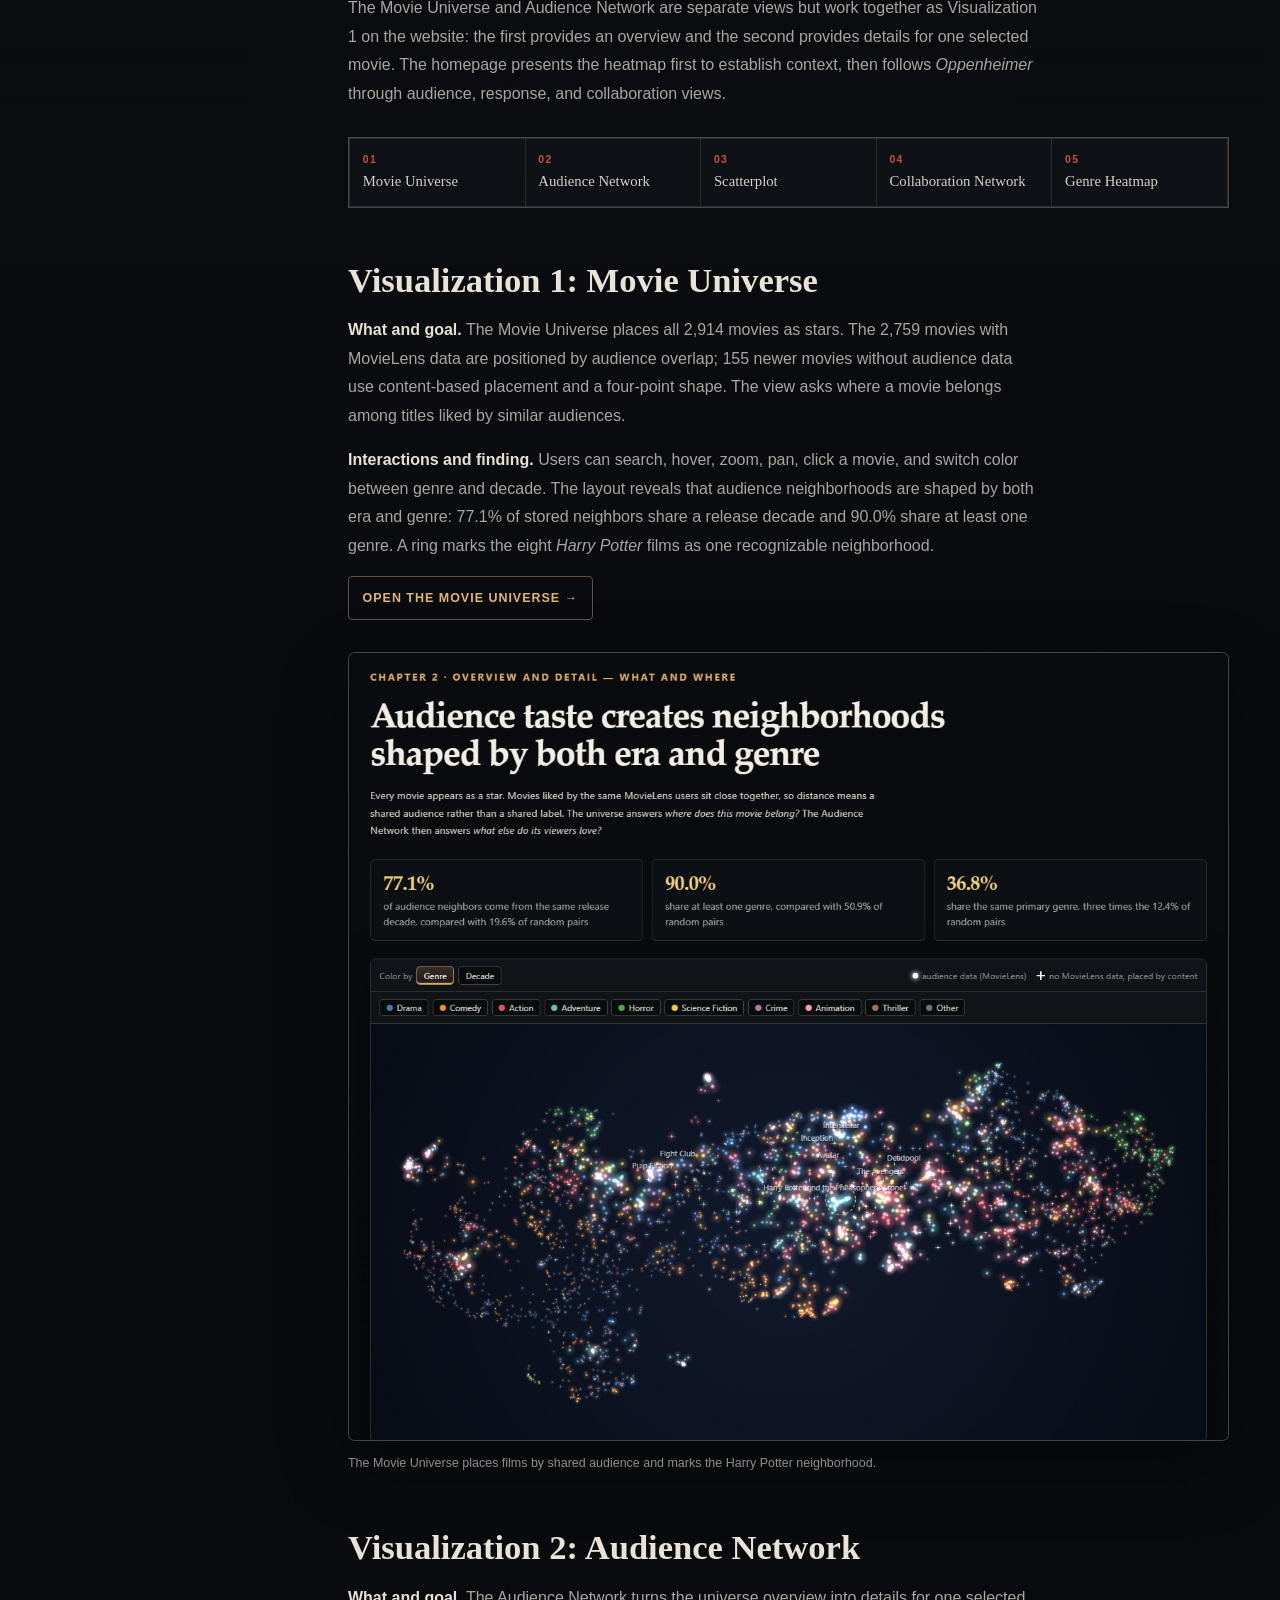
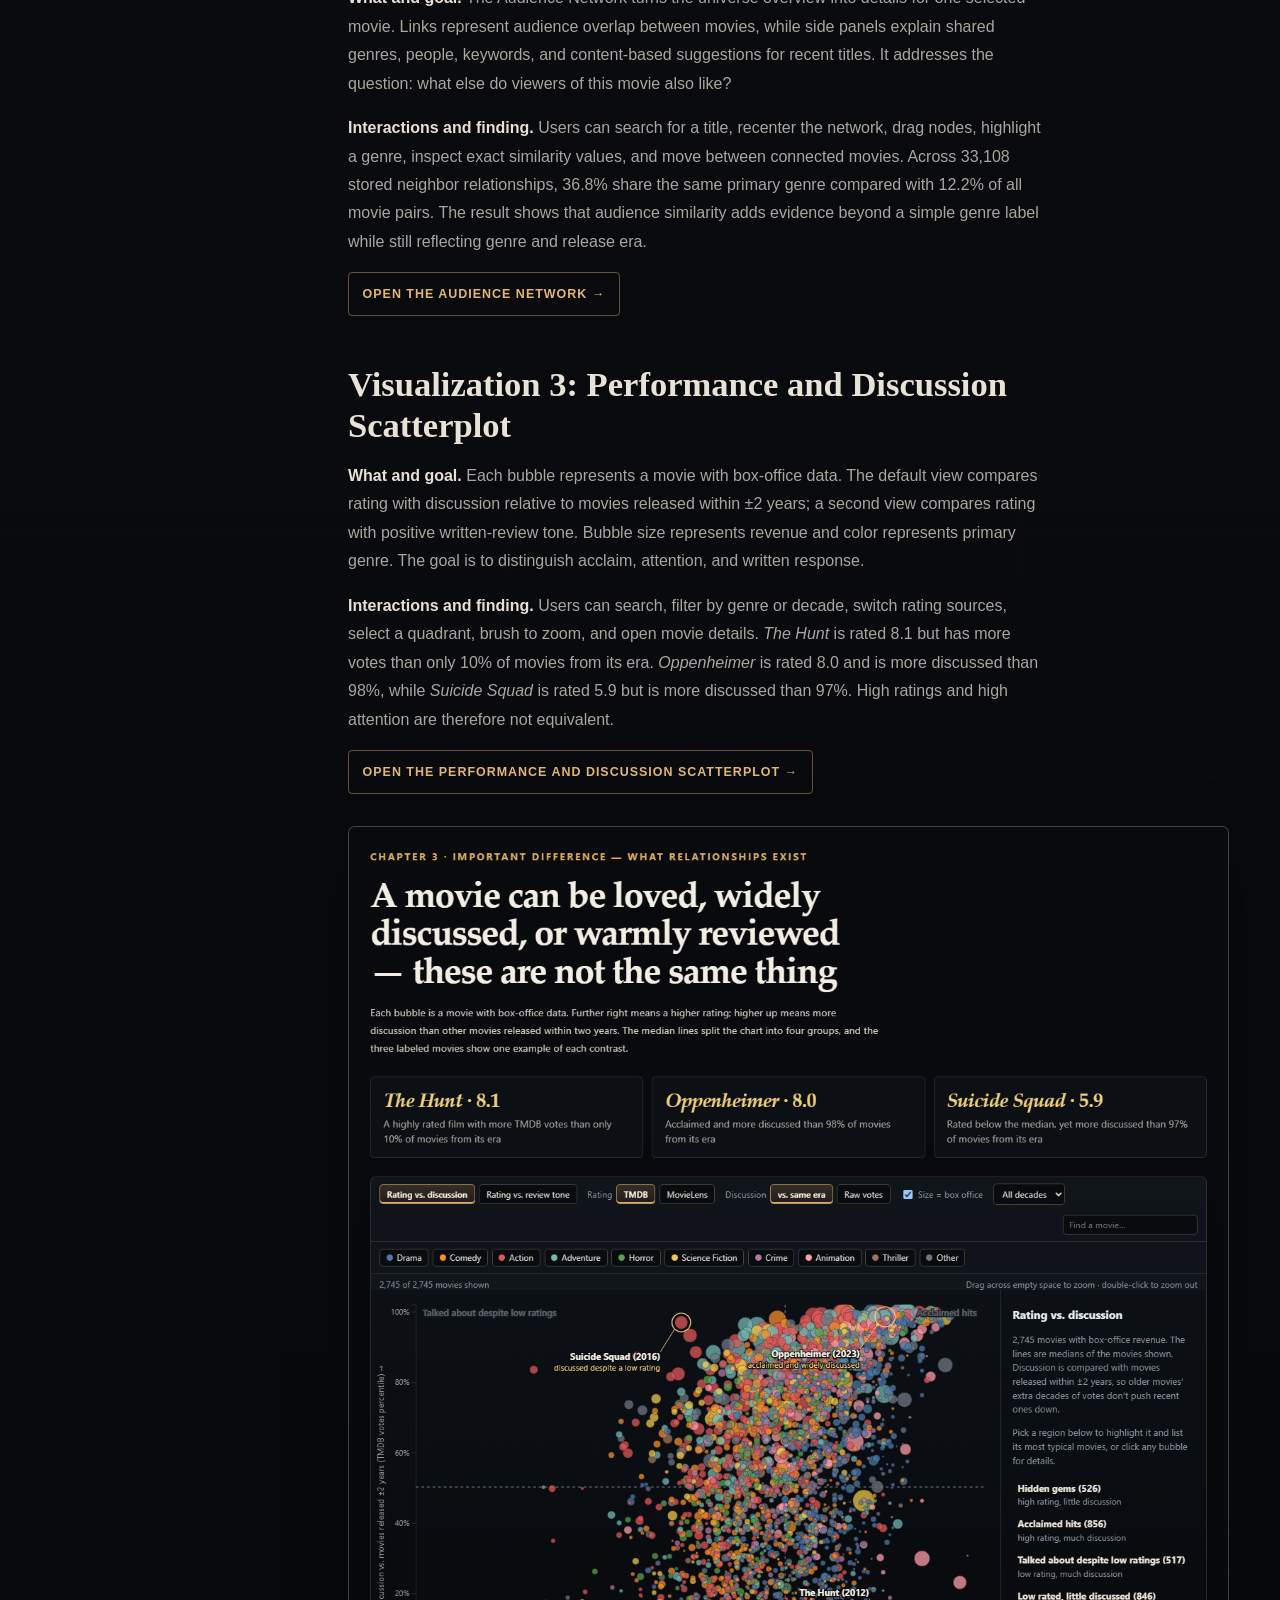
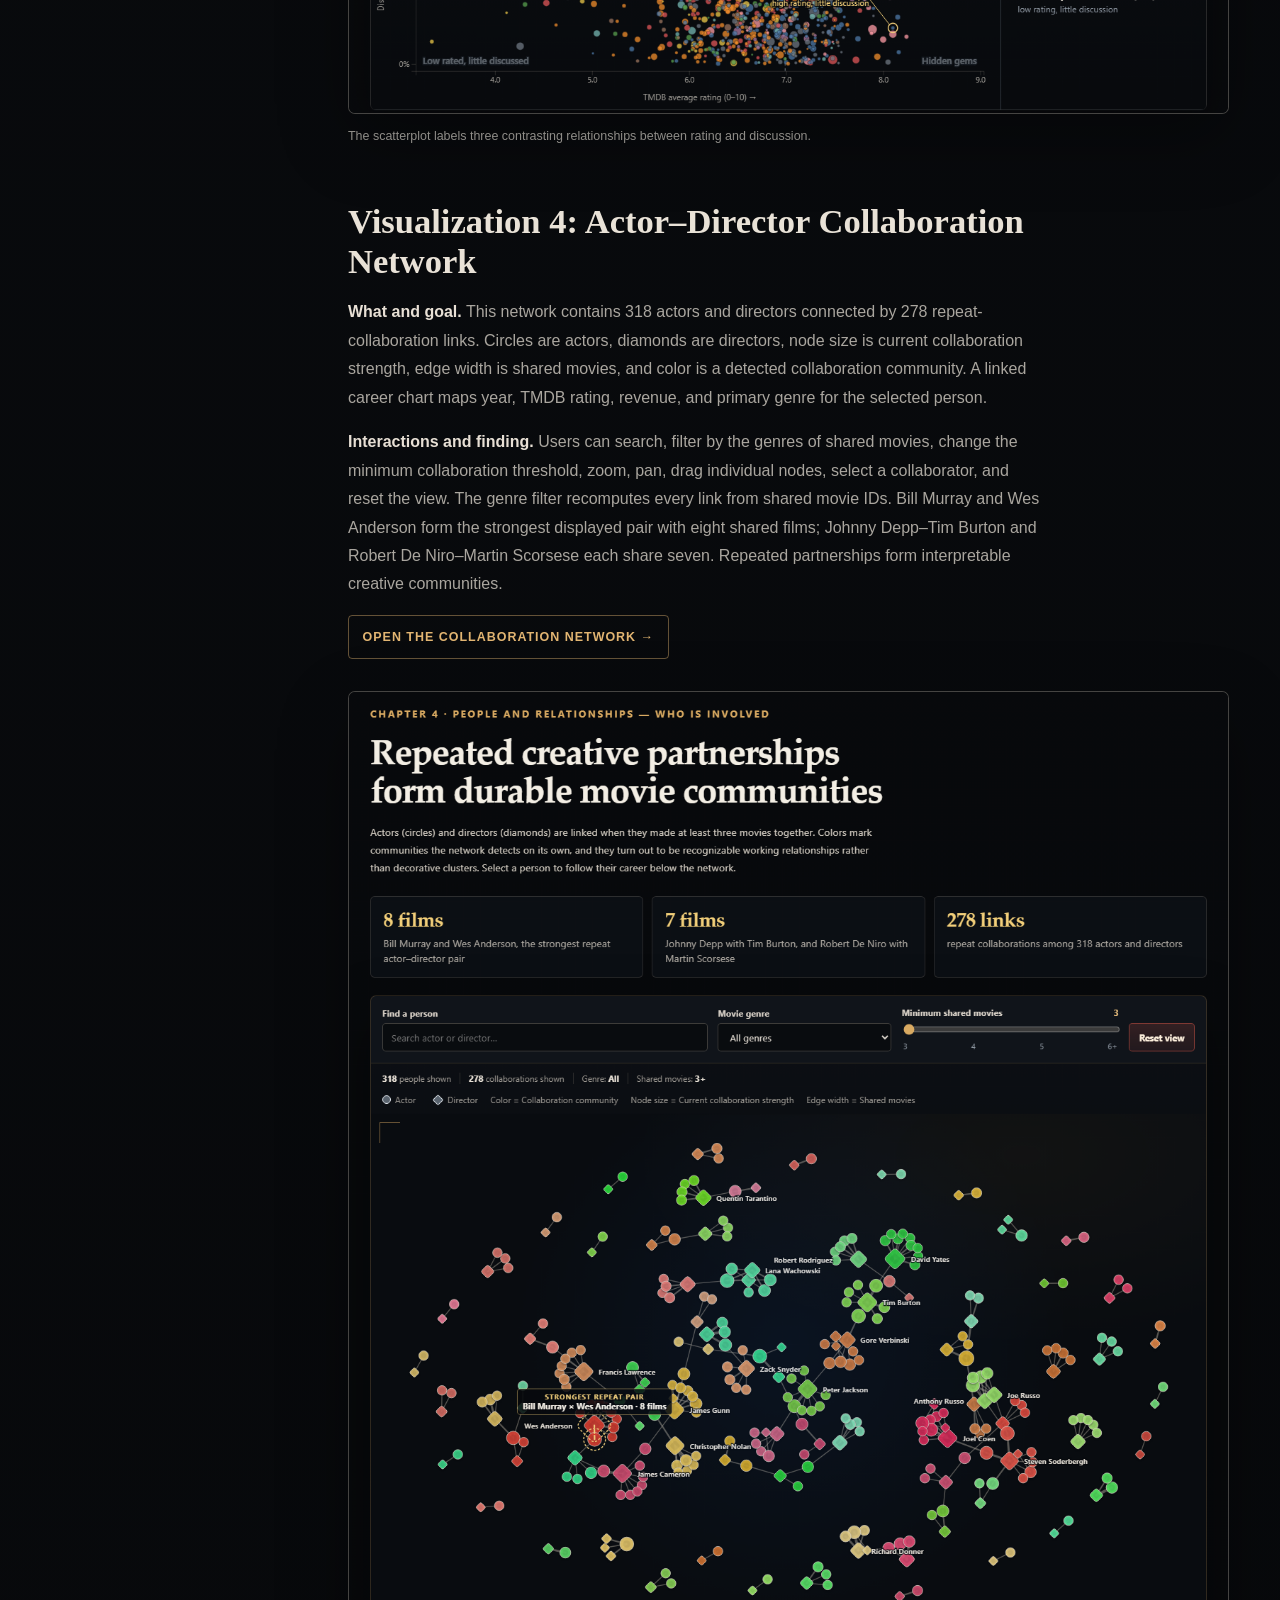
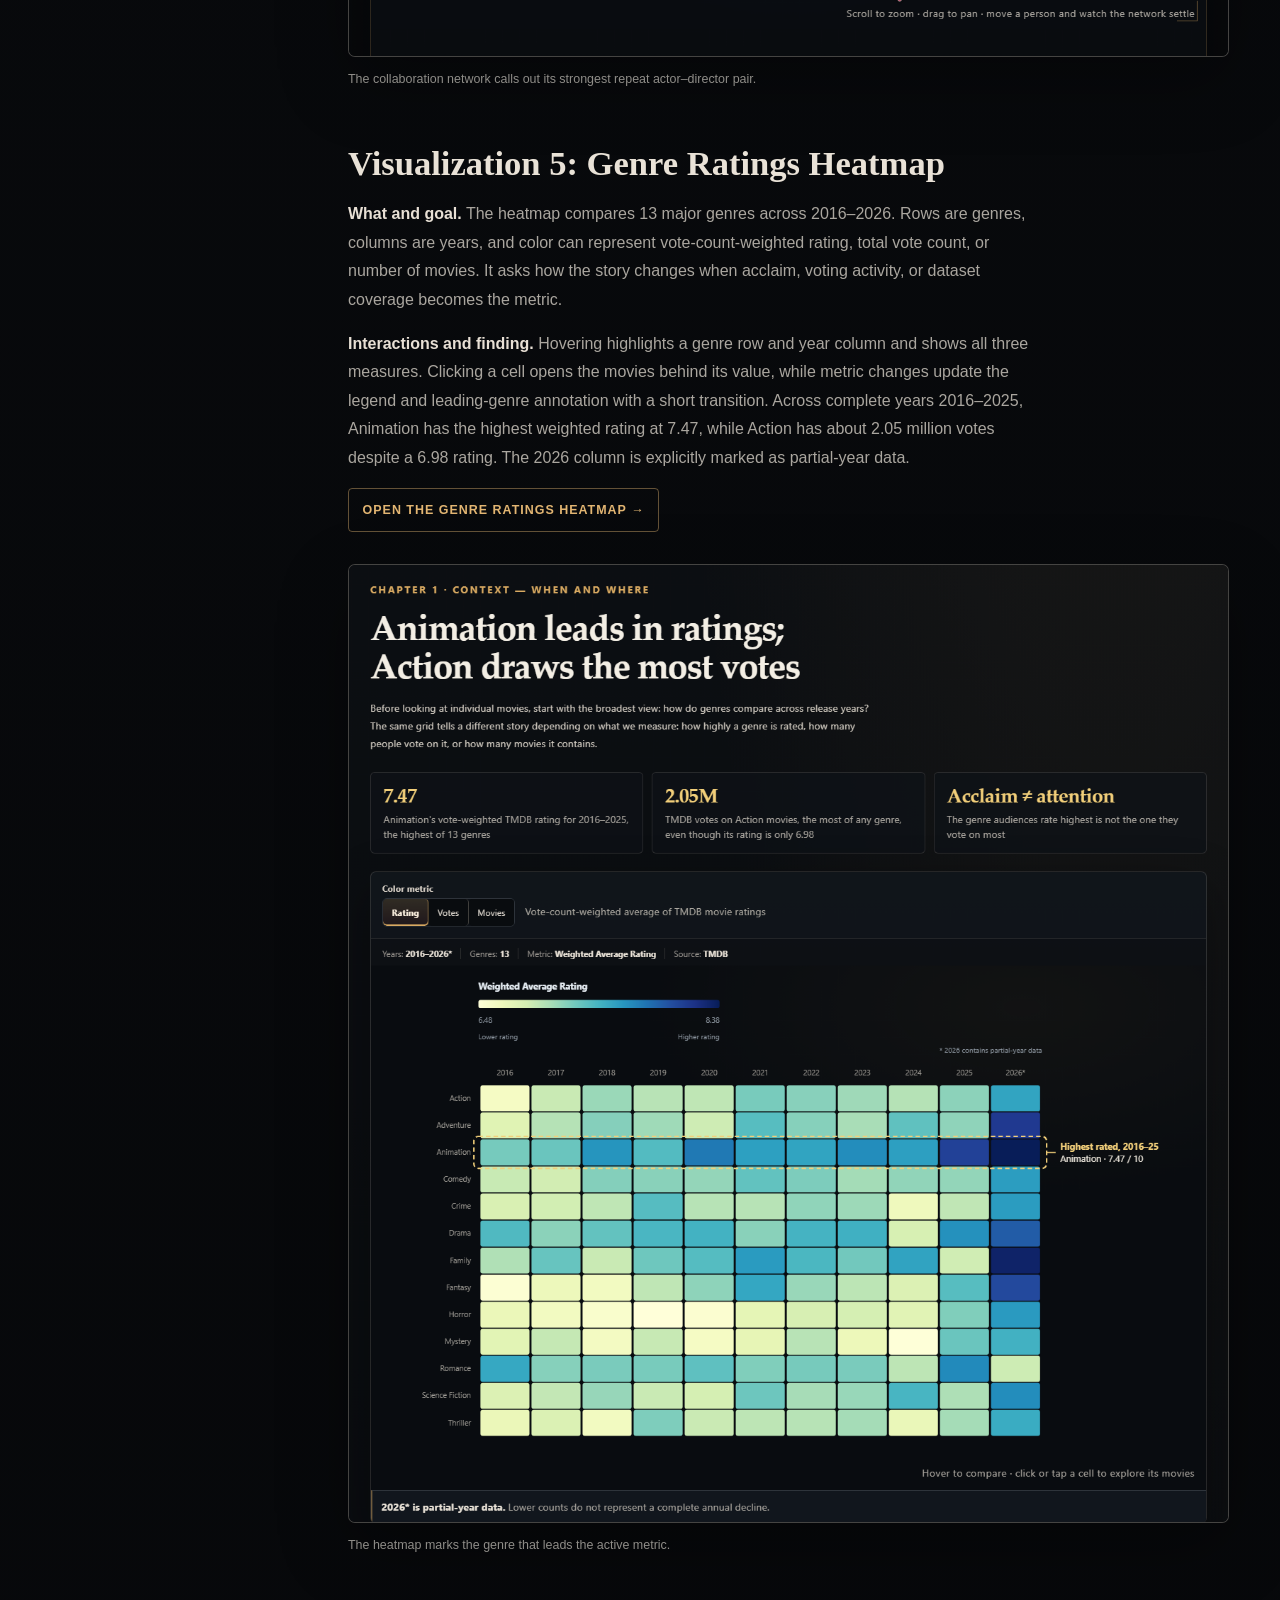
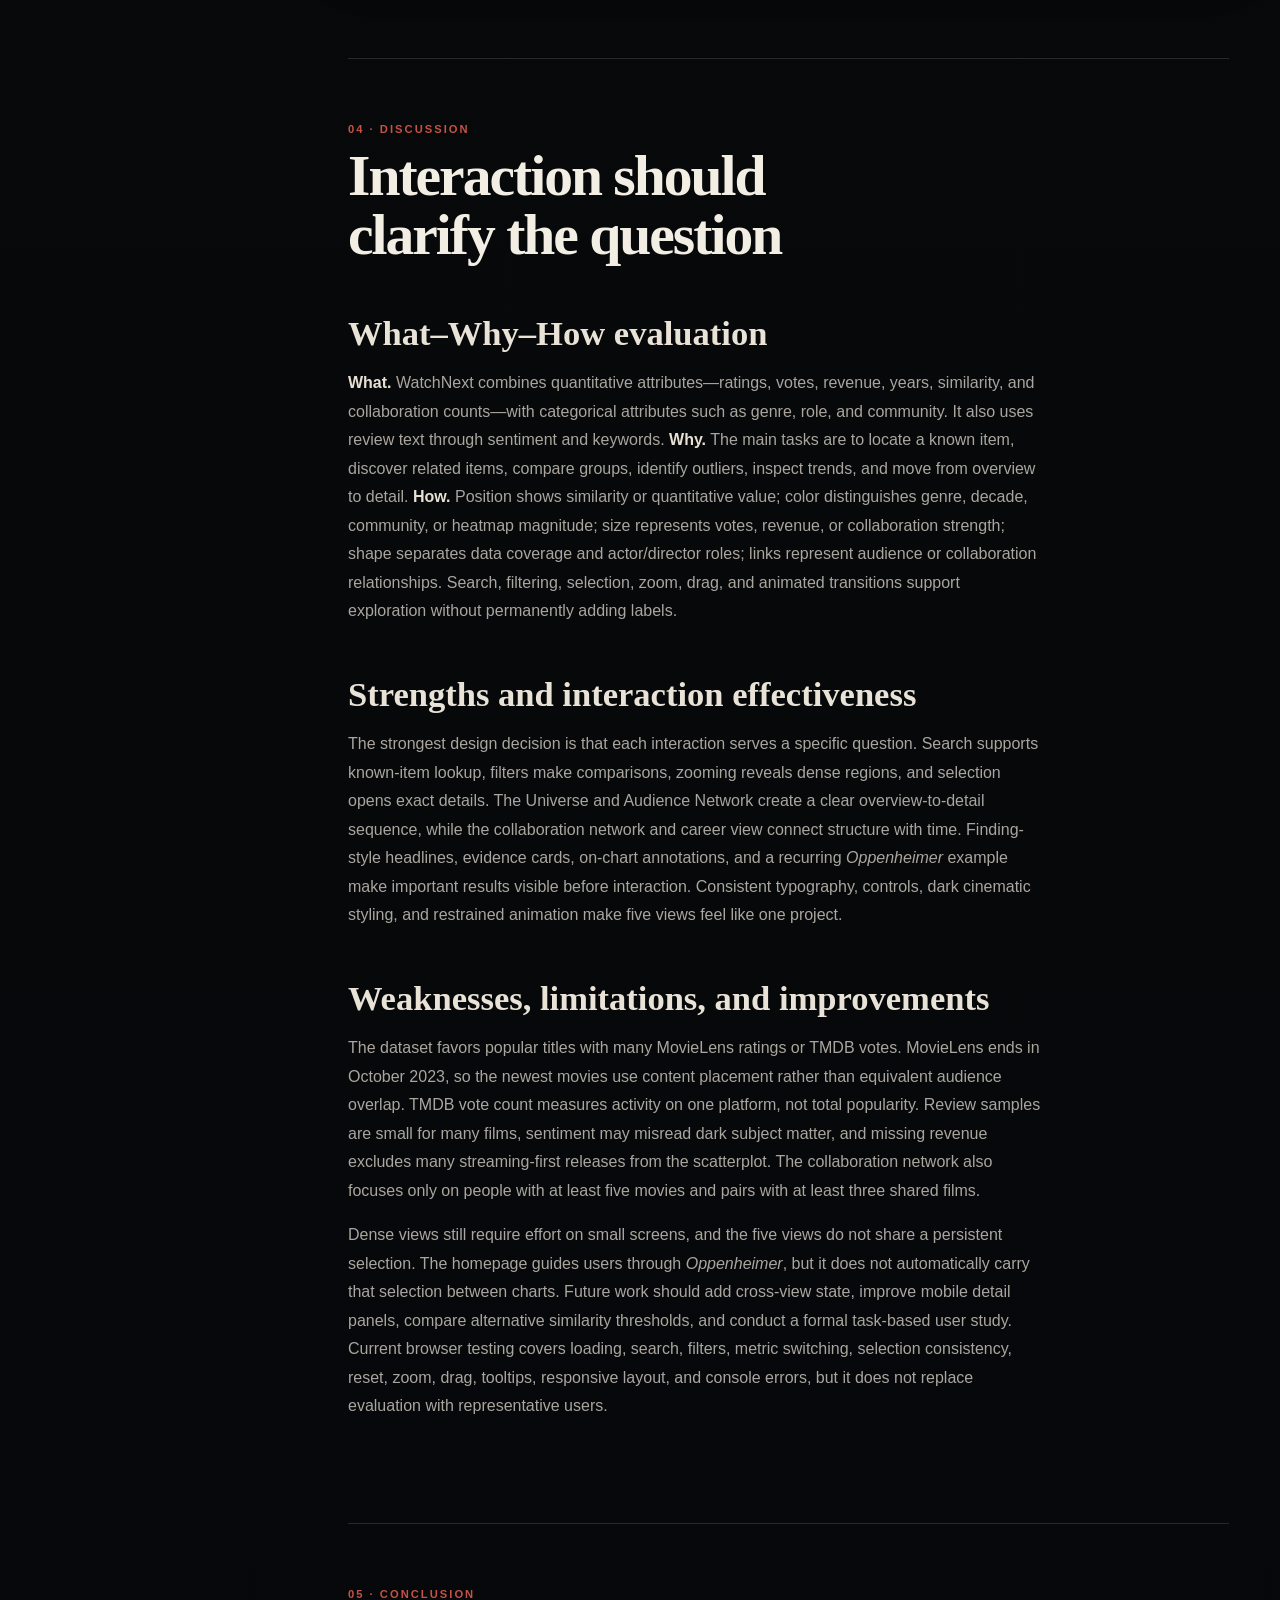
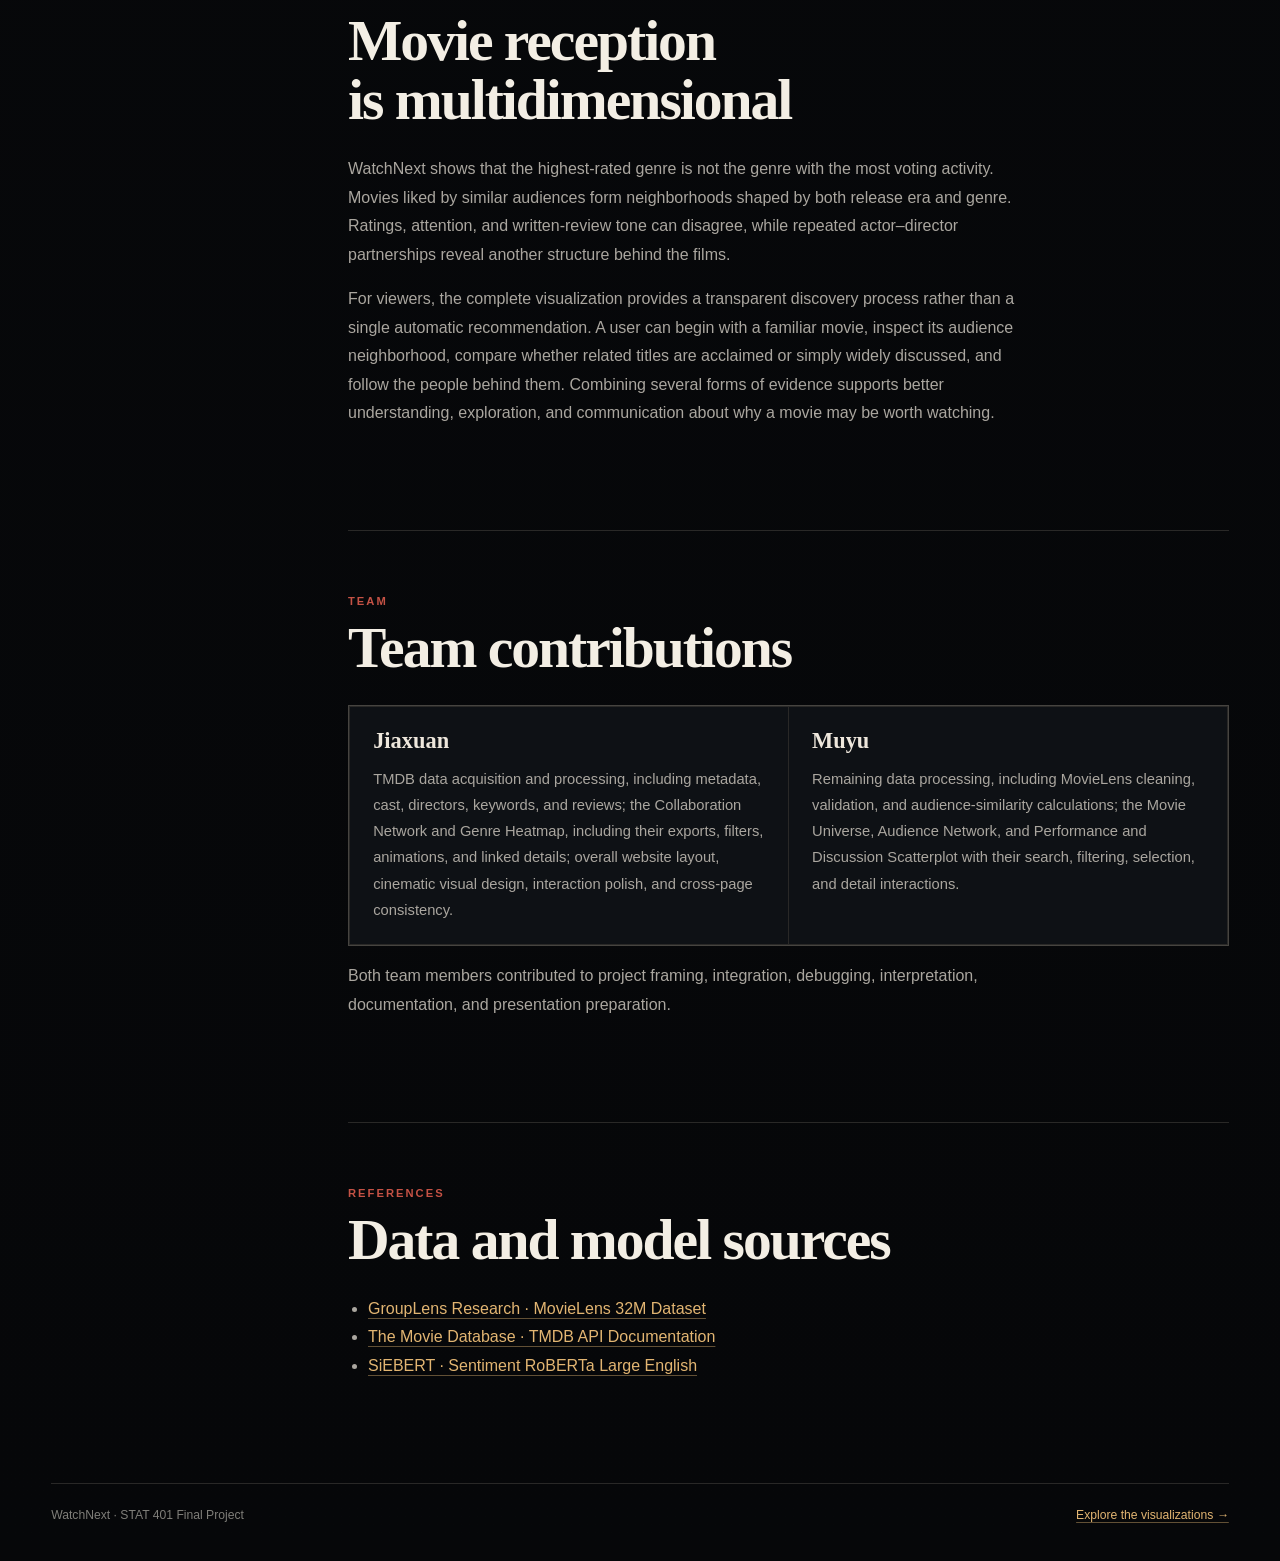
==== commit b49c4236: "Restructure final report and clarify storyline" ====
--- a/docs/report.html
+++ b/docs/report.html
@@ -8,7 +8,7 @@
   <title>WatchNext — Final Report</title>
   <link rel="stylesheet" href="css/style.css?v=20261017a" />
   <link rel="stylesheet" href="css/cinematic.css?v=20261017a" />
-  <link rel="stylesheet" href="css/report.css?v=20261017b" />
+  <link rel="stylesheet" href="css/report.css?v=20261018a" />
 </head>
 
 <body class="report-body">
@@ -28,7 +28,7 @@
     </p>
 
     <dl class="report-stats" aria-label="Project at a glance">
-      <div class="report-stat"><dt>Primary topics</dt><dd>4 visualizations</dd></div>
+      <div class="report-stat"><dt>Interactive views</dt><dd>5 visualizations</dd></div>
       <div class="report-stat"><dt>Processed set</dt><dd>2,914 movies</dd></div>
       <div class="report-stat"><dt>Audience data</dt><dd>32M ratings</dd></div>
       <div class="report-stat"><dt>Review corpus</dt><dd>11,481 reviews</dd></div>
@@ -39,11 +39,10 @@
     <aside class="report-toc" aria-label="Report contents">
       <p class="report-toc-title">In this report</p>
       <ol>
-        <li><a href="#summary">Executive Summary</a></li>
-        <li><a href="#motivation">Motivation &amp; Questions</a></li>
-        <li><a href="#data">Data &amp; Processing</a></li>
-        <li><a href="#visualizations">Visualizations &amp; Findings</a></li>
-        <li><a href="#evaluation">Design Evaluation</a></li>
+        <li><a href="#introduction">Introduction</a></li>
+        <li><a href="#method">Method</a></li>
+        <li><a href="#results">Results</a></li>
+        <li><a href="#discussion">Discussion</a></li>
         <li><a href="#conclusion">Conclusion</a></li>
         <li><a href="#contributions">Team Contributions</a></li>
         <li><a href="#references">References</a></li>
@@ -51,120 +50,126 @@
     </aside>
 
     <article class="report-article">
-      <section id="summary" class="report-section">
-        <span class="report-section-number">Executive Summary</span>
-        <h2>One score cannot explain why a movie matters.</h2>
-        <div class="report-summary">
-          <p>WatchNext asks: <strong>What makes audiences love a movie, and if they love one movie, what else might they love?</strong> A rating alone cannot explain whether a movie attracted attention, appealed to a particular audience, or belonged to a recurring creative partnership.</p>
-          <p>We created four connected visualization topics covering genre trends, audience similarity, rating versus discussion, and actor–director collaboration. The project combines MovieLens 32M with metadata and reviews collected from TMDB. After cleaning and merging both sources, the final dataset contains 2,914 movies.</p>
-          <p>The answer changes with the metric: Animation has the highest vote-count-weighted TMDB rating in the 2016–2025 data, while Action receives the most votes. Audience-similar movies strongly share both release era and genre, but rating, voting attention, and written-review tone do not always agree. Movie discovery therefore benefits from several forms of evidence rather than one score. The website presents the four topics as a story in four chapters, moving from genre context to audience neighborhoods, acclaim versus attention, and creative partnerships, and follows one movie, <em>Oppenheimer</em>, through every chapter.</p>
+      <section id="introduction" class="report-section">
+        <span class="report-section-number">01 · Introduction</span>
+        <h2>One score cannot explain why a movie matters</h2>
+        <p>Movie websites often reduce a title to a rating, genre, cast list, and popularity score. These values are useful for lookup, but they do not explain why two movies appeal to the same viewers, why a highly rated film may receive little attention, or how repeated creative partnerships connect groups of movies. WatchNext addresses this gap through an interactive website built around one question: <strong>What makes audiences love a movie, and if they love one movie, what else might they love?</strong></p>
+        <p>The intended audience is general moviegoers who want to discover films and understand the relationships behind ratings and recommendations. Our research questions ask how genre reception changes over time, which movies attract similar audiences, how rating differs from voting activity and review tone, and which actor–director partnerships recur across films and careers. Visualization is important because these questions involve spatial neighborhoods, multivariate comparisons, temporal patterns, and networks that are difficult to understand from a table or a single score. Five interactive views let users move from an overview to exact details while retaining the context needed to interpret each result.</p>
+      </section>
+
+      <section id="method" class="report-section">
+        <span class="report-section-number">02 · Method</span>
+        <h2>Connecting audience behavior with movie context</h2>
+
+        <h3>Data sources and acquisition</h3>
+        <p>The project combines <strong>MovieLens 32M</strong> with data collected from the <strong>TMDB API</strong>. MovieLens contains 32,000,204 ratings and 2,000,072 tags from 200,948 users across 87,585 movies. TMDB provides genres, release dates, ratings, vote counts, budget, revenue, cast, directors, keywords, and available written reviews. The historical track began with high-rating-count MovieLens titles matched to TMDB IDs. A second track was collected directly from TMDB to improve recent coverage because MovieLens ends in October 2023 and becomes thinner for newer releases. After duplicate TMDB IDs were removed, the processed dataset contained 2,914 movies: 1,998 historical titles and 916 recent titles.</p>
+
+        <h3>Cleaning, transformation, and analysis</h3>
+        <p>We parsed release years and genres, normalized external IDs, validated MovieLens ratings, removed duplicate user–movie pairs, and treated zero or clearly unrealistic budget and revenue values as missing. We collected each movie's top billed cast, directors, keywords, and reviews from TMDB. In total, 11,481 reviews covering 2,648 movies were cleaned and deduplicated. Review sentiment was estimated with <code>siebert/sentiment-roberta-large-english</code>, and review keywords were extracted with TF–IDF.</p>
+        <p>Visualization-specific transformations were created in Python. Audience similarity uses Jaccard overlap between users who rated both movies at least 4 out of 5; UMAP places those distances in the Movie Universe. Discussion is measured as TMDB vote-count percentile among movies released within ±2 years. Collaboration strength counts shared actor–director films, and network communities are detected from the collaboration structure. Genre–year ratings are weighted by each movie's TMDB vote count. Exported JSON files keep browser loading focused and reproducible.</p>
+
+        <h3>Visualization technologies and implementation</h3>
+        <p>The data pipeline uses Python, pandas, NumPy, scikit-learn, UMAP, NetworkX, Transformers, and TF–IDF. The website uses HTML, CSS, JavaScript, and D3.js. Canvas supports the dense Movie Universe, while SVG supports the scatterplot, networks, heatmap, axes, and transitions. Shared styling creates a consistent cinematic interface. Search, filters, tooltips, zooming, dragging, selection, reset behavior, and responsive layouts were tested in the browser.</p>
+      </section>
+
+      <section id="results" class="report-section">
+        <span class="report-section-number">03 · Results</span>
+        <h2>Five views reveal different parts of movie reception</h2>
+        <p>The final website contains <strong>five visualization views</strong> organized into four connected story topics. The Movie Universe and Audience Network are separate views but work together as Visualization 1 on the website: the first provides an overview and the second provides details for one selected movie. The homepage presents the heatmap first to establish context, then follows <em>Oppenheimer</em> through audience, response, and collaboration views.</p>
+
+        <nav class="report-view-links" aria-label="Jump to a visualization result">
+          <a href="#movie-universe"><span>01</span>Movie Universe</a>
+          <a href="#audience-network"><span>02</span>Audience Network</a>
+          <a href="#scatterplot"><span>03</span>Scatterplot</a>
+          <a href="#collaboration-network"><span>04</span>Collaboration Network</a>
+          <a href="#genre-heatmap"><span>05</span>Genre Heatmap</a>
+        </nav>
+
+        <div id="movie-universe" class="report-view">
+          <h3>Visualization 1: Movie Universe</h3>
+          <p><strong>What and goal.</strong> The Movie Universe places all 2,914 movies as stars. The 2,759 movies with MovieLens data are positioned by audience overlap; 155 newer movies without audience data use content-based placement and a four-point shape. The view asks where a movie belongs among titles liked by similar audiences.</p>
+          <p><strong>Interactions and finding.</strong> Users can search, hover, zoom, pan, click a movie, and switch color between genre and decade. The layout reveals that audience neighborhoods are shaped by both era and genre: 77.1% of stored neighbors share a release decade and 90.0% share at least one genre. A ring marks the eight <em>Harry Potter</em> films as one recognizable neighborhood.</p>
+          <p><a class="report-viz-link" href="viz1.html">Open the Movie Universe →</a></p>
+          <figure class="report-figure">
+            <img src="report-assets/viz1.png" alt="The Movie Universe placing films by shared audience and marking the Harry Potter neighborhood" width="1240" height="1110" loading="lazy" />
+            <figcaption>The Movie Universe places films by shared audience and marks the Harry Potter neighborhood.</figcaption>
+          </figure>
+        </div>
+
+        <div id="audience-network" class="report-view">
+          <h3>Visualization 2: Audience Network</h3>
+          <p><strong>What and goal.</strong> The Audience Network turns the universe overview into details for one selected movie. Links represent audience overlap between movies, while side panels explain shared genres, people, keywords, and content-based suggestions for recent titles. It addresses the question: what else do viewers of this movie also like?</p>
+          <p><strong>Interactions and finding.</strong> Users can search for a title, recenter the network, drag nodes, highlight a genre, inspect exact similarity values, and move between connected movies. Across 33,108 stored neighbor relationships, 36.8% share the same primary genre compared with 12.2% of all movie pairs. The result shows that audience similarity adds evidence beyond a simple genre label while still reflecting genre and release era.</p>
+          <p><a class="report-viz-link" href="viz1.html#audience">Open the Audience Network →</a></p>
+        </div>
+
+        <div id="scatterplot" class="report-view">
+          <h3>Visualization 3: Performance and Discussion Scatterplot</h3>
+          <p><strong>What and goal.</strong> Each bubble represents a movie with box-office data. The default view compares rating with discussion relative to movies released within ±2 years; a second view compares rating with positive written-review tone. Bubble size represents revenue and color represents primary genre. The goal is to distinguish acclaim, attention, and written response.</p>
+          <p><strong>Interactions and finding.</strong> Users can search, filter by genre or decade, switch rating sources, select a quadrant, brush to zoom, and open movie details. <em>The Hunt</em> is rated 8.1 but has more votes than only 10% of movies from its era. <em>Oppenheimer</em> is rated 8.0 and is more discussed than 98%, while <em>Suicide Squad</em> is rated 5.9 but is more discussed than 97%. High ratings and high attention are therefore not equivalent.</p>
+          <p><a class="report-viz-link" href="viz2.html">Open the Performance and Discussion Scatterplot →</a></p>
+          <figure class="report-figure">
+            <img src="report-assets/viz2.png" alt="The scatterplot labeling three contrasting relationships between rating and discussion" width="1240" height="1250" loading="lazy" />
+            <figcaption>The scatterplot labels three contrasting relationships between rating and discussion.</figcaption>
+          </figure>
+        </div>
+
+        <div id="collaboration-network" class="report-view">
+          <h3>Visualization 4: Actor–Director Collaboration Network</h3>
+          <p><strong>What and goal.</strong> This network contains 318 actors and directors connected by 278 repeat-collaboration links. Circles are actors, diamonds are directors, node size is current collaboration strength, edge width is shared movies, and color is a detected collaboration community. A linked career chart maps year, TMDB rating, revenue, and primary genre for the selected person.</p>
+          <p><strong>Interactions and finding.</strong> Users can search, filter by the genres of shared movies, change the minimum collaboration threshold, zoom, pan, drag individual nodes, select a collaborator, and reset the view. The genre filter recomputes every link from shared movie IDs. Bill Murray and Wes Anderson form the strongest displayed pair with eight shared films; Johnny Depp–Tim Burton and Robert De Niro–Martin Scorsese each share seven. Repeated partnerships form interpretable creative communities.</p>
+          <p><a class="report-viz-link" href="viz3.html">Open the Collaboration Network →</a></p>
+          <figure class="report-figure">
+            <img src="report-assets/viz3.png" alt="The collaboration network calling out its strongest repeat actor-director pair" width="1240" height="1360" loading="lazy" />
+            <figcaption>The collaboration network calls out its strongest repeat actor–director pair.</figcaption>
+          </figure>
+        </div>
+
+        <div id="genre-heatmap" class="report-view">
+          <h3>Visualization 5: Genre Ratings Heatmap</h3>
+          <p><strong>What and goal.</strong> The heatmap compares 13 major genres across 2016–2026. Rows are genres, columns are years, and color can represent vote-count-weighted rating, total vote count, or number of movies. It asks how the story changes when acclaim, voting activity, or dataset coverage becomes the metric.</p>
+          <p><strong>Interactions and finding.</strong> Hovering highlights a genre row and year column and shows all three measures. Clicking a cell opens the movies behind its value, while metric changes update the legend and leading-genre annotation with a short transition. Across complete years 2016–2025, Animation has the highest weighted rating at 7.47, while Action has about 2.05 million votes despite a 6.98 rating. The 2026 column is explicitly marked as partial-year data.</p>
+          <p><a class="report-viz-link" href="viz4.html">Open the Genre Ratings Heatmap →</a></p>
+          <figure class="report-figure">
+            <img src="report-assets/viz4.png" alt="The heatmap marking the genre that leads the active metric" width="1240" height="1350" loading="lazy" />
+            <figcaption>The heatmap marks the genre that leads the active metric.</figcaption>
+          </figure>
         </div>
       </section>
 
-      <section id="motivation" class="report-section">
-        <span class="report-section-number">01 · Motivation</span>
-        <h2>Questions designed for curious moviegoers</h2>
-        <p>Movie websites usually present each title as an independent page with a rating, genre, cast list, and popularity information. This is useful for looking up one movie, but it does not clearly show relationships between movies, audiences, or filmmakers. Our intended audience is general moviegoers who want to discover films and understand why certain titles stand out.</p>
-        <ol class="report-question-list">
-          <li>How do genre ratings and audience voting activity change over time?</li>
-          <li>Which movies appeal to similar audiences, and what do those relationships share?</li>
-          <li>How are audience rating, discussion level, and written-review tone different?</li>
-          <li>What repeated actor–director partnerships appear, and how do careers change over time?</li>
-        </ol>
-        <p>Visualization is appropriate because these questions involve spatial relationships, multivariate comparisons, networks, and time. Interactive views make it possible to recognize clusters and outliers, compare groups, and move from an overview to exact details.</p>
-      </section>
+      <section id="discussion" class="report-section">
+        <span class="report-section-number">04 · Discussion</span>
+        <h2>Interaction should clarify the question</h2>
 
-      <section id="data" class="report-section">
-        <span class="report-section-number">02 · Data</span>
-        <h2>Connecting audience behavior with movie context</h2>
-        <p><strong>MovieLens 32M</strong> contains 32,000,204 ratings and 2,000,072 tags from 200,948 users across 87,585 movies. It provides the user-level behavior required for audience similarity. The <strong>TMDB API</strong> supplies genres, release dates, ratings, vote counts, budget, revenue, cast, directors, keywords, and available reviews.</p>
-        <p>We created the final dataset through two tracks. The historical track began with high-activity MovieLens titles selected by rating count and matched to TMDB IDs. The recent track was collected directly from TMDB to improve coverage after 2016 because MovieLens ratings end in October 2023 and become thinner for newer releases. After duplicate TMDB IDs were removed, the tracks produced 2,914 movies: 1,998 historical (released 1922–2022) and 916 recent (2016–2026).</p>
-        <p>MovieLens titles, years, genres, ratings, timestamps, and external IDs were cleaned and validated before audience overlap was calculated. From TMDB, we collected movie records, top cast, directors, keywords, and reviews. Zero or clearly unrealistic budget and revenue values were treated as missing. We cleaned and deduplicated 11,481 reviews covering about 2,650 movies, estimated sentiment with <code>siebert/sentiment-roberta-large-english</code>, and extracted review keywords using TF–IDF. Visualization-specific JSON files allow each browser view to load only the fields it needs. The complete Python pipeline is documented in <a href="https://github.com/blackcatyu/WatchNext/blob/main/data/README.md">data/README.md</a>.</p>
-      </section>
+        <h3>What–Why–How evaluation</h3>
+        <p><strong>What.</strong> WatchNext combines quantitative attributes—ratings, votes, revenue, years, similarity, and collaboration counts—with categorical attributes such as genre, role, and community. It also uses review text through sentiment and keywords. <strong>Why.</strong> The main tasks are to locate a known item, discover related items, compare groups, identify outliers, inspect trends, and move from overview to detail. <strong>How.</strong> Position shows similarity or quantitative value; color distinguishes genre, decade, community, or heatmap magnitude; size represents votes, revenue, or collaboration strength; shape separates data coverage and actor/director roles; links represent audience or collaboration relationships. Search, filtering, selection, zoom, drag, and animated transitions support exploration without permanently adding labels.</p>
 
-      <section id="visualizations" class="report-section">
-        <span class="report-section-number">03 · Visualizations</span>
-        <h2>Four views, one connected movie story</h2>
+        <h3>Strengths and interaction effectiveness</h3>
+        <p>The strongest design decision is that each interaction serves a specific question. Search supports known-item lookup, filters make comparisons, zooming reveals dense regions, and selection opens exact details. The Universe and Audience Network create a clear overview-to-detail sequence, while the collaboration network and career view connect structure with time. Finding-style headlines, evidence cards, on-chart annotations, and a recurring <em>Oppenheimer</em> example make important results visible before interaction. Consistent typography, controls, dark cinematic styling, and restrained animation make five views feel like one project.</p>
 
-        <h3>How the website tells the story</h3>
-        <p>The homepage presents the four topics as chapters in story order rather than in visualization-number order. The standalone pages keep their original numbers.</p>
-        <div class="report-table-wrap">
-          <table class="report-story-table">
-            <thead><tr><th>Chapter</th><th>Story stage</th><th>Visualization</th><th>Finding-style headline</th></tr></thead>
-            <tbody>
-              <tr><td>1</td><td>Context: when and where</td><td>Visualization 4, Genre Heatmap</td><td>Animation leads in ratings; Action draws the most votes</td></tr>
-              <tr><td>2</td><td>Overview and detail: what and where</td><td>Visualization 1, Movie Universe and Audience Network</td><td>Audience taste creates neighborhoods shaped by both era and genre</td></tr>
-              <tr><td>3</td><td>Important difference: what relationships exist</td><td>Visualization 2, Performance and Discussion Scatterplot</td><td>A movie can be loved, widely discussed, or warmly reviewed — these are not the same thing</td></tr>
-              <tr><td>4</td><td>People and relationships: who is involved</td><td>Visualization 3, Collaboration Network and Career View</td><td>Repeated creative partnerships form durable movie communities</td></tr>
-              <tr><td>—</td><td>Insight: why it matters</td><td>Conclusion, no new chart</td><td>Finding a meaningful next movie takes more than one score</td></tr>
-            </tbody>
-          </table>
-        </div>
-        <p>Every chapter follows the same structure. A finding-style headline states the result, and three evidence cards give the supporting numbers before the viewer interacts. The chart carries an annotation that marks the same finding, so it is visible without hovering. Below the chart, a “How to read it” note explains the encodings, a “Try this” prompt suggests one interaction that extends the finding, and a “Keep in mind” note places caveats beside the claim they qualify. A transition sentence then turns the finding into the next chapter's question. One movie, <em>Oppenheimer</em> (2023), is followed through all four chapters because it appears in every topic. The conclusion lists four takeaways that link back to their chapters, and the full data and methods material sits in an appendix after the story.</p>
-
-        <h3>Chapter 1 · Visualization 4: Genre Ratings Over Time</h3>
-        <p><strong>What.</strong> This heatmap compares 13 major genres across 2016–2026. Rows are genres, columns are years, and the default color is the vote-count-weighted average TMDB rating. Users can recolor the same grid by total votes or number of movies. Multi-genre movies can contribute to more than one row.</p>
-        <p><strong>Why and how.</strong> A fixed grid makes evaluation, voting activity, and dataset coverage directly comparable. Hovering emphasizes a genre row and year column and shows all three measures. Clicking a cell pins it and opens its contributing movies. Metric changes animate briefly and update the legend, units, and labels together. Excluding partial 2026, Animation has the highest 2016–2025 weighted rating at 7.47, while Action receives about 2.05 million votes despite a weighted rating of 6.98. A visible note explains that the 28 movies in 2026 are partial-year coverage, not a complete annual decline.</p>
-        <p><strong>Annotation.</strong> A dashed outline marks the genre that leads the selected metric over the complete years 2016–2025, with its value beside the row. The outline moves when the metric changes, from Animation for rating to Action for votes, which makes the chapter's point directly on the chart. <em>Oppenheimer</em> is the most-voted movie in the 2023 Drama cell.</p>
-        <figure class="report-figure">
-          <img src="report-assets/viz4.png" alt="Chapter 1 of the WatchNext homepage: finding headline, evidence cards, and the genre heatmap with the leading genre outlined" width="1240" height="1350" loading="lazy" />
-          <figcaption>Chapter 1 states its finding first; the outline marks the genre that leads the active metric.</figcaption>
-        </figure>
-
-        <h3>Chapter 2 · Visualization 1: Movie Universe and Audience Similarity Network</h3>
-        <p><strong>What.</strong> Visualization 1 contains two coordinated views of one audience-similarity topic. The Movie Universe shows all 2,914 movies as stars. The 2,759 films with MovieLens data are positioned using UMAP on audience-overlap distances. Another 155 newer films are placed by content similarity and use a different star shape. The Audience Network shows a smaller neighborhood connected through shared users who rated both movies at least 4 out of 5.</p>
-        <p><strong>Why and how.</strong> The universe answers “where does this movie belong?”, while the network answers “what else do its viewers like?” Users can zoom, pan, search, switch between genre and decade colors, select a movie, and open its network neighborhood. Network interactions include recentering, dragging, genre highlighting, shared-attribute details, and recent content-based suggestions. Across 33,108 stored neighbor relationships, 77.1% connect movies from the same decade, compared with 19.6% for random pairs. In addition, 90.0% share at least one genre, compared with 50.9% for random pairs, and 36.8% share the same primary genre, compared with 12.4%. Audience neighborhoods therefore reflect both era and genre.</p>
-        <p><strong>Annotation.</strong> A dashed ring marks the eight Harry Potter films, which all sit in one audience neighborhood. The chapter text adds that a franchise can still split by era: <em>Toy Story</em> and <em>Toy Story 2</em> sit among 1990s films, while <em>Toy Story 4</em> sits among 2010s releases. The “Try this” prompt asks viewers to switch to decade colors, where the map runs from older films on the left to recent releases on the right, and a link opens <em>Oppenheimer</em>'s audience neighborhood.</p>
-        <figure class="report-figure">
-          <img src="report-assets/viz1.png" alt="Chapter 2 of the WatchNext homepage: finding headline, evidence cards, and the Movie Universe with the Harry Potter films ringed" width="1240" height="1110" loading="lazy" />
-          <figcaption>Chapter 2 places every movie by shared audience; the ring marks one franchise neighborhood.</figcaption>
-        </figure>
-
-        <h3>Chapter 3 · Visualization 2: Movie Performance and Audience Discussion</h3>
-        <p><strong>What.</strong> This scatterplot compares ratings with two forms of audience response. In the default view, the x-axis is rating and the y-axis is discussion, measured by TMDB vote count relative to movies released within plus or minus two years. The second view compares rating with positive written-review share. Bubble size represents revenue and color represents primary genre.</p>
-        <p><strong>Why and how.</strong> The chart separates acclaim from attention and reveals “hidden gems,” widely discussed lower-rated movies, and disagreement between ratings and written reviews. Users can select a region, search, filter by genre or decade, switch rating sources, brush to zoom, and click a bubble for movie details. Animated transitions preserve point relationships when the view changes. These are descriptive patterns, not causal conclusions.</p>
-        <p><strong>Annotation.</strong> Three movies are labeled directly on the chart, one for each contrast. <em>The Hunt</em> (2012) is rated 8.1 but has more votes than only 10% of movies from its era. <em>Oppenheimer</em> is rated 8.0 and is more discussed than 98% of its era. <em>Suicide Squad</em> is rated 5.9 yet is more discussed than 97% of its era. The labels hide in the review-tone view and while a movie is selected, so they do not compete with the viewer's own exploration.</p>
-        <figure class="report-figure">
-          <img src="report-assets/viz2.png" alt="Chapter 3 of the WatchNext homepage: finding headline, evidence cards, and the scatterplot with The Hunt, Oppenheimer, and Suicide Squad labeled" width="1240" height="1250" loading="lazy" />
-          <figcaption>Chapter 3 labels one movie for each contrast between rating and discussion.</figcaption>
-        </figure>
-
-        <h3>Chapter 4 · Visualization 3: Actor–Director Collaboration and Career View</h3>
-        <p><strong>What.</strong> The network contains 318 actors and directors connected by 278 repeated-collaboration links. Circles represent actors, diamonds represent directors, node size represents collaboration strength, edge width represents shared movies, and color represents a community detected from the network. Selecting a person opens a career chart where year is mapped to the x-axis, TMDB rating to the y-axis, revenue to circle size, and genre to color.</p>
-        <p><strong>Why and how.</strong> The network reveals recurring creative relationships, while the career chart connects the overview to one person's work. Users can search, select a genre, change the shared-movie threshold, zoom, pan, drag individual nodes, select collaborators, and reset the state. The genre filter recomputes collaboration counts from shared movie IDs rather than only hiding nodes. Short force-based transitions use attraction, repulsion, collision, and community forces to preserve the viewer's mental map. Bill Murray and Wes Anderson form the strongest displayed collaboration with eight shared movies; Johnny Depp and Tim Burton, and Robert De Niro and Martin Scorsese, each share seven.</p>
-        <p><strong>Annotation and guidance.</strong> A callout rings Bill Murray and Wes Anderson and labels them as the strongest repeat pair; it disappears while a person is focused. On the standalone page, a short guide card explains how to read the network and offers a “Try Christopher Nolan” button. Nolan's career chart places <em>Oppenheimer</em> among his 12 films in the dataset, which completes the case study.</p>
-        <figure class="report-figure">
-          <img src="report-assets/viz3.png" alt="Chapter 4 of the WatchNext homepage: finding headline, evidence cards, and the collaboration network with the strongest repeat pair called out" width="1240" height="1360" loading="lazy" />
-          <figcaption>Chapter 4 calls out the strongest repeat actor–director pair in the network.</figcaption>
-        </figure>
-      </section>
-
-      <section id="evaluation" class="report-section">
-        <span class="report-section-number">04 · Evaluation</span>
-        <h2>Interaction should clarify the question</h2>
-        <p>The project's main strength is that each interaction supports a clear task. Search locates a known movie or person, filters support comparison, zooming reveals dense areas, and selection connects overview with detail. Consistent typography, controls, dark cinematic styling, movie-inspired elements, and restrained transitions make the four topics feel like one website.</p>
-        <p>Important limitations remain. The dataset favors titles with more MovieLens ratings or TMDB votes and is not representative of every released film. The newest movies do not have equivalent audience-overlap data. TMDB vote count measures voting activity, not complete popularity or discussion. Review samples are small for many movies, and the sentiment model may read dark subject matter as negative tone. Revenue is also missing for many streaming-first releases. Finally, Visualization 3 intentionally emphasizes people with at least five movies and collaborations with at least three shared films.</p>
-        <p>During development, we tested loading, search, filtering, metric switching, selection, reset behavior, zooming, dragging, tooltips, responsive layout, and console errors in the browser. We prepared a task-based think-aloud plan, but a larger formal user study has not yet been completed. Since the first version, the homepage has replaced plan-style descriptions with a guided story: finding headlines, evidence cards, on-chart annotations, caveats placed beside their claims, and a recurring case study. Future improvements include collecting structured user feedback and carrying a selected movie or person between views automatically; the <em>Oppenheimer</em> thread is currently guided by prompts rather than linked selection.</p>
+        <h3>Weaknesses, limitations, and improvements</h3>
+        <p>The dataset favors popular titles with many MovieLens ratings or TMDB votes. MovieLens ends in October 2023, so the newest movies use content placement rather than equivalent audience overlap. TMDB vote count measures activity on one platform, not total popularity. Review samples are small for many films, sentiment may misread dark subject matter, and missing revenue excludes many streaming-first releases from the scatterplot. The collaboration network also focuses only on people with at least five movies and pairs with at least three shared films.</p>
+        <p>Dense views still require effort on small screens, and the five views do not share a persistent selection. The homepage guides users through <em>Oppenheimer</em>, but it does not automatically carry that selection between charts. Future work should add cross-view state, improve mobile detail panels, compare alternative similarity thresholds, and conduct a formal task-based user study. Current browser testing covers loading, search, filters, metric switching, selection consistency, reset, zoom, drag, tooltips, responsive layout, and console errors, but it does not replace evaluation with representative users.</p>
       </section>
 
       <section id="conclusion" class="report-section">
         <span class="report-section-number">05 · Conclusion</span>
         <h2>Movie reception is multidimensional</h2>
-        <p>WatchNext shows that the genre with the highest rating is not necessarily the one with the most voting activity. Audience-similar films form neighborhoods shaped by era and genre, while ratings, attention, and written reactions can disagree. Repeated actor–director partnerships add another structural view of how movies are connected.</p>
-        <p>Instead of producing one automatic recommendation, WatchNext offers a transparent exploration process. A viewer can begin with a familiar movie, inspect its audience neighborhood, compare acclaim with attention, and follow the people behind it. This answers our original question by showing not only which movies audiences value, but also how those movies connect to other titles, audience behavior, and filmmakers.</p>
+        <p>WatchNext shows that the highest-rated genre is not the genre with the most voting activity. Movies liked by similar audiences form neighborhoods shaped by both release era and genre. Ratings, attention, and written-review tone can disagree, while repeated actor–director partnerships reveal another structure behind the films.</p>
+        <p>For viewers, the complete visualization provides a transparent discovery process rather than a single automatic recommendation. A user can begin with a familiar movie, inspect its audience neighborhood, compare whether related titles are acclaimed or simply widely discussed, and follow the people behind them. Combining several forms of evidence supports better understanding, exploration, and communication about why a movie may be worth watching.</p>
       </section>
 
       <section id="contributions" class="report-section">
-        <span class="report-section-number">06 · Team</span>
+        <span class="report-section-number">Team</span>
         <h2>Team contributions</h2>
         <div class="report-contributions">
           <div class="report-contribution">
             <h3>Jiaxuan</h3>
-            <p>TMDB data acquisition and processing, including metadata, cast, directors, keywords, and reviews; Visualizations 3 and 4 and their data exports, filters, animations, and linked details; overall site layout, cinematic visual design, interaction polish, and cross-page consistency.</p>
+            <p>TMDB data acquisition and processing, including metadata, cast, directors, keywords, and reviews; the Collaboration Network and Genre Heatmap, including their exports, filters, animations, and linked details; overall website layout, cinematic visual design, interaction polish, and cross-page consistency.</p>
           </div>
           <div class="report-contribution">
             <h3>Muyu</h3>
-            <p>Data pipeline: collecting and cleaning MovieLens and TMDB data and merging them into the final 2,914-movie dataset; review sentiment, review keywords, and MovieLens audience similarity; Visualizations 1 and 2, including the Movie Universe, Audience Network, and performance/discussion scatterplot with search, filtering, selection, and detail interactions; the homepage story and its on-chart annotations, and the report update.</p>
+            <p>Remaining data processing, including MovieLens cleaning, validation, and audience-similarity calculations; the Movie Universe, Audience Network, and Performance and Discussion Scatterplot with their search, filtering, selection, and detail interactions.</p>
           </div>
         </div>
         <p>Both team members contributed to project framing, integration, debugging, interpretation, documentation, and presentation preparation.</p>
--- a/docs/css/report.css
+++ b/docs/css/report.css
@@ -45,12 +45,19 @@
 .report-story-table th { padding: 0.75rem 0.9rem; color: var(--cinema-gold); background: rgba(13, 16, 20, 0.96); font-size: 0.68rem; font-weight: 800; letter-spacing: 0.12em; text-align: left; text-transform: uppercase; }
 .report-story-table td { padding: 0.75rem 0.9rem; color: #aaa69f; border-top: 1px solid rgba(222, 211, 194, 0.11); vertical-align: top; }
 .report-story-table td:last-child { color: #e8e0d5; font-family: var(--cinema-serif); }
+.report-view-links { display: grid; grid-template-columns: repeat(5, minmax(0, 1fr)); gap: 1px; max-width: 900px; margin: 1.8rem 0 3.2rem; padding: 1px; background: var(--cinema-line); border: 1px solid var(--cinema-line); }
+.report-view-links a { display: flex; flex-direction: column; gap: 0.35rem; min-width: 0; padding: 0.9rem 0.8rem 1rem; color: #d8d1c7; background: rgba(13, 16, 20, 0.96); font-family: var(--cinema-serif); font-size: 0.92rem; line-height: 1.25; text-decoration: none; transition: color 160ms ease, background 160ms ease; }
+.report-view-links a:hover { color: #f0c98d; background: rgba(226, 181, 114, 0.08); }
+.report-view-links span { color: var(--cinema-red); font-family: var(--cinema-sans); font-size: 0.65rem; font-weight: 800; letter-spacing: 0.13em; }
+.report-view { scroll-margin-top: 1.5rem; }
+.report-viz-link { display: inline-flex; align-items: center; min-height: 2.5rem; padding: 0.62rem 0.85rem; border: 1px solid rgba(226, 181, 114, 0.42); border-radius: 4px; font-size: 0.78rem; font-weight: 800; letter-spacing: 0.08em; text-decoration: none; text-transform: uppercase; transition: color 160ms ease, border-color 160ms ease, background 160ms ease; }
+.report-viz-link:hover { color: #f6d39e; background: rgba(226, 181, 114, 0.08); border-color: rgba(226, 181, 114, 0.75); }
 .report-contributions { display: grid; grid-template-columns: repeat(2, minmax(0, 1fr)); gap: 1px; max-width: 900px; margin-top: 1.7rem; padding: 1px; background: var(--cinema-line); border: 1px solid var(--cinema-line); }
 .report-contribution { padding: 1.35rem 1.45rem; background: rgba(13, 16, 20, 0.96); }
 .report-contribution h3 { margin: 0 0 0.7rem; color: #eee7dc; font-size: 1.4rem; }
 .report-contribution p { margin: 0; font-size: 0.92rem; }
 .report-references { padding-left: 1.25rem; }
 .report-footer { display: flex; align-items: center; justify-content: space-between; gap: 1rem; padding-top: 1.5rem; color: #7f7e79; border-top: 1px solid var(--cinema-line); font-size: 0.76rem; }
-@media (max-width: 880px) { .report-stats { grid-template-columns: repeat(2, minmax(0, 1fr)); } .report-layout { grid-template-columns: 1fr; gap: 3rem; } .report-toc { position: static; } .report-toc ol { display: grid; grid-template-columns: repeat(2, minmax(0, 1fr)); gap: 0 1.5rem; } }
-@media (max-width: 640px) { .report-topbar { align-items: flex-start; flex-direction: column; margin-bottom: 3.5rem; } .report-title { overflow-wrap: anywhere; font-size: clamp(2.5rem, 13vw, 4.6rem); } .report-stats, .report-contributions { grid-template-columns: 1fr; } .report-toc ol { grid-template-columns: 1fr; } .report-question-list li { padding-left: 2.6rem; } .report-footer { align-items: flex-start; flex-direction: column; } }
+@media (max-width: 880px) { .report-stats { grid-template-columns: repeat(2, minmax(0, 1fr)); } .report-layout { grid-template-columns: 1fr; gap: 3rem; } .report-toc { position: static; } .report-toc ol { display: grid; grid-template-columns: repeat(2, minmax(0, 1fr)); gap: 0 1.5rem; } .report-view-links { grid-template-columns: repeat(2, minmax(0, 1fr)); } }
+@media (max-width: 640px) { .report-topbar { align-items: flex-start; flex-direction: column; margin-bottom: 3.5rem; } .report-title { overflow-wrap: anywhere; font-size: clamp(2.5rem, 13vw, 4.6rem); } .report-stats, .report-contributions, .report-view-links { grid-template-columns: 1fr; } .report-toc ol { grid-template-columns: 1fr; } .report-question-list li { padding-left: 2.6rem; } .report-footer { align-items: flex-start; flex-direction: column; } }
 @media print { html, .report-body { color-scheme: light; color: #111; background: #fff; } .report-body::before, .report-body::after, .report-toc, .report-topbar { display: none; } .report-title, .report-section h2, .report-section h3, .report-section strong, .report-stat dd { color: #111; } .report-deck, .report-section p, .report-section li, .report-figure figcaption, .report-footer, .report-story-table td { color: #333; } .report-story-table th { color: #111; background: #f2f2f2; } .report-layout { display: block; } .report-section { break-inside: avoid; } .report-figure img { box-shadow: none; } }
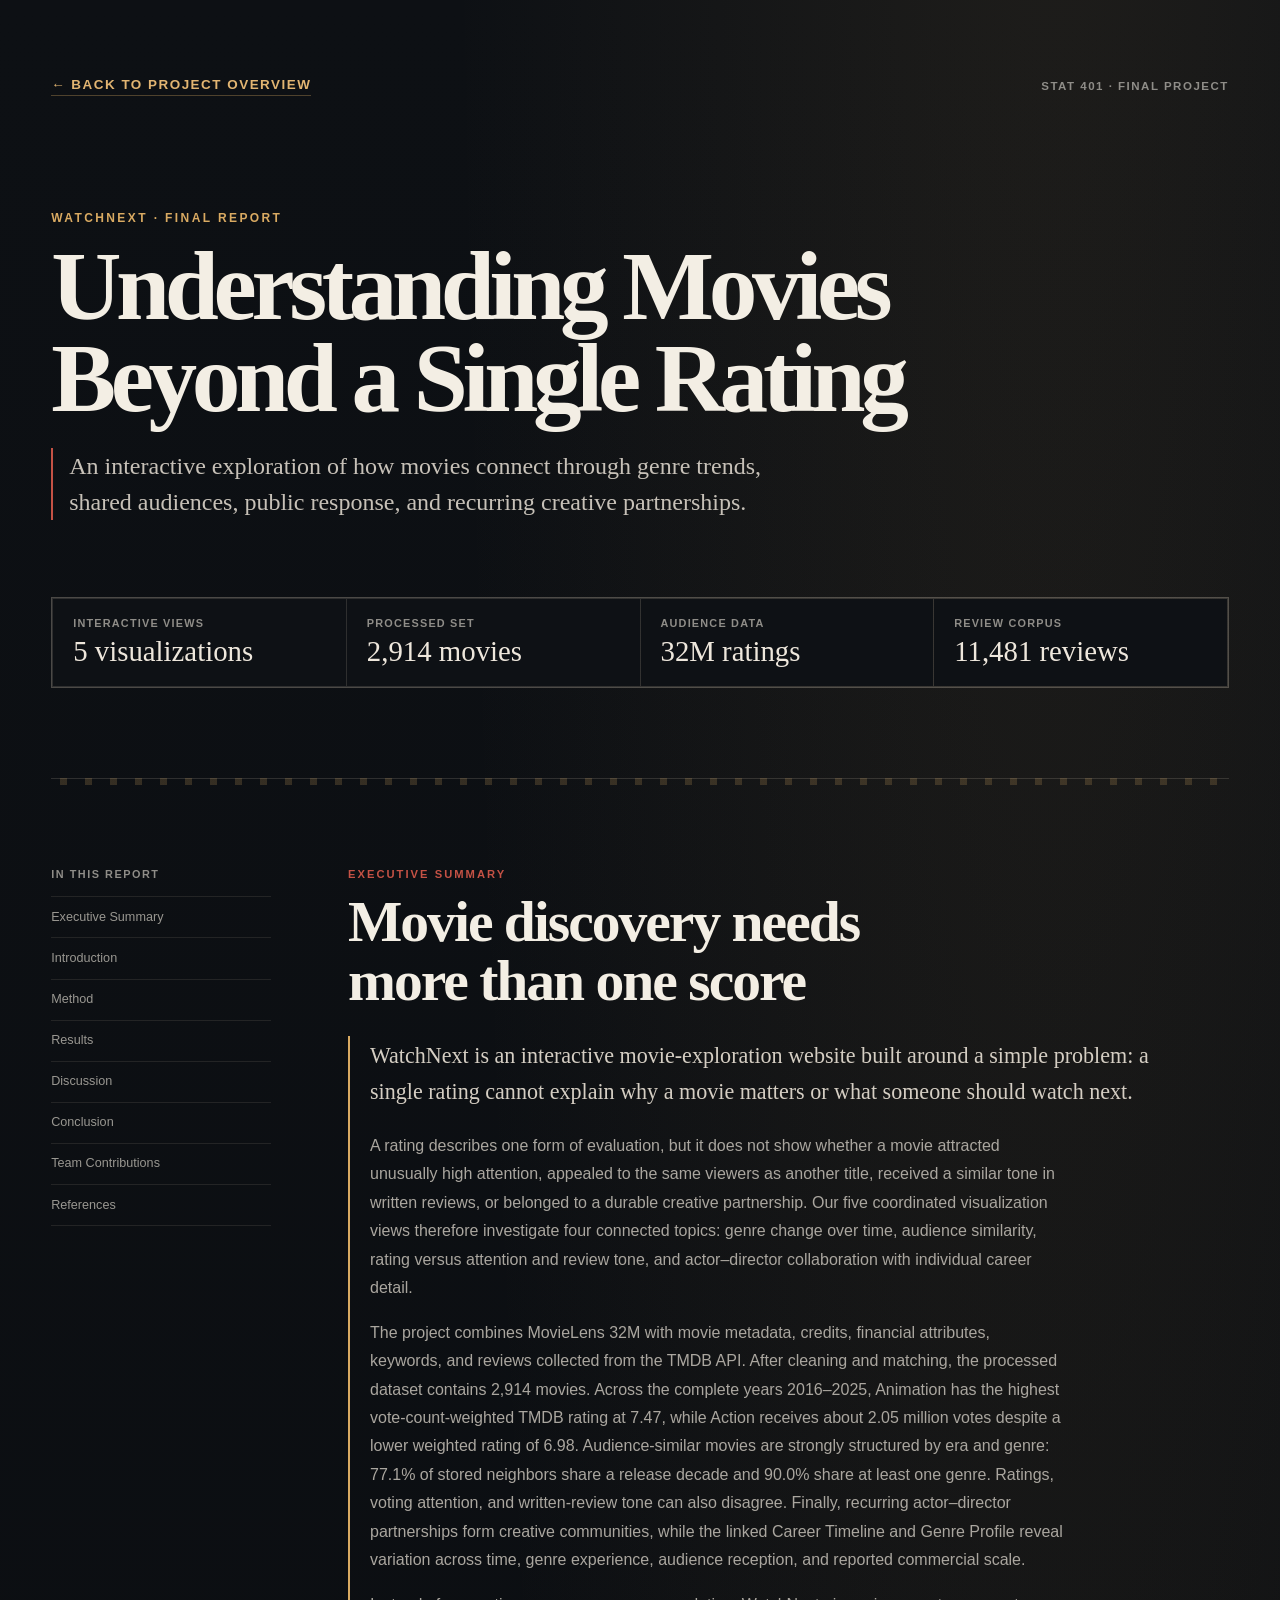
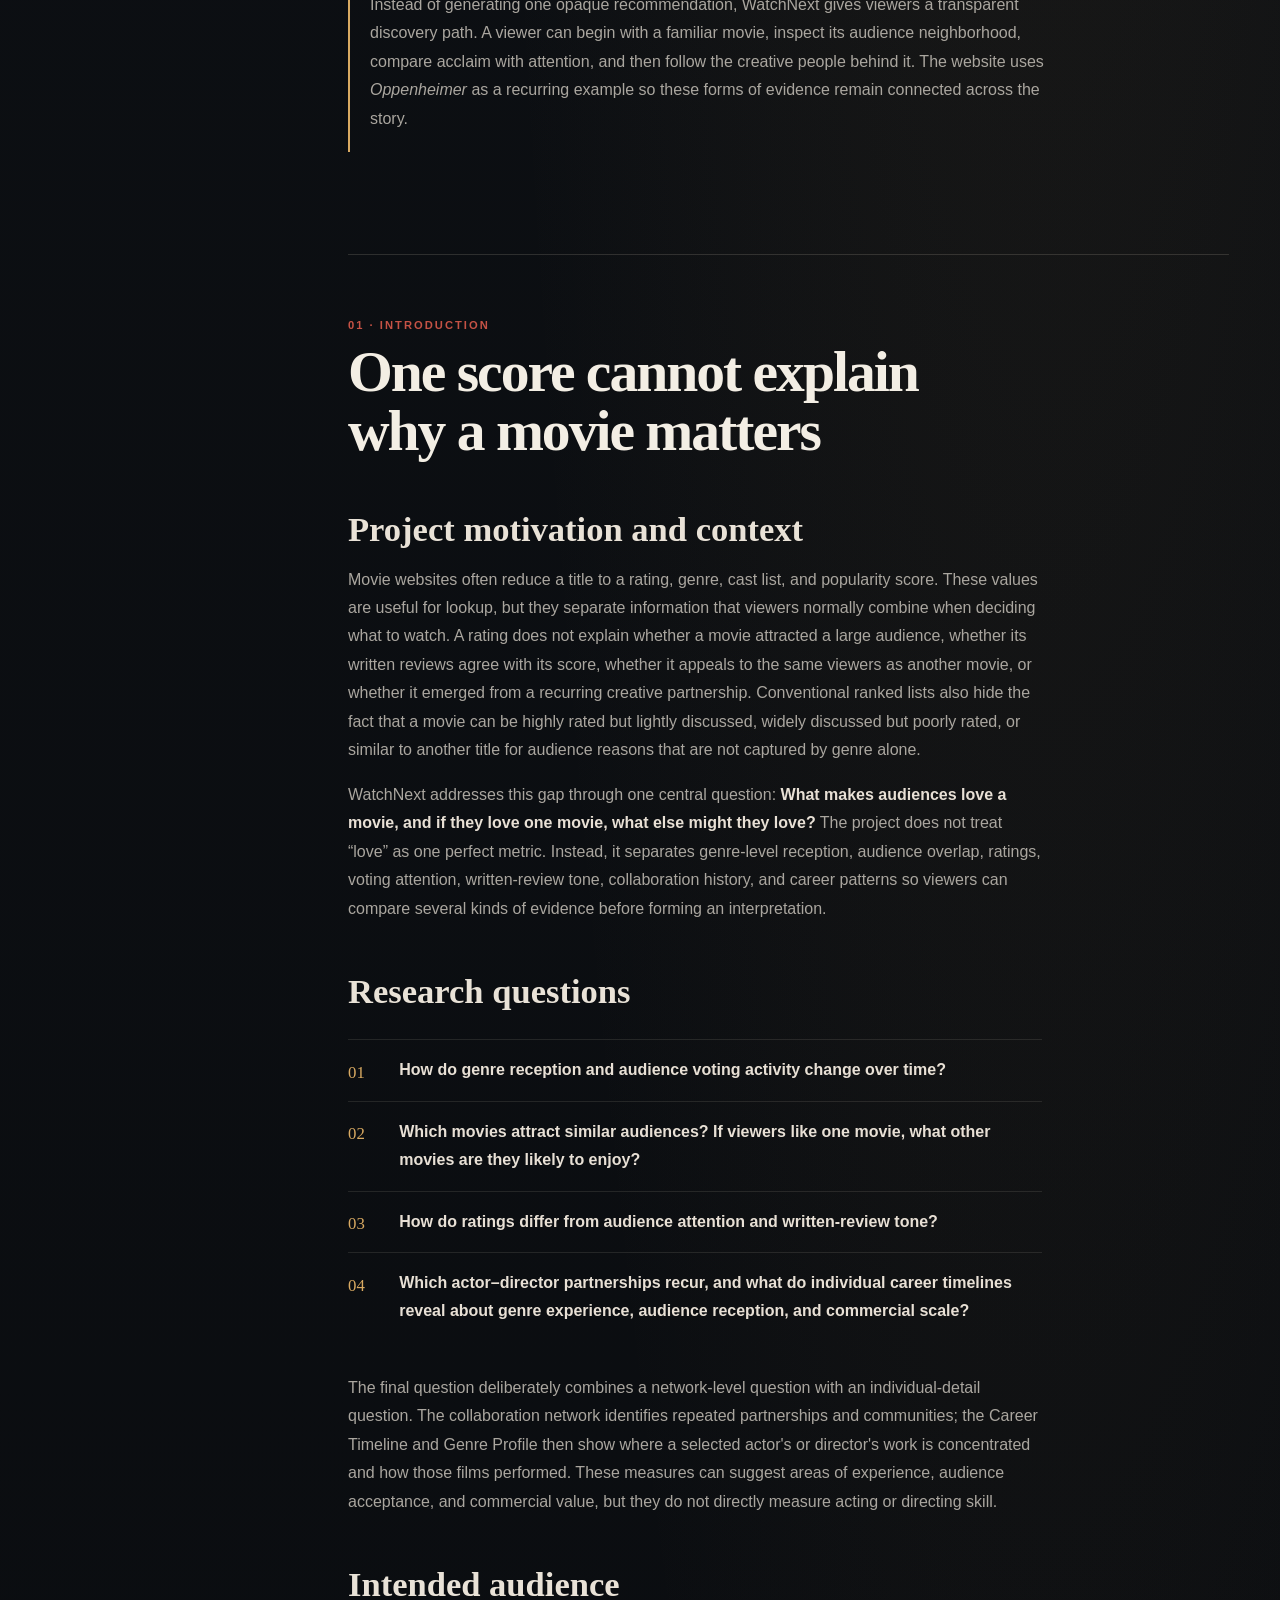
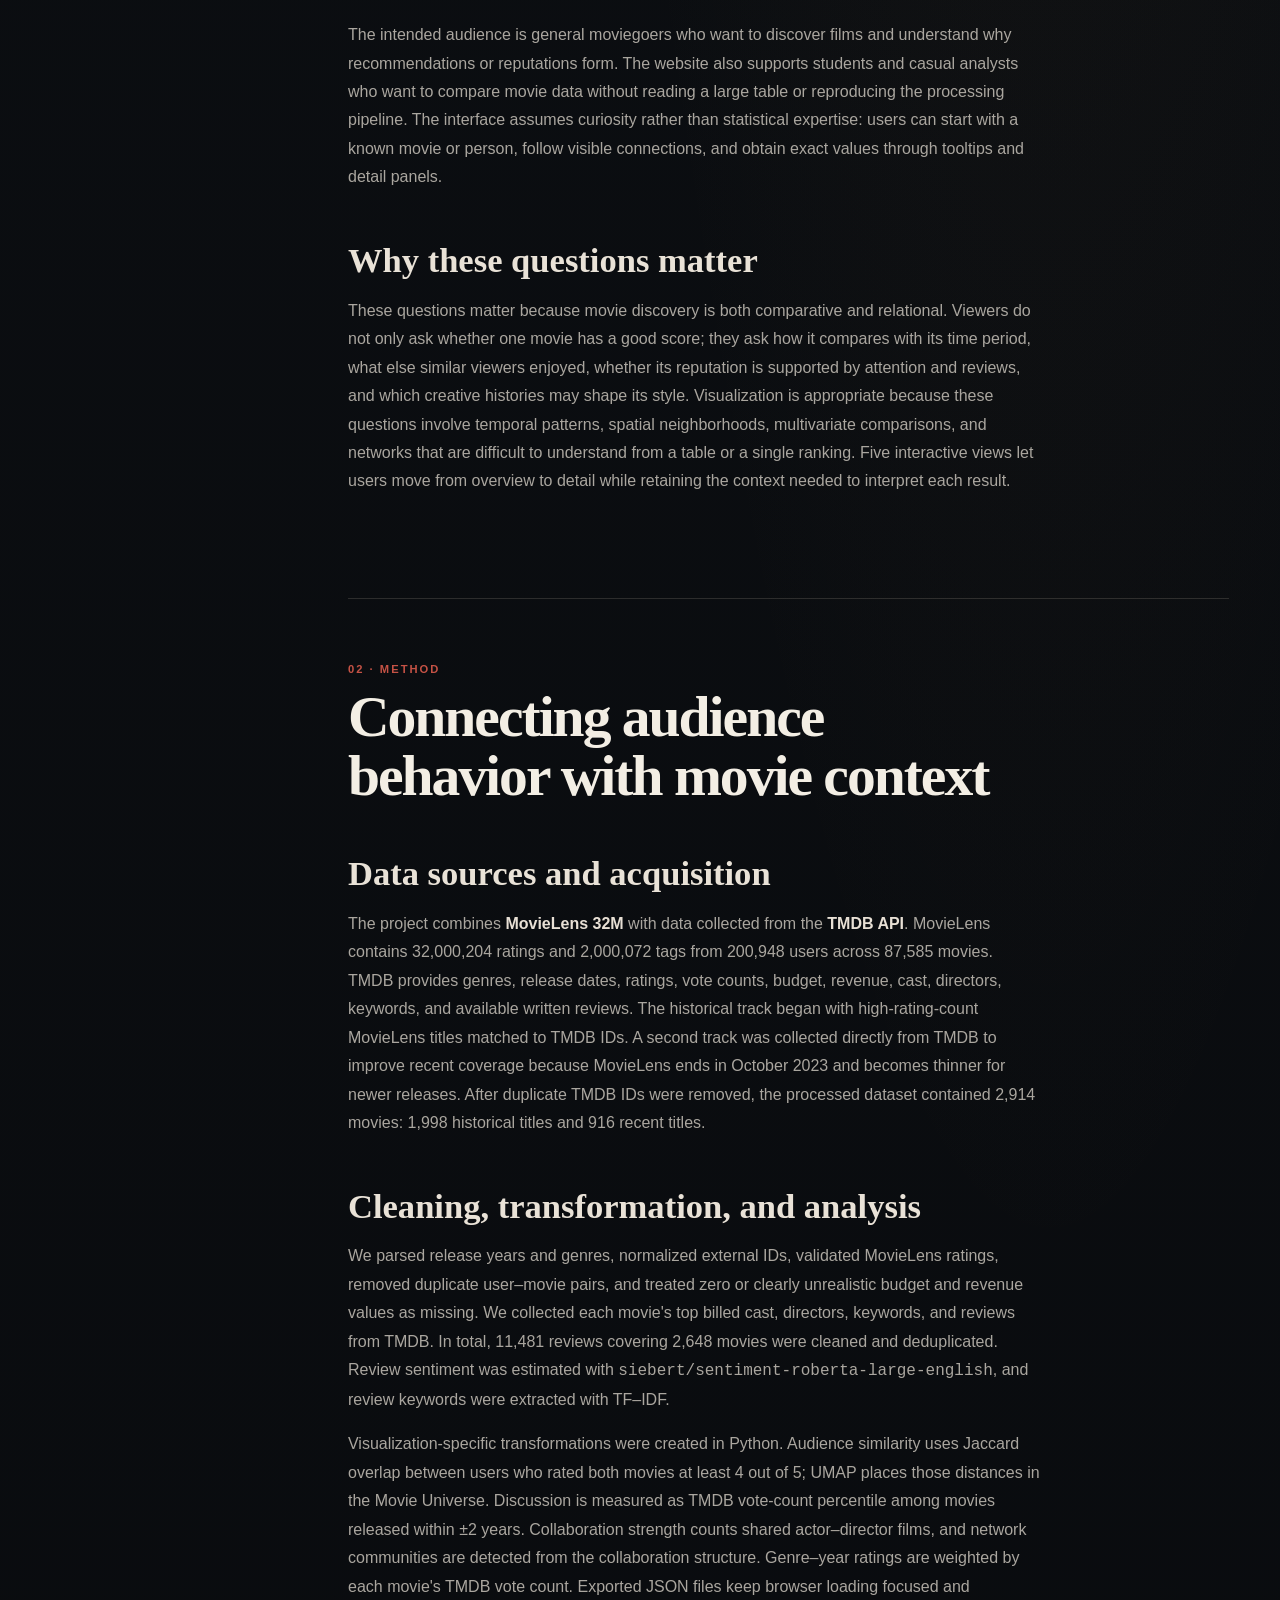
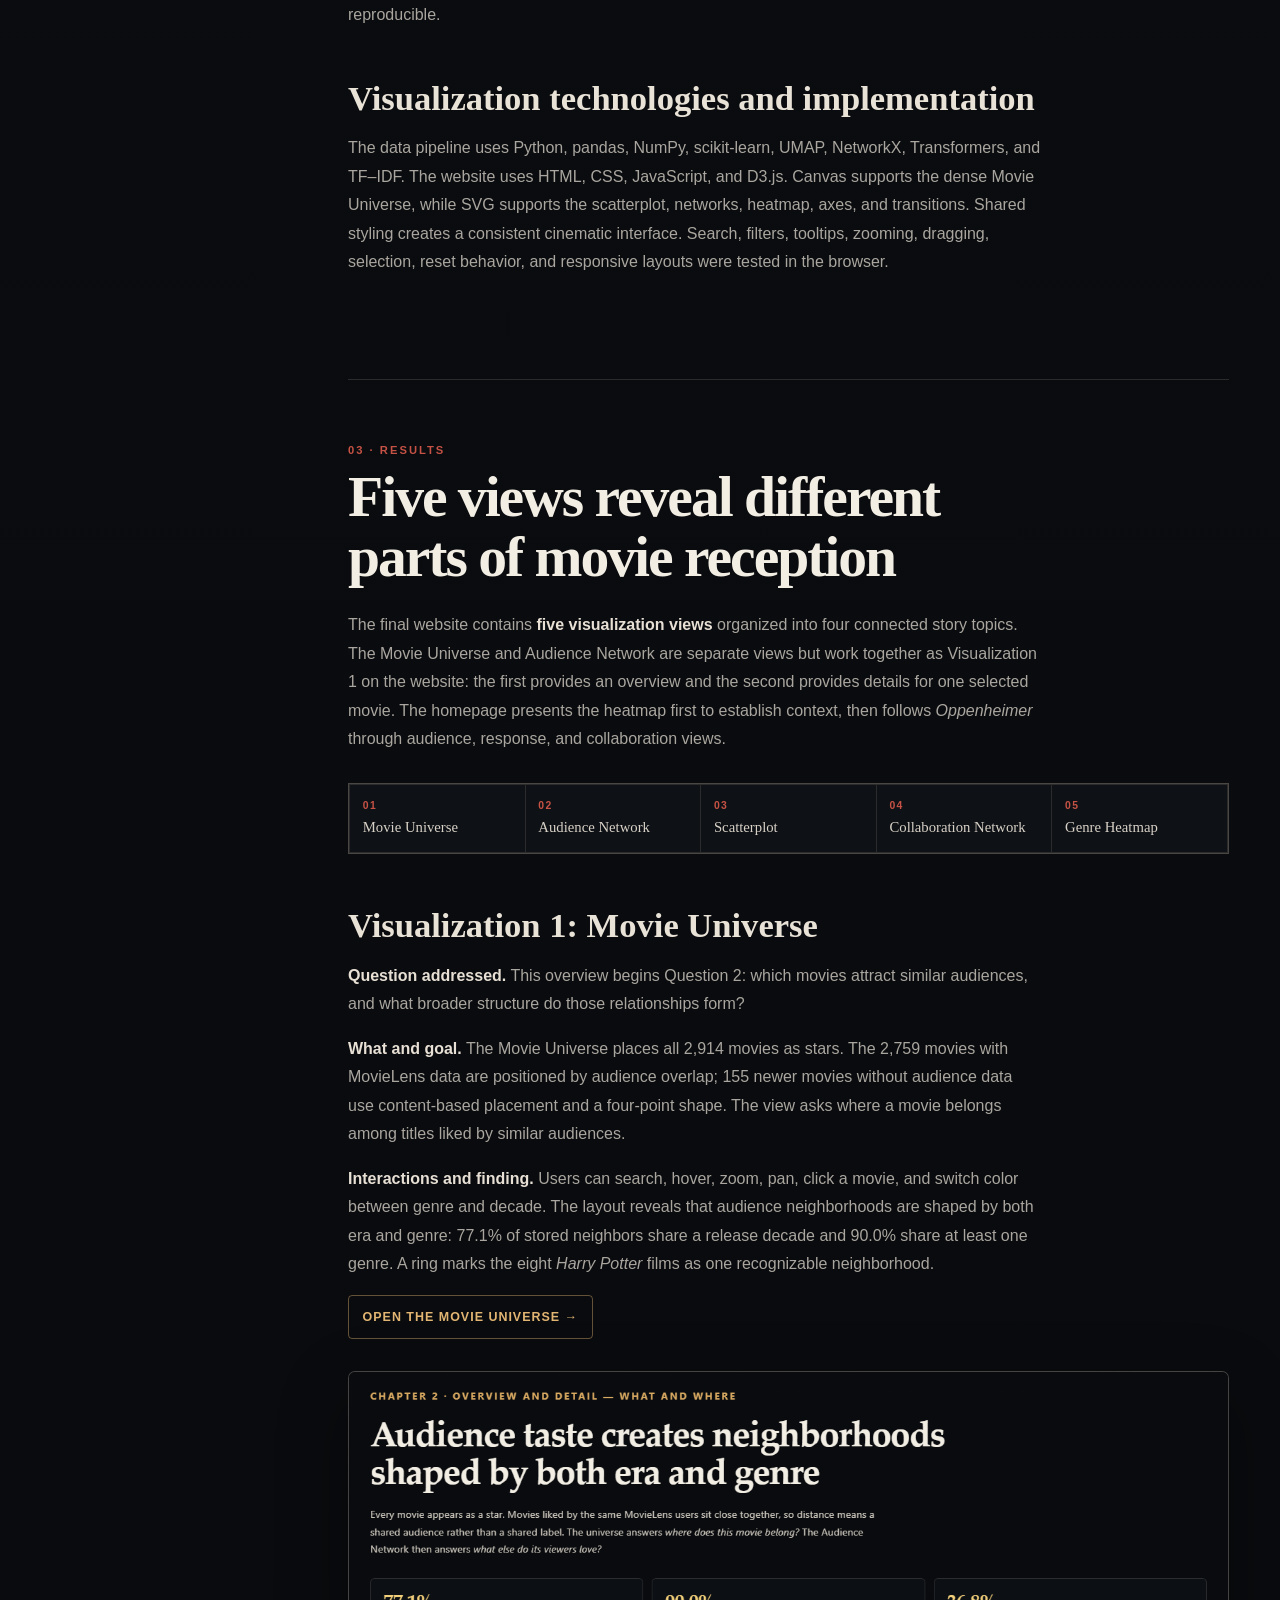
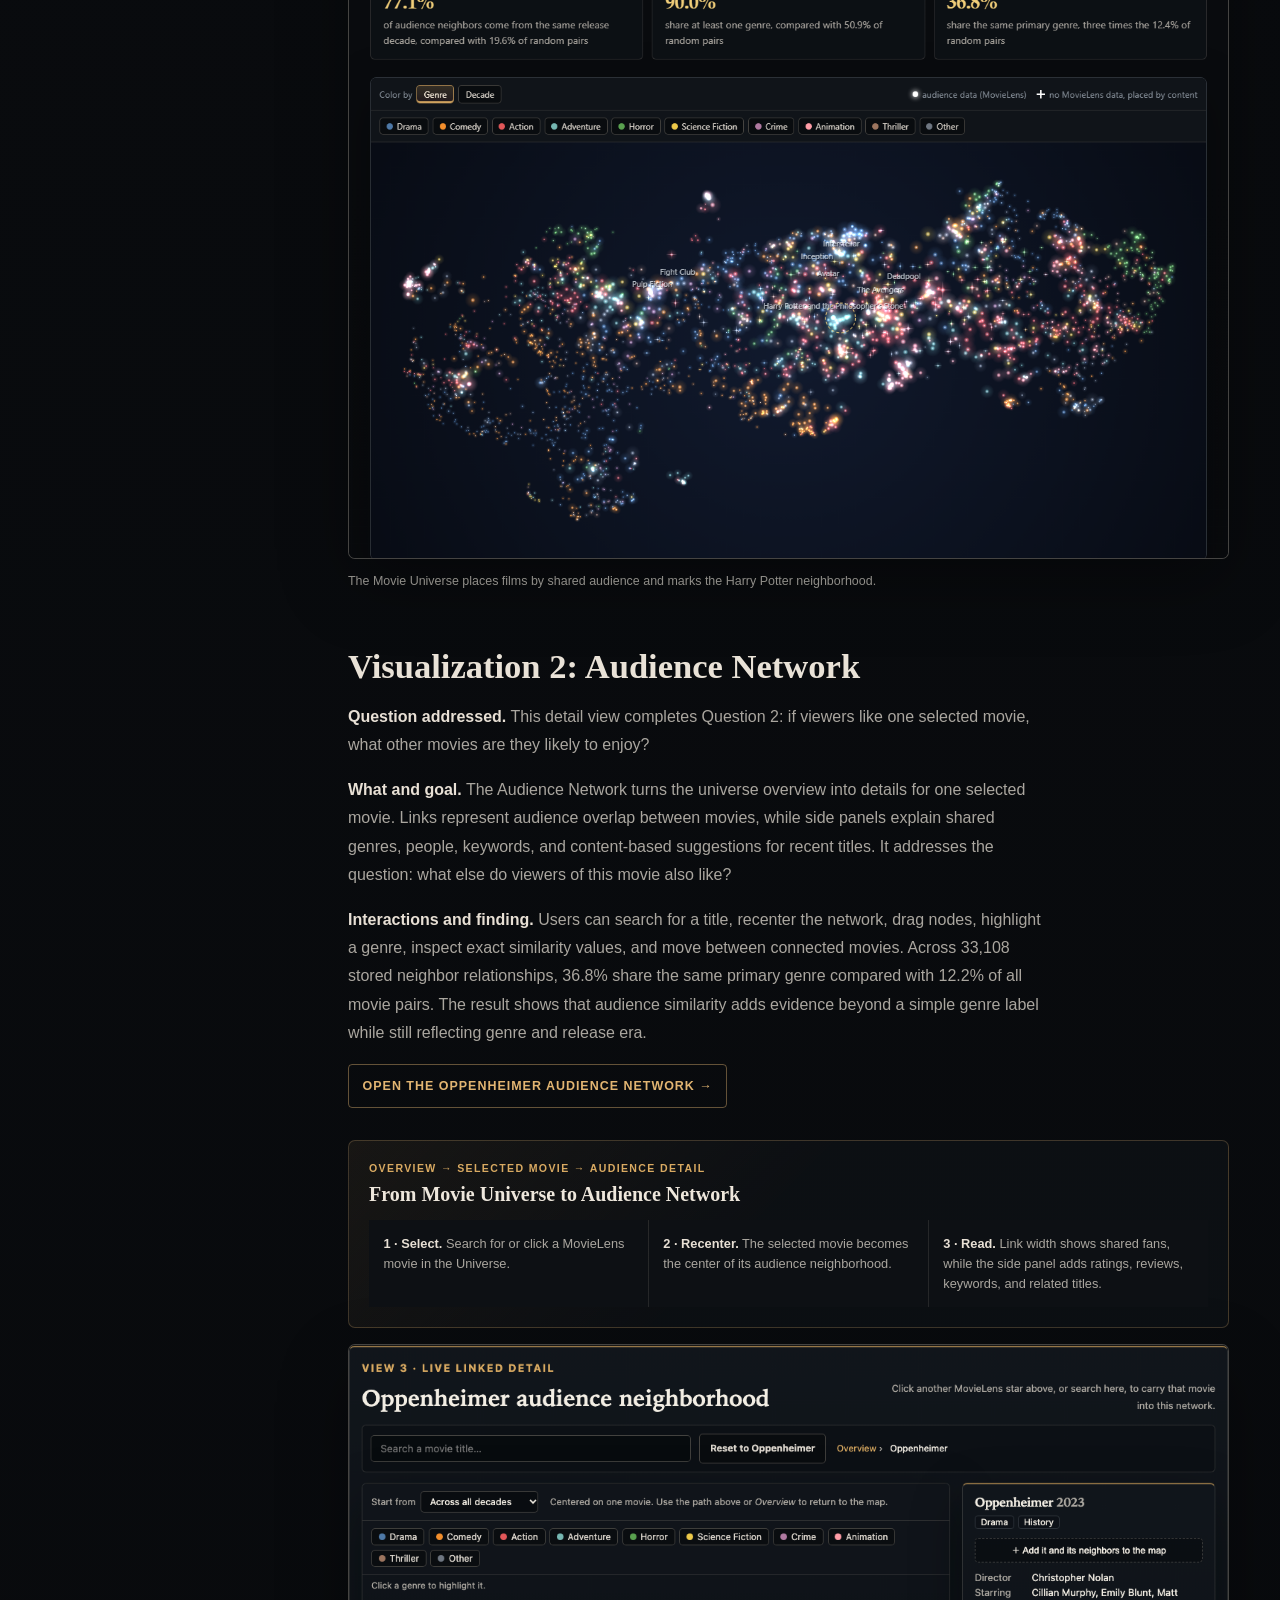
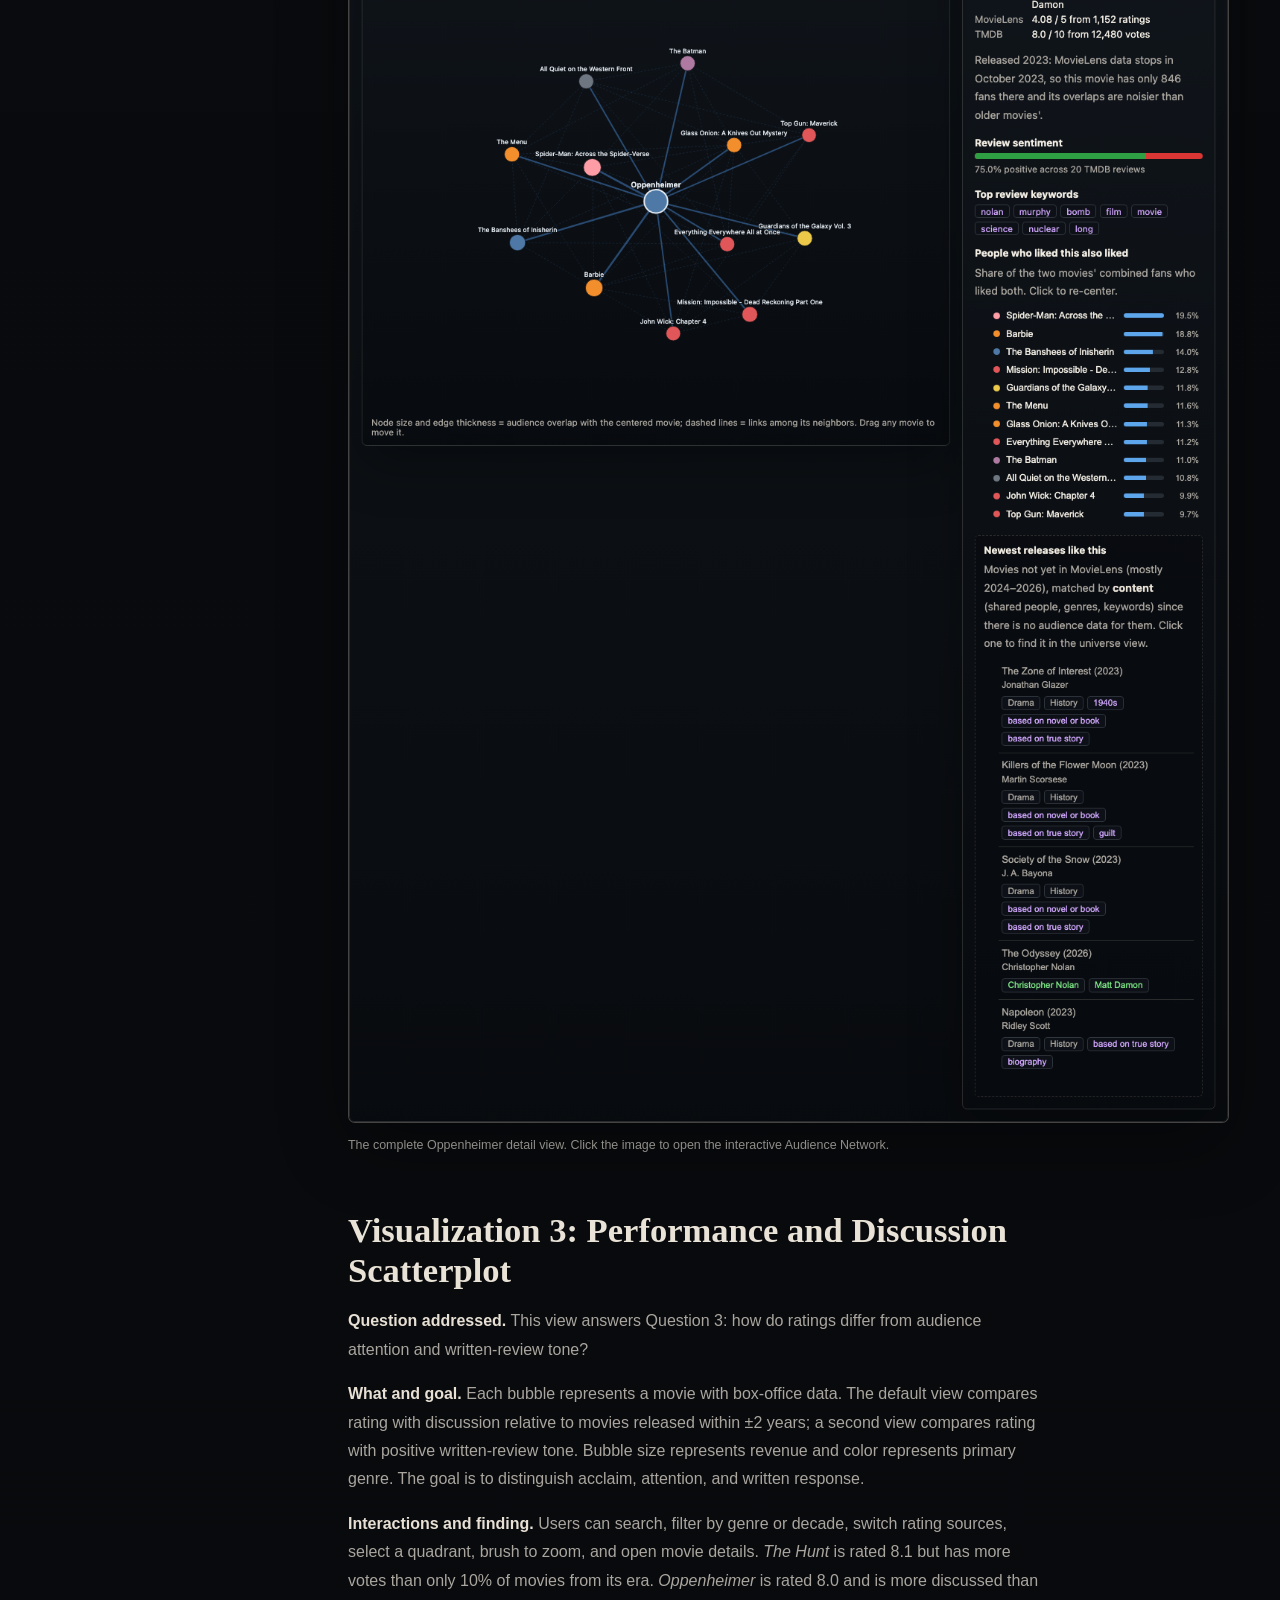
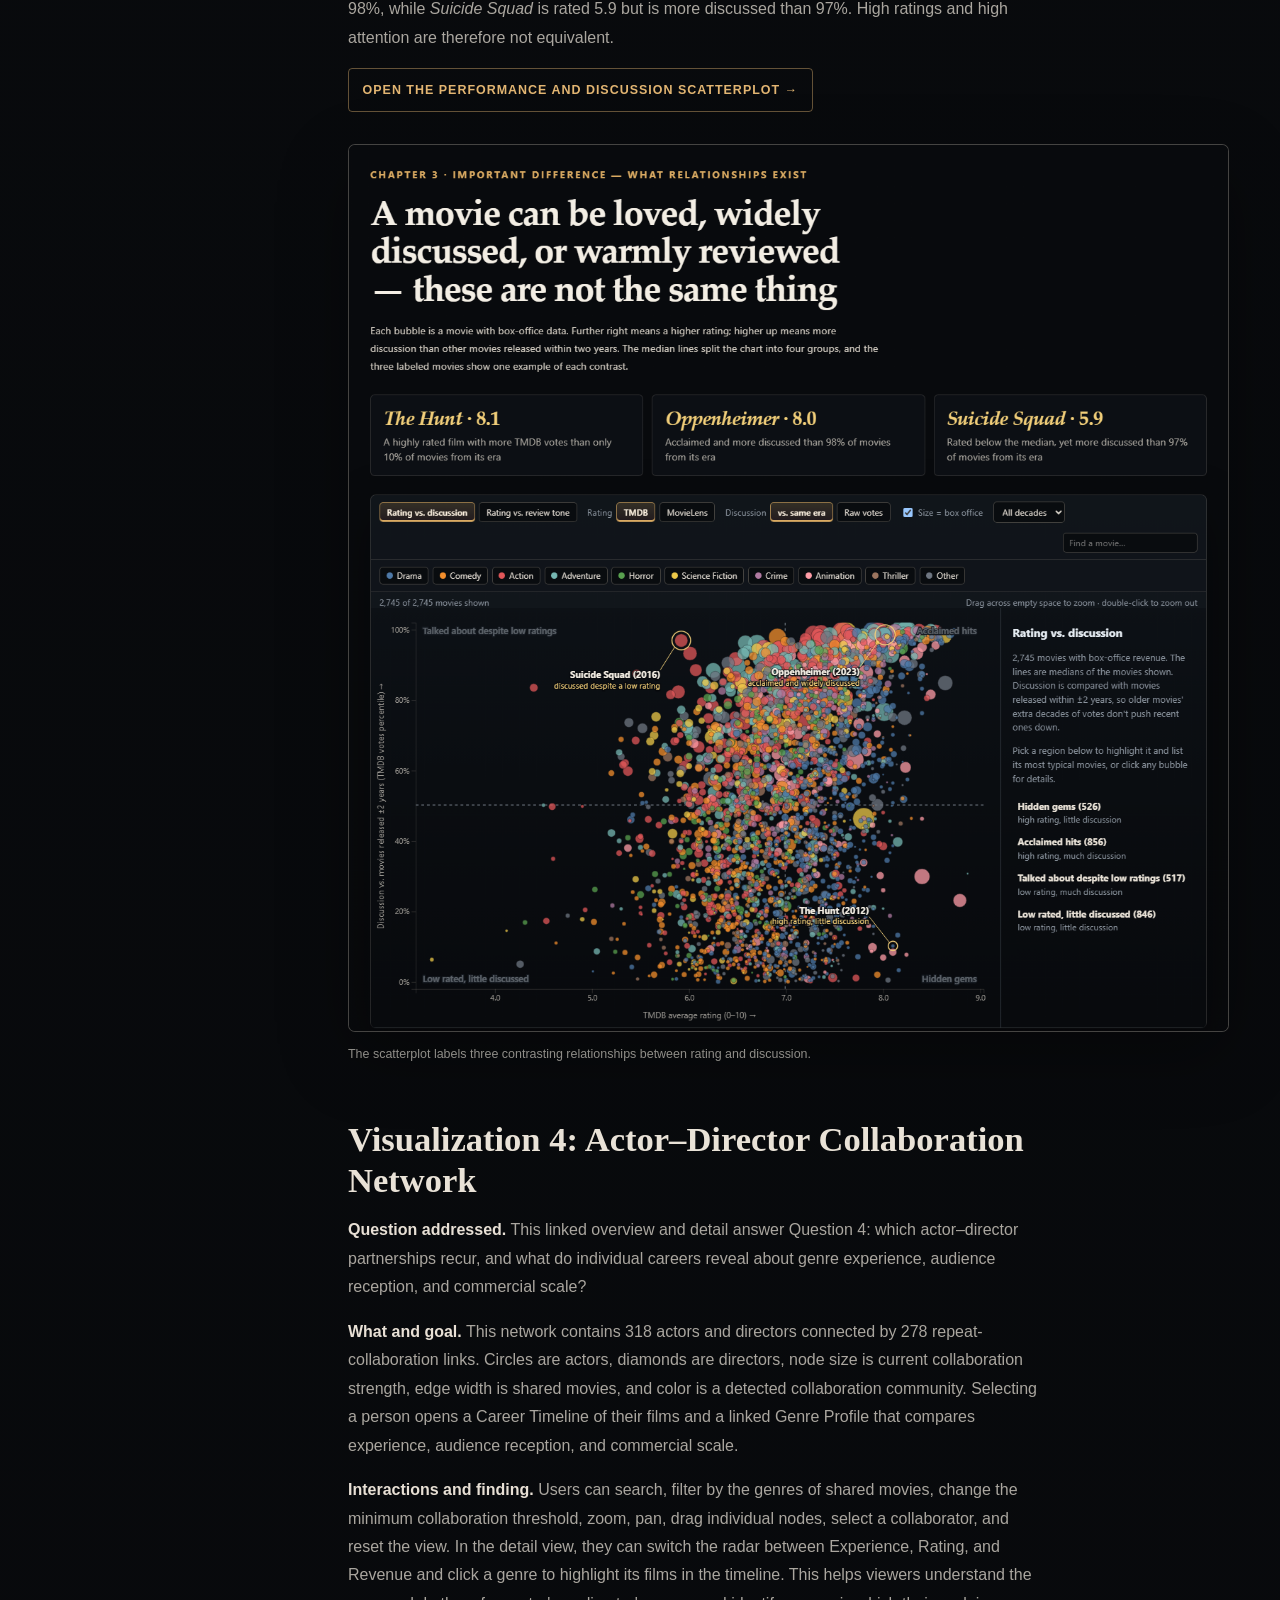
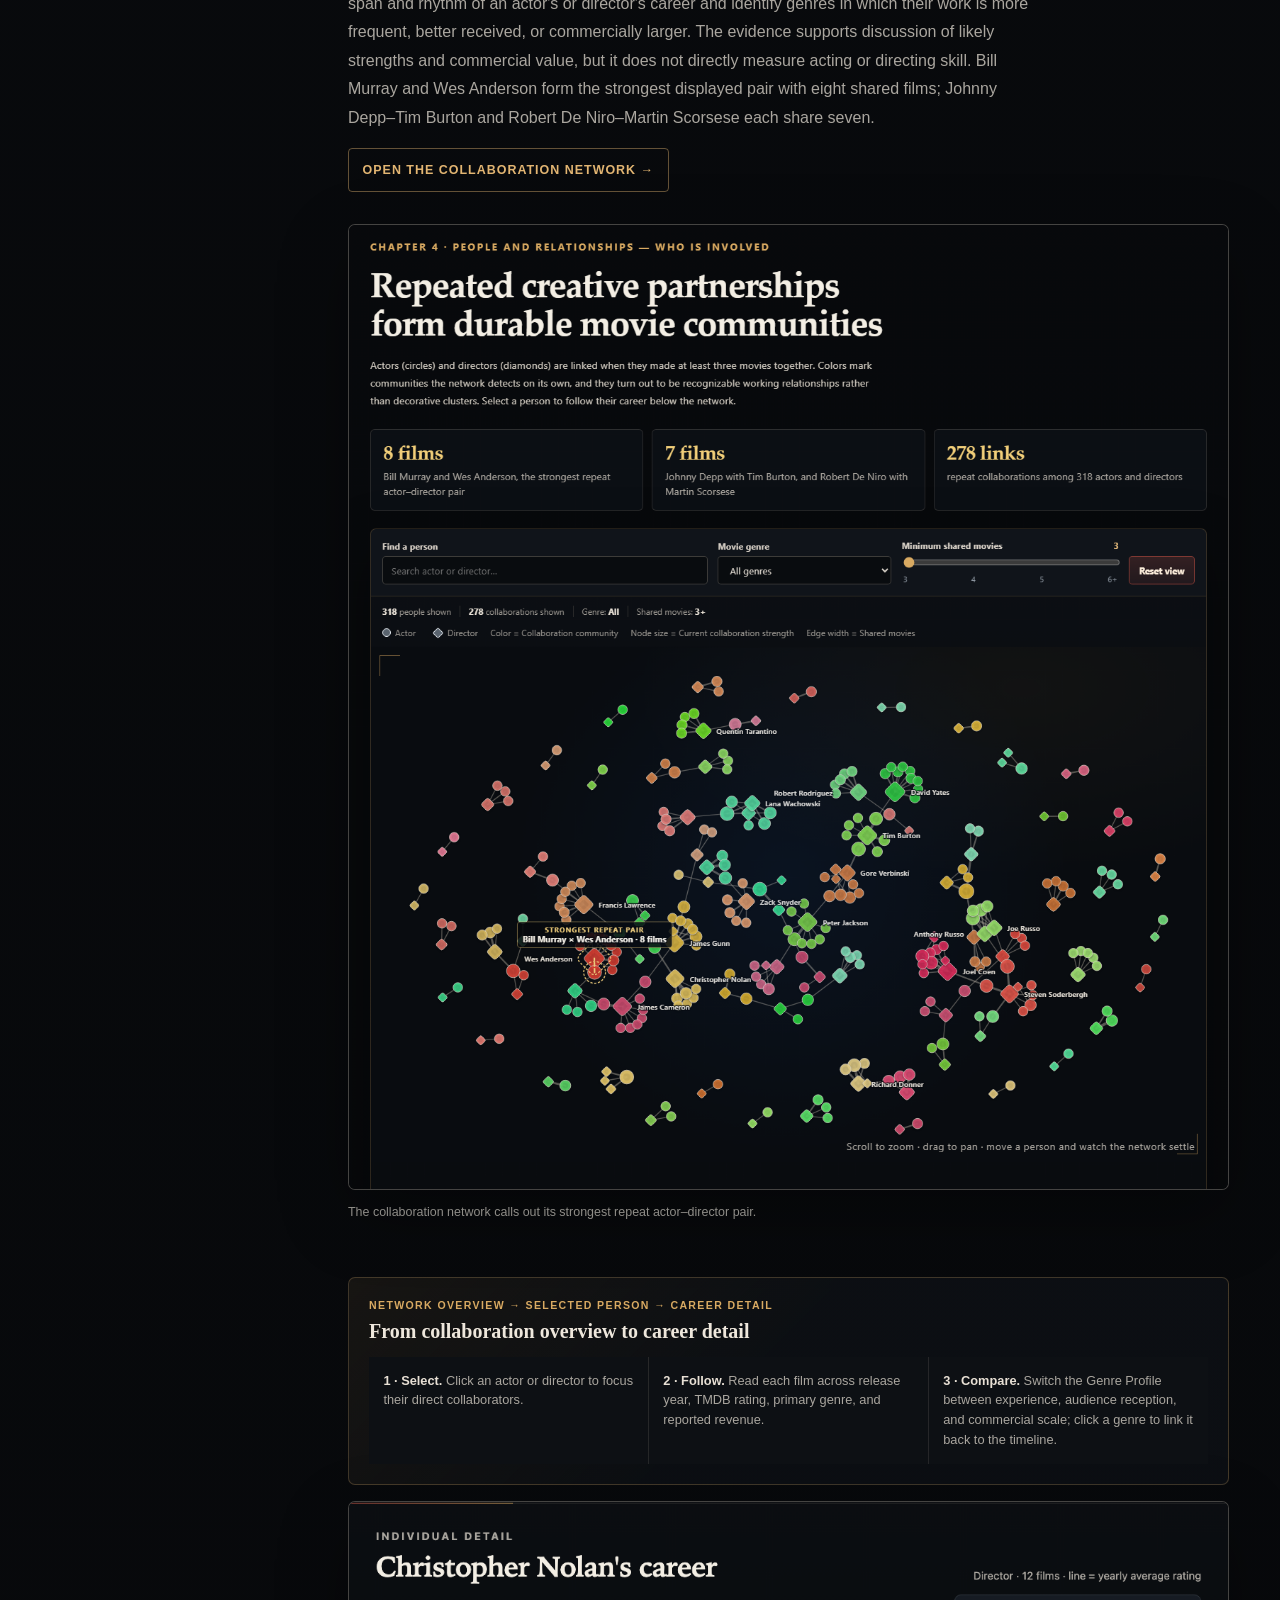
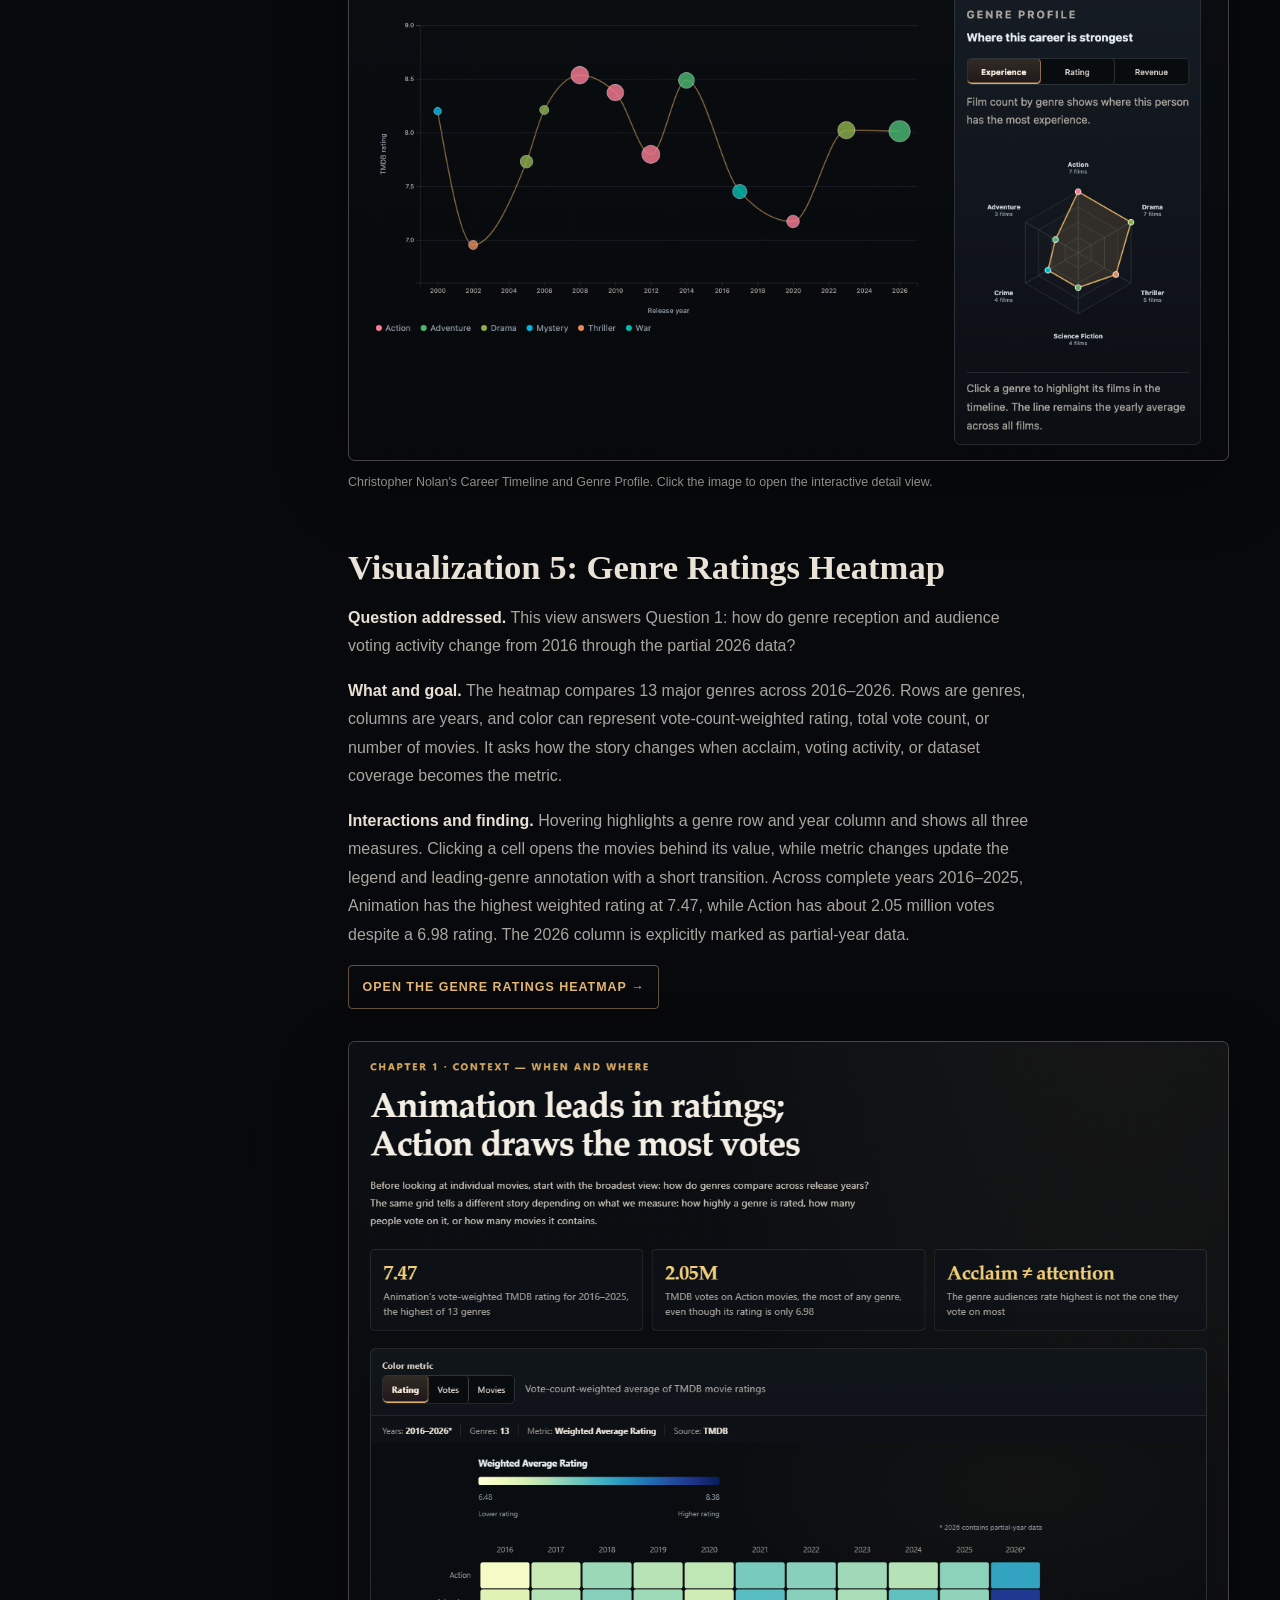
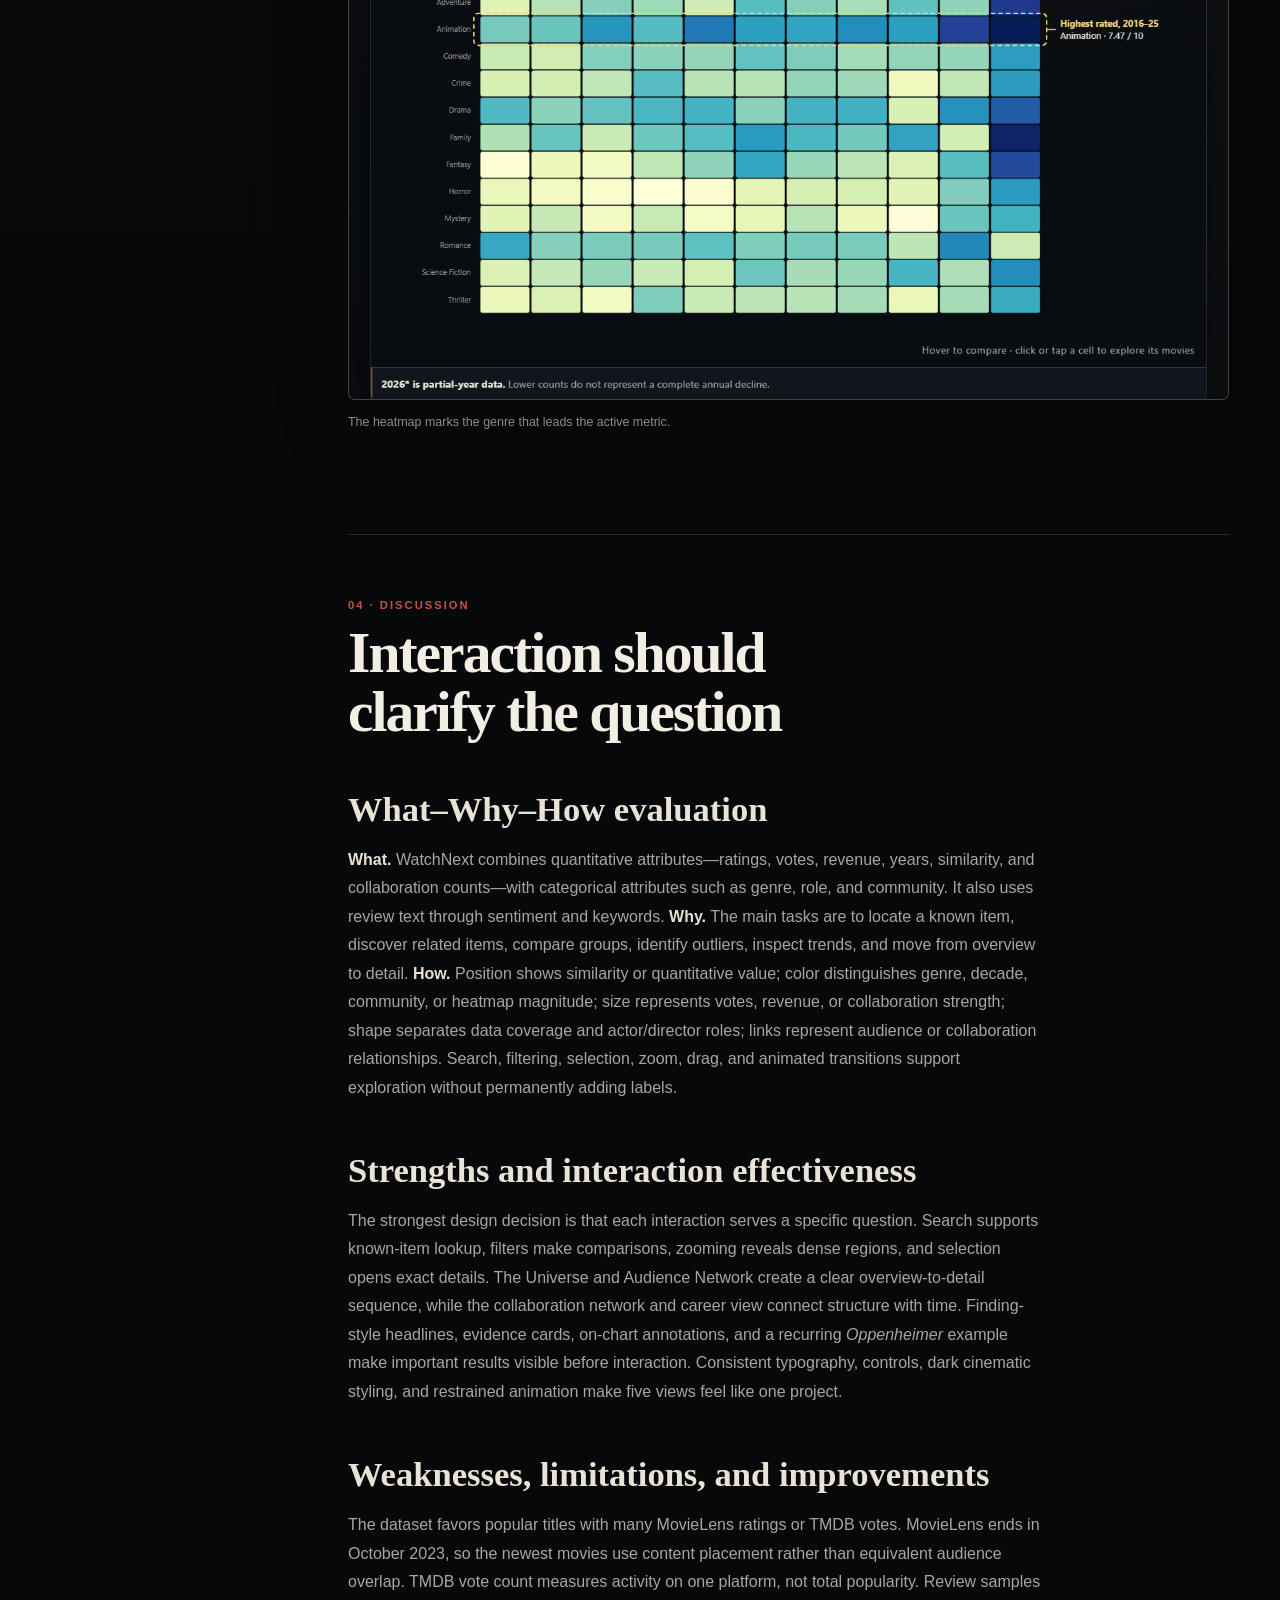
==== commit 10cd14f8: "Finalize interactive story, report, and linked detail views" ====
--- a/docs/report.html
+++ b/docs/report.html
@@ -8,7 +8,7 @@
   <title>WatchNext — Final Report</title>
   <link rel="stylesheet" href="css/style.css?v=20261017a" />
   <link rel="stylesheet" href="css/cinematic.css?v=20261017a" />
-  <link rel="stylesheet" href="css/report.css?v=20261018a" />
+  <link rel="stylesheet" href="css/report.css?v=20261018b" />
 </head>
 
 <body class="report-body">
@@ -39,6 +39,7 @@
     <aside class="report-toc" aria-label="Report contents">
       <p class="report-toc-title">In this report</p>
       <ol>
+        <li><a href="#executive-summary">Executive Summary</a></li>
         <li><a href="#introduction">Introduction</a></li>
         <li><a href="#method">Method</a></li>
         <li><a href="#results">Results</a></li>
@@ -50,11 +51,39 @@
     </aside>
 
     <article class="report-article">
+      <section id="executive-summary" class="report-section">
+        <span class="report-section-number">Executive Summary</span>
+        <h2>Movie discovery needs more than one score</h2>
+        <div class="report-summary">
+          <p>WatchNext is an interactive movie-exploration website built around a simple problem: a single rating cannot explain why a movie matters or what someone should watch next.</p>
+          <p>A rating describes one form of evaluation, but it does not show whether a movie attracted unusually high attention, appealed to the same viewers as another title, received a similar tone in written reviews, or belonged to a durable creative partnership. Our five coordinated visualization views therefore investigate four connected topics: genre change over time, audience similarity, rating versus attention and review tone, and actor–director collaboration with individual career detail.</p>
+          <p>The project combines MovieLens 32M with movie metadata, credits, financial attributes, keywords, and reviews collected from the TMDB API. After cleaning and matching, the processed dataset contains 2,914 movies. Across the complete years 2016–2025, Animation has the highest vote-count-weighted TMDB rating at 7.47, while Action receives about 2.05 million votes despite a lower weighted rating of 6.98. Audience-similar movies are strongly structured by era and genre: 77.1% of stored neighbors share a release decade and 90.0% share at least one genre. Ratings, voting attention, and written-review tone can also disagree. Finally, recurring actor–director partnerships form creative communities, while the linked Career Timeline and Genre Profile reveal variation across time, genre experience, audience reception, and reported commercial scale.</p>
+          <p>Instead of generating one opaque recommendation, WatchNext gives viewers a transparent discovery path. A viewer can begin with a familiar movie, inspect its audience neighborhood, compare acclaim with attention, and then follow the creative people behind it. The website uses <em>Oppenheimer</em> as a recurring example so these forms of evidence remain connected across the story.</p>
+        </div>
+      </section>
+
       <section id="introduction" class="report-section">
         <span class="report-section-number">01 · Introduction</span>
         <h2>One score cannot explain why a movie matters</h2>
-        <p>Movie websites often reduce a title to a rating, genre, cast list, and popularity score. These values are useful for lookup, but they do not explain why two movies appeal to the same viewers, why a highly rated film may receive little attention, or how repeated creative partnerships connect groups of movies. WatchNext addresses this gap through an interactive website built around one question: <strong>What makes audiences love a movie, and if they love one movie, what else might they love?</strong></p>
-        <p>The intended audience is general moviegoers who want to discover films and understand the relationships behind ratings and recommendations. Our research questions ask how genre reception changes over time, which movies attract similar audiences, how rating differs from voting activity and review tone, and which actor–director partnerships recur across films and careers. Visualization is important because these questions involve spatial neighborhoods, multivariate comparisons, temporal patterns, and networks that are difficult to understand from a table or a single score. Five interactive views let users move from an overview to exact details while retaining the context needed to interpret each result.</p>
+
+        <h3>Project motivation and context</h3>
+        <p>Movie websites often reduce a title to a rating, genre, cast list, and popularity score. These values are useful for lookup, but they separate information that viewers normally combine when deciding what to watch. A rating does not explain whether a movie attracted a large audience, whether its written reviews agree with its score, whether it appeals to the same viewers as another movie, or whether it emerged from a recurring creative partnership. Conventional ranked lists also hide the fact that a movie can be highly rated but lightly discussed, widely discussed but poorly rated, or similar to another title for audience reasons that are not captured by genre alone.</p>
+        <p>WatchNext addresses this gap through one central question: <strong>What makes audiences love a movie, and if they love one movie, what else might they love?</strong> The project does not treat “love” as one perfect metric. Instead, it separates genre-level reception, audience overlap, ratings, voting attention, written-review tone, collaboration history, and career patterns so viewers can compare several kinds of evidence before forming an interpretation.</p>
+
+        <h3>Research questions</h3>
+        <ol class="report-question-list">
+          <li><strong>How do genre reception and audience voting activity change over time?</strong></li>
+          <li><strong>Which movies attract similar audiences? If viewers like one movie, what other movies are they likely to enjoy?</strong></li>
+          <li><strong>How do ratings differ from audience attention and written-review tone?</strong></li>
+          <li><strong>Which actor–director partnerships recur, and what do individual career timelines reveal about genre experience, audience reception, and commercial scale?</strong></li>
+        </ol>
+        <p>The final question deliberately combines a network-level question with an individual-detail question. The collaboration network identifies repeated partnerships and communities; the Career Timeline and Genre Profile then show where a selected actor's or director's work is concentrated and how those films performed. These measures can suggest areas of experience, audience acceptance, and commercial value, but they do not directly measure acting or directing skill.</p>
+
+        <h3>Intended audience</h3>
+        <p>The intended audience is general moviegoers who want to discover films and understand why recommendations or reputations form. The website also supports students and casual analysts who want to compare movie data without reading a large table or reproducing the processing pipeline. The interface assumes curiosity rather than statistical expertise: users can start with a known movie or person, follow visible connections, and obtain exact values through tooltips and detail panels.</p>
+
+        <h3>Why these questions matter</h3>
+        <p>These questions matter because movie discovery is both comparative and relational. Viewers do not only ask whether one movie has a good score; they ask how it compares with its time period, what else similar viewers enjoyed, whether its reputation is supported by attention and reviews, and which creative histories may shape its style. Visualization is appropriate because these questions involve temporal patterns, spatial neighborhoods, multivariate comparisons, and networks that are difficult to understand from a table or a single ranking. Five interactive views let users move from overview to detail while retaining the context needed to interpret each result.</p>
       </section>
 
       <section id="method" class="report-section">
@@ -87,6 +116,7 @@
 
         <div id="movie-universe" class="report-view">
           <h3>Visualization 1: Movie Universe</h3>
+          <p><strong>Question addressed.</strong> This overview begins Question 2: which movies attract similar audiences, and what broader structure do those relationships form?</p>
           <p><strong>What and goal.</strong> The Movie Universe places all 2,914 movies as stars. The 2,759 movies with MovieLens data are positioned by audience overlap; 155 newer movies without audience data use content-based placement and a four-point shape. The view asks where a movie belongs among titles liked by similar audiences.</p>
           <p><strong>Interactions and finding.</strong> Users can search, hover, zoom, pan, click a movie, and switch color between genre and decade. The layout reveals that audience neighborhoods are shaped by both era and genre: 77.1% of stored neighbors share a release decade and 90.0% share at least one genre. A ring marks the eight <em>Harry Potter</em> films as one recognizable neighborhood.</p>
           <p><a class="report-viz-link" href="viz1.html">Open the Movie Universe →</a></p>
@@ -98,13 +128,30 @@
 
         <div id="audience-network" class="report-view">
           <h3>Visualization 2: Audience Network</h3>
+          <p><strong>Question addressed.</strong> This detail view completes Question 2: if viewers like one selected movie, what other movies are they likely to enjoy?</p>
           <p><strong>What and goal.</strong> The Audience Network turns the universe overview into details for one selected movie. Links represent audience overlap between movies, while side panels explain shared genres, people, keywords, and content-based suggestions for recent titles. It addresses the question: what else do viewers of this movie also like?</p>
           <p><strong>Interactions and finding.</strong> Users can search for a title, recenter the network, drag nodes, highlight a genre, inspect exact similarity values, and move between connected movies. Across 33,108 stored neighbor relationships, 36.8% share the same primary genre compared with 12.2% of all movie pairs. The result shows that audience similarity adds evidence beyond a simple genre label while still reflecting genre and release era.</p>
-          <p><a class="report-viz-link" href="viz1.html#audience">Open the Audience Network →</a></p>
+          <p><a class="report-viz-link" href="viz1.html#movie=287699">Open the Oppenheimer Audience Network →</a></p>
+          <section class="report-detail-flow" aria-labelledby="audience-detail-flow-title">
+            <p class="report-detail-kicker">Overview → selected movie → audience detail</p>
+            <h4 id="audience-detail-flow-title">From Movie Universe to Audience Network</h4>
+            <div class="report-detail-steps">
+              <p><strong>1 · Select.</strong> Search for or click a MovieLens movie in the Universe.</p>
+              <p><strong>2 · Recenter.</strong> The selected movie becomes the center of its audience neighborhood.</p>
+              <p><strong>3 · Read.</strong> Link width shows shared fans, while the side panel adds ratings, reviews, keywords, and related titles.</p>
+            </div>
+          </section>
+          <a class="report-detail-link" href="viz1.html#movie=287699" aria-label="Open the complete interactive Audience Network">
+            <figure class="report-figure report-detail-figure">
+              <img src="report-assets/audience-network.png" alt="Complete Oppenheimer Audience Network with controls, audience links, movie details, review sentiment, keywords, and related titles" width="1600" height="1050" loading="lazy" />
+              <figcaption>The complete Oppenheimer detail view. Click the image to open the interactive Audience Network.</figcaption>
+            </figure>
+          </a>
         </div>
 
         <div id="scatterplot" class="report-view">
           <h3>Visualization 3: Performance and Discussion Scatterplot</h3>
+          <p><strong>Question addressed.</strong> This view answers Question 3: how do ratings differ from audience attention and written-review tone?</p>
           <p><strong>What and goal.</strong> Each bubble represents a movie with box-office data. The default view compares rating with discussion relative to movies released within ±2 years; a second view compares rating with positive written-review tone. Bubble size represents revenue and color represents primary genre. The goal is to distinguish acclaim, attention, and written response.</p>
           <p><strong>Interactions and finding.</strong> Users can search, filter by genre or decade, switch rating sources, select a quadrant, brush to zoom, and open movie details. <em>The Hunt</em> is rated 8.1 but has more votes than only 10% of movies from its era. <em>Oppenheimer</em> is rated 8.0 and is more discussed than 98%, while <em>Suicide Squad</em> is rated 5.9 but is more discussed than 97%. High ratings and high attention are therefore not equivalent.</p>
           <p><a class="report-viz-link" href="viz2.html">Open the Performance and Discussion Scatterplot →</a></p>
@@ -116,17 +163,34 @@
 
         <div id="collaboration-network" class="report-view">
           <h3>Visualization 4: Actor–Director Collaboration Network</h3>
-          <p><strong>What and goal.</strong> This network contains 318 actors and directors connected by 278 repeat-collaboration links. Circles are actors, diamonds are directors, node size is current collaboration strength, edge width is shared movies, and color is a detected collaboration community. A linked career chart maps year, TMDB rating, revenue, and primary genre for the selected person.</p>
-          <p><strong>Interactions and finding.</strong> Users can search, filter by the genres of shared movies, change the minimum collaboration threshold, zoom, pan, drag individual nodes, select a collaborator, and reset the view. The genre filter recomputes every link from shared movie IDs. Bill Murray and Wes Anderson form the strongest displayed pair with eight shared films; Johnny Depp–Tim Burton and Robert De Niro–Martin Scorsese each share seven. Repeated partnerships form interpretable creative communities.</p>
+          <p><strong>Question addressed.</strong> This linked overview and detail answer Question 4: which actor–director partnerships recur, and what do individual careers reveal about genre experience, audience reception, and commercial scale?</p>
+          <p><strong>What and goal.</strong> This network contains 318 actors and directors connected by 278 repeat-collaboration links. Circles are actors, diamonds are directors, node size is current collaboration strength, edge width is shared movies, and color is a detected collaboration community. Selecting a person opens a Career Timeline of their films and a linked Genre Profile that compares experience, audience reception, and commercial scale.</p>
+          <p><strong>Interactions and finding.</strong> Users can search, filter by the genres of shared movies, change the minimum collaboration threshold, zoom, pan, drag individual nodes, select a collaborator, and reset the view. In the detail view, they can switch the radar between Experience, Rating, and Revenue and click a genre to highlight its films in the timeline. This helps viewers understand the span and rhythm of an actor's or director's career and identify genres in which their work is more frequent, better received, or commercially larger. The evidence supports discussion of likely strengths and commercial value, but it does not directly measure acting or directing skill. Bill Murray and Wes Anderson form the strongest displayed pair with eight shared films; Johnny Depp–Tim Burton and Robert De Niro–Martin Scorsese each share seven.</p>
           <p><a class="report-viz-link" href="viz3.html">Open the Collaboration Network →</a></p>
           <figure class="report-figure">
             <img src="report-assets/viz3.png" alt="The collaboration network calling out its strongest repeat actor-director pair" width="1240" height="1360" loading="lazy" />
             <figcaption>The collaboration network calls out its strongest repeat actor–director pair.</figcaption>
           </figure>
+          <section class="report-detail-flow" aria-labelledby="career-detail-flow-title">
+            <p class="report-detail-kicker">Network overview → selected person → career detail</p>
+            <h4 id="career-detail-flow-title">From collaboration overview to career detail</h4>
+            <div class="report-detail-steps">
+              <p><strong>1 · Select.</strong> Click an actor or director to focus their direct collaborators.</p>
+              <p><strong>2 · Follow.</strong> Read each film across release year, TMDB rating, primary genre, and reported revenue.</p>
+              <p><strong>3 · Compare.</strong> Switch the Genre Profile between experience, audience reception, and commercial scale; click a genre to link it back to the timeline.</p>
+            </div>
+          </section>
+          <a class="report-detail-link" href="viz3.html?person=director_525#career-panel" aria-label="Open the complete interactive Career Timeline and Genre Profile">
+            <figure class="report-figure report-detail-figure">
+              <img src="report-assets/career-genre-profile.png" alt="Complete Christopher Nolan Career Timeline and switchable Genre Profile showing experience, audience reception, and commercial scale" width="1600" height="900" loading="lazy" />
+              <figcaption>Christopher Nolan's Career Timeline and Genre Profile. Click the image to open the interactive detail view.</figcaption>
+            </figure>
+          </a>
         </div>
 
         <div id="genre-heatmap" class="report-view">
           <h3>Visualization 5: Genre Ratings Heatmap</h3>
+          <p><strong>Question addressed.</strong> This view answers Question 1: how do genre reception and audience voting activity change from 2016 through the partial 2026 data?</p>
           <p><strong>What and goal.</strong> The heatmap compares 13 major genres across 2016–2026. Rows are genres, columns are years, and color can represent vote-count-weighted rating, total vote count, or number of movies. It asks how the story changes when acclaim, voting activity, or dataset coverage becomes the metric.</p>
           <p><strong>Interactions and finding.</strong> Hovering highlights a genre row and year column and shows all three measures. Clicking a cell opens the movies behind its value, while metric changes update the legend and leading-genre annotation with a short transition. Across complete years 2016–2025, Animation has the highest weighted rating at 7.47, while Action has about 2.05 million votes despite a 6.98 rating. The 2026 column is explicitly marked as partial-year data.</p>
           <p><a class="report-viz-link" href="viz4.html">Open the Genre Ratings Heatmap →</a></p>
@@ -155,8 +219,22 @@
       <section id="conclusion" class="report-section">
         <span class="report-section-number">05 · Conclusion</span>
         <h2>Movie reception is multidimensional</h2>
-        <p>WatchNext shows that the highest-rated genre is not the genre with the most voting activity. Movies liked by similar audiences form neighborhoods shaped by both release era and genre. Ratings, attention, and written-review tone can disagree, while repeated actor–director partnerships reveal another structure behind the films.</p>
-        <p>For viewers, the complete visualization provides a transparent discovery process rather than a single automatic recommendation. A user can begin with a familiar movie, inspect its audience neighborhood, compare whether related titles are acclaimed or simply widely discussed, and follow the people behind them. Combining several forms of evidence supports better understanding, exploration, and communication about why a movie may be worth watching.</p>
+
+        <h3>Answer to Question 1: Genre reception changes differently from voting activity</h3>
+        <p>Genre reception does change over time, but the leading genre depends on what “reception” means. Across the complete years 2016–2025, Animation has the highest vote-count-weighted TMDB rating at 7.47, whereas Action attracts about 2.05 million votes with a weighted rating of 6.98. Stronger average evaluation and greater audience voting activity are therefore not the same outcome. Switching to movie count also reveals how much of an apparent trend may reflect dataset coverage rather than audience preference. The partial 2026 column must be interpreted separately because it does not represent a complete year.</p>
+
+        <h3>Answer to Question 2: Similar audiences create neighborhoods shaped by era and genre</h3>
+        <p>Movies that attract similar audiences are not distributed randomly. Among 33,108 stored neighbor relationships, 77.1% connect movies from the same release decade and 90.0% share at least one genre. The Movie Universe makes this larger structure visible, while the Audience Network turns it into a practical next-movie path: beginning with one title, viewers can inspect the movies with the strongest shared-fan overlap and compare their genres, people, ratings, reviews, and keywords. The system does not claim that every neighbor is a guaranteed recommendation, but it provides transparent evidence for why another movie may be relevant.</p>
+
+        <h3>Answer to Question 3: Rating, attention, and review tone describe different responses</h3>
+        <p>The scatterplot shows that a high rating does not guarantee high attention, and high attention does not guarantee a high rating. <em>The Hunt</em> is rated 8.1 but has more votes than only 10% of movies released around the same time. <em>Oppenheimer</em> is rated 8.0 and is more discussed than 98% of its era, while <em>Suicide Squad</em> is rated 5.9 yet is more discussed than 97%. Switching to written-review tone adds another distinction: a numerical score and the language used in available reviews can disagree because they come from different samples and summarize different behaviors.</p>
+
+        <h3>Answer to Question 4: Repeated partnerships form communities, while career detail adds context</h3>
+        <p>The collaboration network identifies stable creative relationships rather than isolated credits. Bill Murray and Wes Anderson form the strongest displayed pair with eight shared movies; Johnny Depp–Tim Burton and Robert De Niro–Martin Scorsese each share seven. Community structure shows that repeated partnerships connect larger groups of actors and directors. Selecting one person then changes the question from “who works together?” to “how has this person's work developed?” The Career Timeline shows career span, release rhythm, ratings, primary genres, and reported revenue, while the Genre Profile compares experience, vote-count-weighted audience reception, and median reported commercial scale across frequent genres. These measures help viewers discuss likely areas of strength and commercial value, but they do not directly measure acting or directing ability.</p>
+
+        <h3>What the complete project contributes</h3>
+        <p>WatchNext shows that no single ranking can answer all four questions. For viewers, the complete visualization provides a transparent discovery process rather than one automatic recommendation. A user can begin with a familiar movie, inspect its audience neighborhood, compare whether related titles are acclaimed or simply widely discussed, examine the tone of written reviews, and follow the people behind the film into collaboration and career detail. This process contributes to knowledge generation by making the reasoning behind discovery visible: the audience can see which evidence supports a possible next movie, where that evidence agrees, and where it conflicts or remains incomplete.</p>
+        <p>The project also demonstrates why coordinated views are more informative than a larger single chart. The heatmap establishes genre context, the Movie Universe and Audience Network explain similarity at two scales, the scatterplot separates different forms of response, and the collaboration and career views reveal creative structure over time. Together they help audiences make more informed viewing choices and communicate not only whether they like a movie, but why it stands out and how it connects to other movies and filmmakers.</p>
       </section>
 
       <section id="contributions" class="report-section">
@@ -165,11 +243,11 @@
         <div class="report-contributions">
           <div class="report-contribution">
             <h3>Jiaxuan</h3>
-            <p>TMDB data acquisition and processing, including metadata, cast, directors, keywords, and reviews; the Collaboration Network and Genre Heatmap, including their exports, filters, animations, and linked details; overall website layout, cinematic visual design, interaction polish, and cross-page consistency.</p>
+            <p>Jiaxuan was responsible for collecting and processing TMDB data, including metadata, cast, directors, keywords, and reviews. Jiaxuan recalculated the Genre Heatmap using vote-count-weighted TMDB ratings and produced its genre-by-year aggregates. Jiaxuan developed the Collaboration Network and Genre Heatmap with their filtering, animation, linked detail, timeline, and genre-profile interactions. Jiaxuan also designed and polished the website's overall layout and visual style and created the editable A1 poster.</p>
           </div>
           <div class="report-contribution">
             <h3>Muyu</h3>
-            <p>Remaining data processing, including MovieLens cleaning, validation, and audience-similarity calculations; the Movie Universe, Audience Network, and Performance and Discussion Scatterplot with their search, filtering, selection, and detail interactions.</p>
+            <p>built the data pipeline, collecting and cleaning MovieLens and TMDB data and merging them into the final 2,914-movie dataset. Muyu also scored review sentiment, extracted review keywords, and computed the MovieLens audience similarity used in the Movie Universe and Audience Network. Muyu developed the visualization of Movie Universe, Audience Network, and Performance and Discussion Scatterplot with their search, including the Movie Universe, Audience Network, and performance/discussion scatterplot with their search, filtering, selection, and detail interactions. Muyu built the homepage story and its on-chart annotations.</p>
           </div>
         </div>
         <p>Both team members contributed to project framing, integration, debugging, interpretation, documentation, and presentation preparation.</p>
--- a/docs/css/style.css
+++ b/docs/css/style.css
@@ -230,6 +230,67 @@
 .chart-hint { position: absolute; right: 12px; bottom: 9px; margin: 0; color: #6e7681; font-size: 0.68rem; pointer-events: none; }
 .network-note, .heatmap-note { max-width: 880px; margin-top: 0.9rem; color: var(--muted); font-size: 0.8rem; line-height: 1.6; }
 
+.viz-explainer-layout {
+  display: grid;
+  grid-template-columns: minmax(0, 1fr) 270px;
+  align-items: stretch;
+  width: 100%;
+  margin-top: 0.8rem;
+}
+.viz-explainer-layout .network-panel,
+.viz-explainer-layout .heatmap-panel {
+  min-width: 0;
+  margin-top: 0;
+  border-radius: 10px 0 0 10px;
+}
+.viz-explainer-layout--heatmap #heatmap { min-width: 880px; }
+.viz-side-guide {
+  min-width: 0;
+  padding: 0.95rem 1rem;
+  color: var(--muted);
+  border: 1px solid var(--border);
+  border-left: 0;
+  border-radius: 0 10px 10px 0;
+  background: rgba(13, 17, 23, 0.92);
+  font-size: 0.82rem;
+  line-height: 1.5;
+}
+.viz-side-guide h3 {
+  margin: 0 0 0.45rem;
+  color: var(--text);
+  font-size: 1rem;
+  line-height: 1.3;
+}
+.viz-side-guide-summary {
+  margin: 0.2rem 0;
+  color: var(--muted);
+  font-size: 0.78rem;
+  line-height: 1.45;
+}
+.viz-side-guide-help {
+  margin: 0.8rem 0 0;
+  padding-left: 1.05rem;
+}
+.viz-side-guide-help li {
+  margin: 0 0 0.48rem;
+  padding-left: 0.08rem;
+}
+.viz-side-guide-help strong,
+.viz-side-guide-note strong {
+  color: var(--text);
+  font-weight: 700;
+}
+.viz-side-guide-note {
+  margin: 0.7rem 0 0;
+  font-size: 0.76rem;
+  line-height: 1.45;
+}
+.viz-side-guide-partial {
+  margin: 0.45rem 0 0;
+  color: var(--muted);
+  font-size: 0.76rem;
+}
+
 .chart-tooltip {
   position: absolute;
   z-index: 50;
@@ -259,6 +320,15 @@
 .career-heading { display: flex; align-items: end; justify-content: space-between; gap: 1rem; margin-bottom: 0.45rem; }
 .career-heading h2, .career-heading h4 { margin: 0.15rem 0 0; font-size: 1.05rem; }
 .career-heading > p { margin: 0; color: var(--muted); font-size: 0.76rem; }
+.career-detail-layout {
+  display: grid;
+  grid-template-columns: minmax(0, 1.65fr) minmax(280px, 0.72fr);
+  gap: 1.1rem;
+  align-items: stretch;
+  margin-top: 0.75rem;
+}
+.career-detail-layout[hidden] { display: none; }
+.career-timeline-column { min-width: 0; }
 .chart-empty { display: grid; place-items: center; min-height: 220px; color: var(--muted); font-size: 0.82rem; text-align: center; }
 .chart-empty[hidden] { display: none; }
 .chart-empty-icon { display: block; margin-bottom: 0.25rem; color: #58a6ff; font-size: 1.5rem; }
@@ -268,13 +338,53 @@
 .career-axis .domain, .career-axis line { stroke: #30363d; }
 .career-grid line { stroke: #21262d; }
 .career-grid .domain { display: none; }
-.career-dot { cursor: pointer; stroke: rgba(240, 246, 252, 0.72); stroke-width: 0.8; transition: filter var(--motion-fast) ease; }
+.career-line {
+  fill: none;
+  stroke: rgba(217, 170, 98, 0.6);
+  stroke-width: 1.5;
+  stroke-linecap: round;
+  stroke-linejoin: round;
+  vector-effect: non-scaling-stroke;
+}
+.career-line.is-muted { opacity: 0.18; }
+.career-dot { cursor: pointer; stroke: rgba(240, 246, 252, 0.72); stroke-width: 0.8; transition: opacity var(--motion-medium) ease, filter var(--motion-fast) ease, stroke var(--motion-fast) ease; }
+.career-dot.is-muted { opacity: 0.12; }
+.career-dot.is-genre-focus { opacity: 1; stroke: #f2cf7a; stroke-width: 1.8; }
 .career-dot:hover { filter: brightness(1.18) drop-shadow(0 0 4px rgba(121, 207, 255, 0.72)); stroke: #fff; stroke-width: 1.5; }
 .career-legend { display: flex; flex-wrap: wrap; gap: 0.45rem 0.85rem; min-height: 20px; color: var(--muted); font-size: 0.7rem; }
 .career-legend span { display: inline-flex; align-items: center; gap: 0.3rem; }
 .career-legend i { width: 8px; height: 8px; border-radius: 50%; }
+.career-profile {
+  min-width: 0;
+  padding: 0.9rem 0.95rem 0.75rem;
+  background: linear-gradient(180deg, rgba(23, 29, 37, 0.92), rgba(13, 17, 23, 0.68));
+  border: 1px solid #30363d;
+  border-radius: 9px;
+}
+.career-profile-heading { display: grid; gap: 0.7rem; }
+.career-profile-heading h3 { margin: 0.12rem 0 0; color: #f0f6fc; font-size: 0.96rem; }
+.career-profile-metrics { display: grid; grid-template-columns: repeat(3, minmax(0, 1fr)); width: 100%; }
+.career-profile-metrics button { min-height: 34px; padding: 0.38rem 0.3rem; font-size: 0.68rem; }
+.career-profile-description,
+.career-profile-note { margin: 0.65rem 0 0; color: var(--muted); font-size: 0.7rem; line-height: 1.45; }
+.career-profile-note { padding-top: 0.6rem; border-top: 1px solid rgba(48, 54, 61, 0.75); }
+.career-profile-chart { min-height: 292px; }
+.career-profile-chart svg { display: block; width: 100%; height: auto; overflow: visible; }
+.career-profile-ring { fill: rgba(255, 255, 255, 0.012); stroke: #30363d; stroke-width: 1; }
+.career-profile-axis { cursor: pointer; outline: none; }
+.career-profile-axis line { stroke: #3b424b; stroke-width: 1; }
+.career-profile-axis text { fill: #c9d1d9; font-size: 10px; font-weight: 650; text-anchor: middle; }
+.career-profile-axis text tspan:last-child { fill: #8b949e; font-size: 8.5px; font-weight: 500; }
+.career-profile-axis:hover text,
+.career-profile-axis.is-selected text,
+.career-profile-axis:focus-visible text { fill: #f2cf7a; }
+.career-profile-shape { fill: rgba(217, 170, 98, 0.15); stroke: #d9aa62; stroke-width: 2; stroke-linejoin: round; }
+.career-profile-point { cursor: pointer; stroke: #f0f6fc; stroke-width: 1.2; transition: r var(--motion-fast) ease, opacity var(--motion-fast) ease; }
+.career-profile-point:hover,
+.career-profile-point.is-selected { stroke: #f2cf7a; stroke-width: 2.2; }
 .career-panel--embedded {
   margin: 0;
+  padding: 1.25rem 1.35rem 1rem;
   border-width: 1px 0 0;
   border-radius: 0 0 8px 8px;
   background: #131820;
@@ -360,6 +470,16 @@
   .control-group--search { grid-column: 1 / -1; }
   .viz-toolbar--network .tool-btn { grid-column: 1 / -1; }
   .career-heading { align-items: flex-start; flex-direction: column; }
+  .career-detail-layout { grid-template-columns: minmax(0, 1fr); }
+  .career-profile { max-width: 520px; width: 100%; margin-inline: auto; }
+  .viz-explainer-layout { grid-template-columns: minmax(0, 1fr); }
+  .viz-explainer-layout .network-panel,
+  .viz-explainer-layout .heatmap-panel { border-radius: 10px 10px 0 0; }
+  .viz-side-guide {
+    border-top: 0;
+    border-left: 1px solid var(--border);
+    border-radius: 0 0 10px 10px;
+  }
 }
 @media (max-width: 560px) {
   .viz-toolbar--network { grid-template-columns: 1fr; }
@@ -373,6 +493,7 @@
   .heatmap-detail-stats { grid-template-columns: 1fr; }
   .heatmap-movie-list { grid-template-columns: 1fr; }
   .heatmap-movie-card { grid-template-columns: auto minmax(0, 1fr); }
+  .career-panel--embedded { padding: 1rem; }
   .heatmap-movie-votes { grid-column: 2; }
 }
 
--- a/docs/css/report.css
+++ b/docs/css/report.css
@@ -40,6 +40,23 @@
 .report-figure { max-width: 900px; margin: 2rem 0 3.4rem; }
 .report-figure img { display: block; width: 100%; height: auto; border: 1px solid var(--cinema-line-strong); border-radius: 7px; background: #0a0d11; box-shadow: var(--cinema-shadow); }
 .report-figure figcaption { margin-top: 0.8rem; color: #8f8d88; font-size: 0.78rem; line-height: 1.55; }
+.report-detail-flow {
+  max-width: 900px;
+  margin: 2rem 0 1rem;
+  padding: 1.15rem 1.25rem 1.25rem;
+  background: linear-gradient(135deg, rgba(226, 181, 114, 0.07), rgba(13, 16, 20, 0.9) 46%);
+  border: 1px solid rgba(226, 181, 114, 0.24);
+  border-radius: 7px;
+}
+.report-detail-kicker { margin: 0 0 0.3rem; color: var(--cinema-gold) !important; font-size: 0.66rem !important; font-weight: 800; letter-spacing: 0.13em; text-transform: uppercase; }
+.report-detail-flow h4 { margin: 0; color: #eee7dc; font-family: var(--cinema-serif); font-size: 1.25rem; }
+.report-detail-steps { display: grid; grid-template-columns: repeat(3, minmax(0, 1fr)); gap: 1px; margin-top: 0.9rem; background: rgba(222, 211, 194, 0.12); }
+.report-detail-steps p { max-width: none; margin: 0; padding: 0.85rem 0.9rem; background: #0d1014; font-size: 0.8rem; line-height: 1.55; }
+.report-detail-link { display: block; max-width: 900px; text-decoration: none; }
+.report-detail-figure { margin-top: 1rem; }
+.report-detail-figure img { transition: border-color 180ms ease, transform 180ms ease, box-shadow 180ms ease; }
+.report-detail-link:hover .report-detail-figure img { border-color: rgba(226, 181, 114, 0.7); transform: translateY(-2px); box-shadow: 0 20px 48px rgba(0, 0, 0, 0.42); }
+.report-detail-link:focus-visible { border-radius: 7px; }
 .report-table-wrap { max-width: 900px; margin: 1.6rem 0 1.8rem; overflow-x: auto; border: 1px solid var(--cinema-line); border-radius: 7px; }
 .report-story-table { width: 100%; min-width: 620px; border-collapse: collapse; font-size: 0.88rem; line-height: 1.5; }
 .report-story-table th { padding: 0.75rem 0.9rem; color: var(--cinema-gold); background: rgba(13, 16, 20, 0.96); font-size: 0.68rem; font-weight: 800; letter-spacing: 0.12em; text-align: left; text-transform: uppercase; }
@@ -59,5 +76,5 @@
 .report-references { padding-left: 1.25rem; }
 .report-footer { display: flex; align-items: center; justify-content: space-between; gap: 1rem; padding-top: 1.5rem; color: #7f7e79; border-top: 1px solid var(--cinema-line); font-size: 0.76rem; }
 @media (max-width: 880px) { .report-stats { grid-template-columns: repeat(2, minmax(0, 1fr)); } .report-layout { grid-template-columns: 1fr; gap: 3rem; } .report-toc { position: static; } .report-toc ol { display: grid; grid-template-columns: repeat(2, minmax(0, 1fr)); gap: 0 1.5rem; } .report-view-links { grid-template-columns: repeat(2, minmax(0, 1fr)); } }
-@media (max-width: 640px) { .report-topbar { align-items: flex-start; flex-direction: column; margin-bottom: 3.5rem; } .report-title { overflow-wrap: anywhere; font-size: clamp(2.5rem, 13vw, 4.6rem); } .report-stats, .report-contributions, .report-view-links { grid-template-columns: 1fr; } .report-toc ol { grid-template-columns: 1fr; } .report-question-list li { padding-left: 2.6rem; } .report-footer { align-items: flex-start; flex-direction: column; } }
+@media (max-width: 640px) { .report-topbar { align-items: flex-start; flex-direction: column; margin-bottom: 3.5rem; } .report-title { overflow-wrap: anywhere; font-size: clamp(2.5rem, 13vw, 4.6rem); } .report-stats, .report-contributions, .report-view-links, .report-detail-steps { grid-template-columns: 1fr; } .report-toc ol { grid-template-columns: 1fr; } .report-question-list li { padding-left: 2.6rem; } .report-footer { align-items: flex-start; flex-direction: column; } }
 @media print { html, .report-body { color-scheme: light; color: #111; background: #fff; } .report-body::before, .report-body::after, .report-toc, .report-topbar { display: none; } .report-title, .report-section h2, .report-section h3, .report-section strong, .report-stat dd { color: #111; } .report-deck, .report-section p, .report-section li, .report-figure figcaption, .report-footer, .report-story-table td { color: #333; } .report-story-table th { color: #111; background: #f2f2f2; } .report-layout { display: block; } .report-section { break-inside: avoid; } .report-figure img { box-shadow: none; } }
